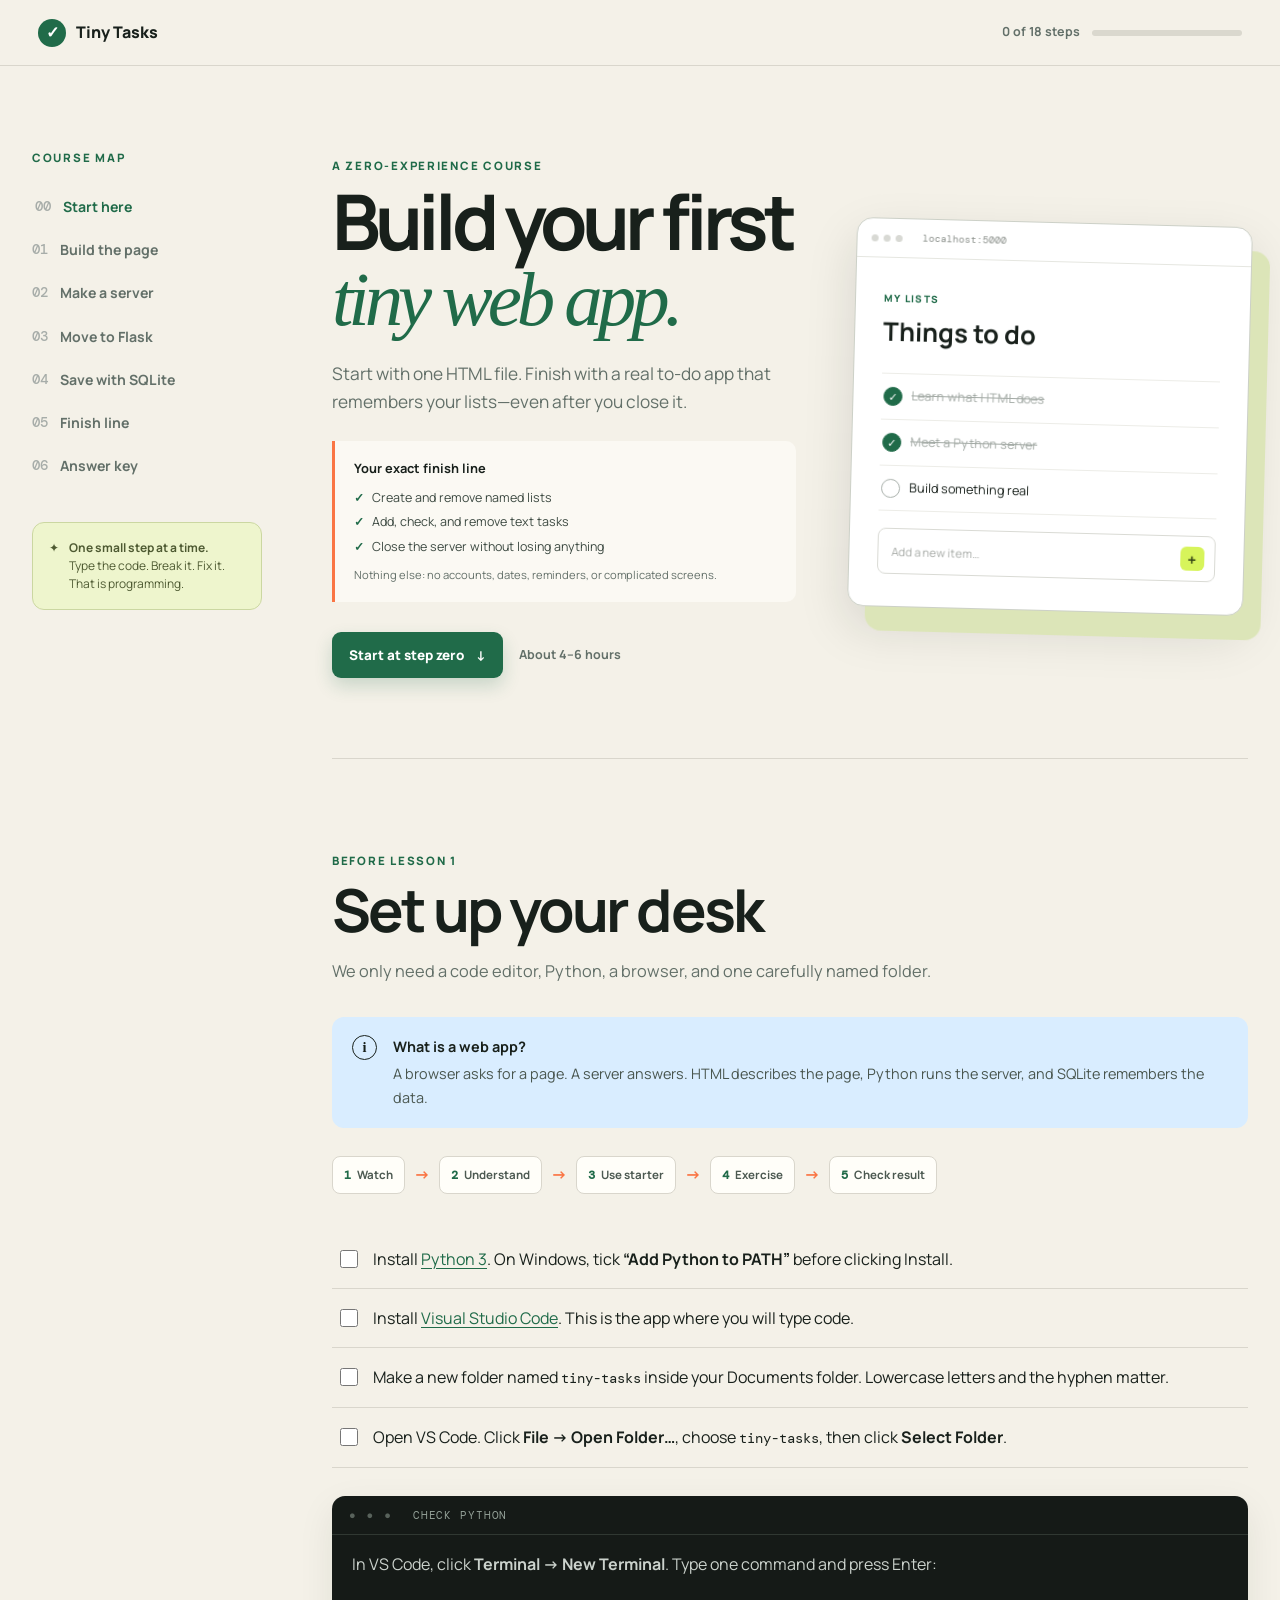
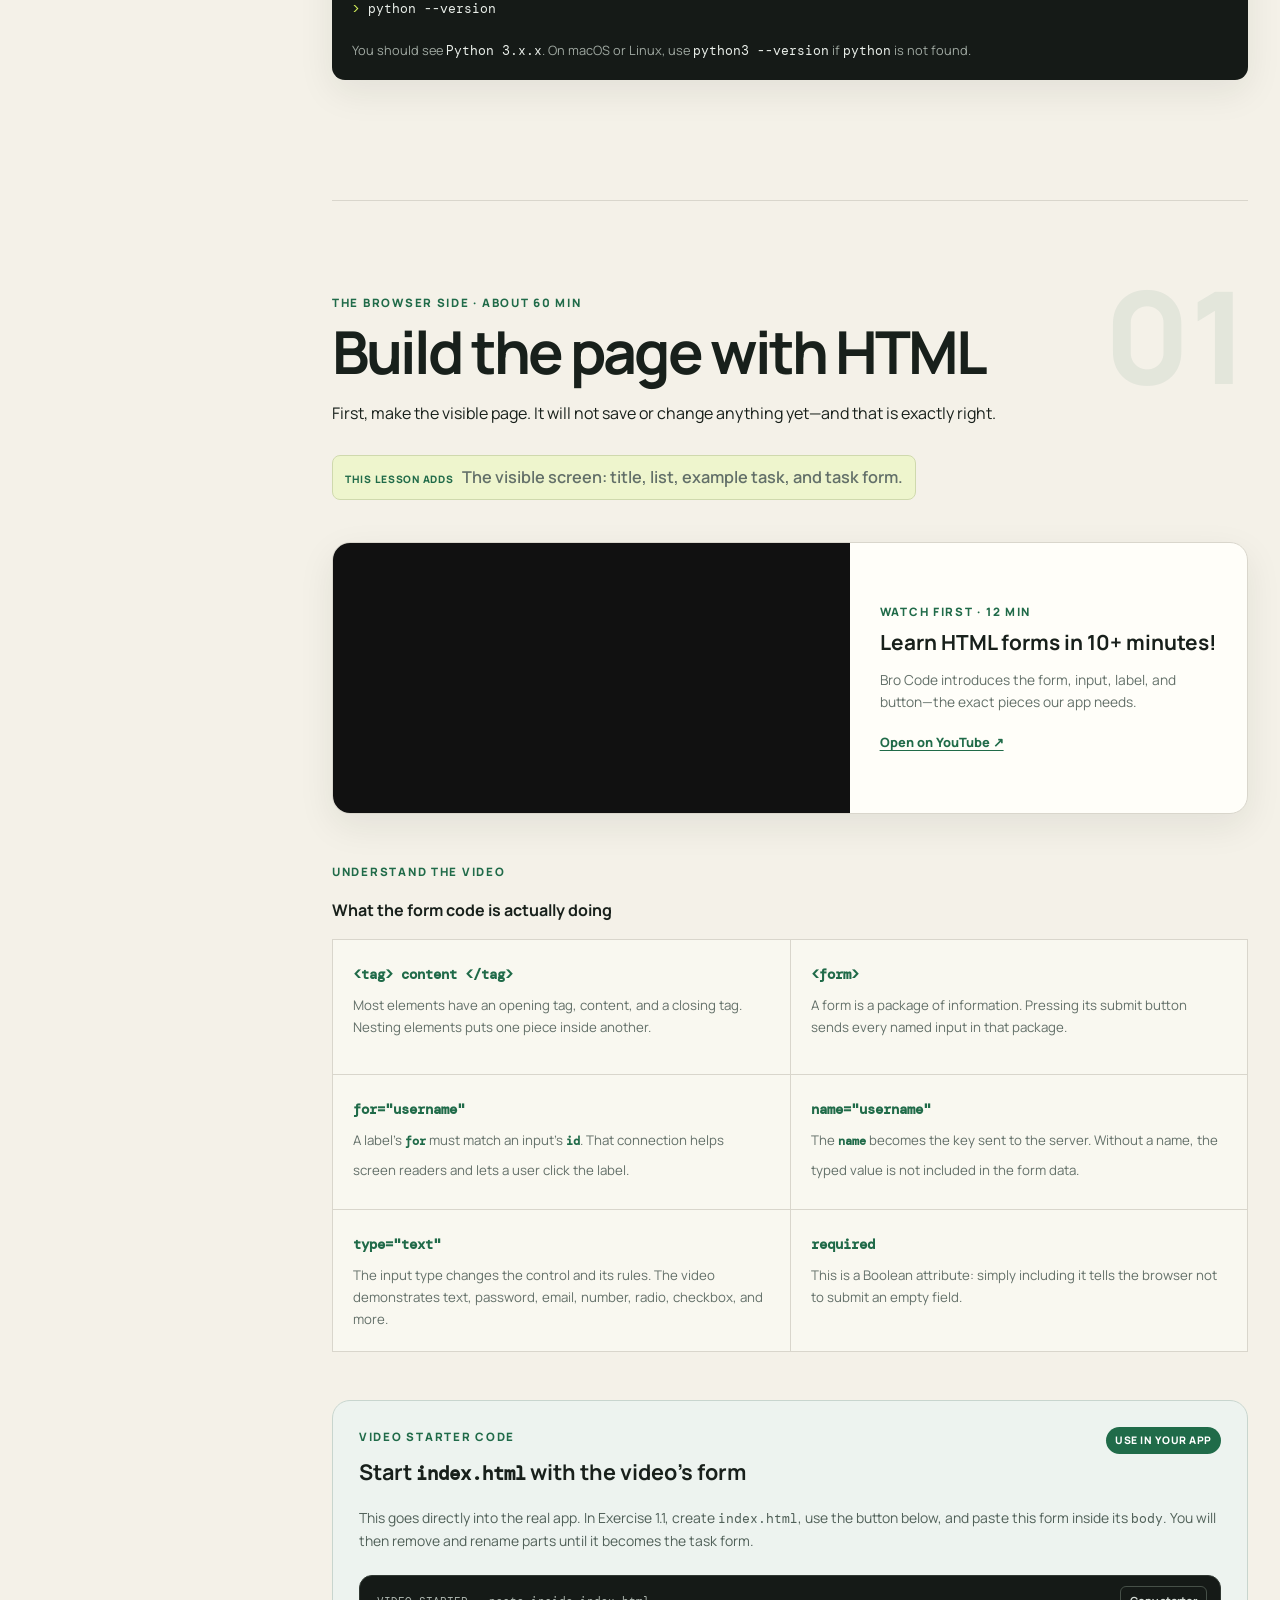
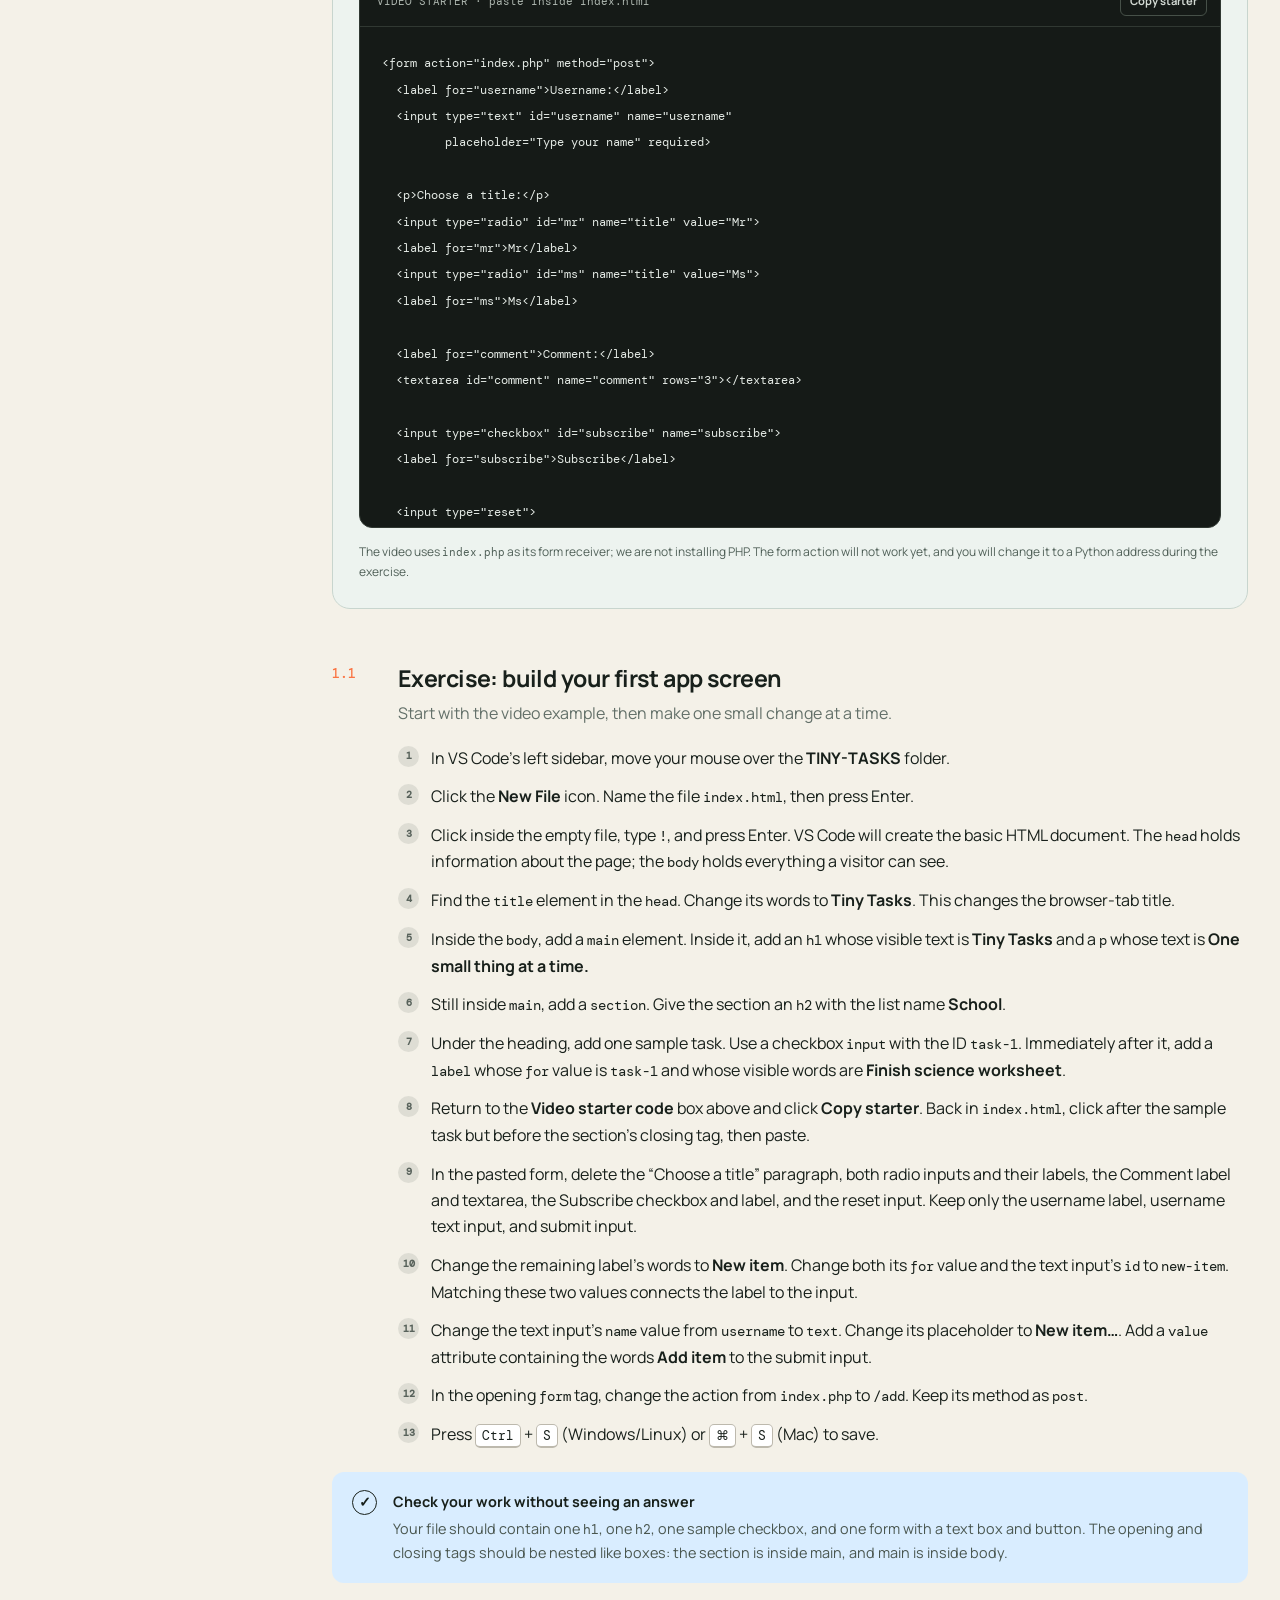
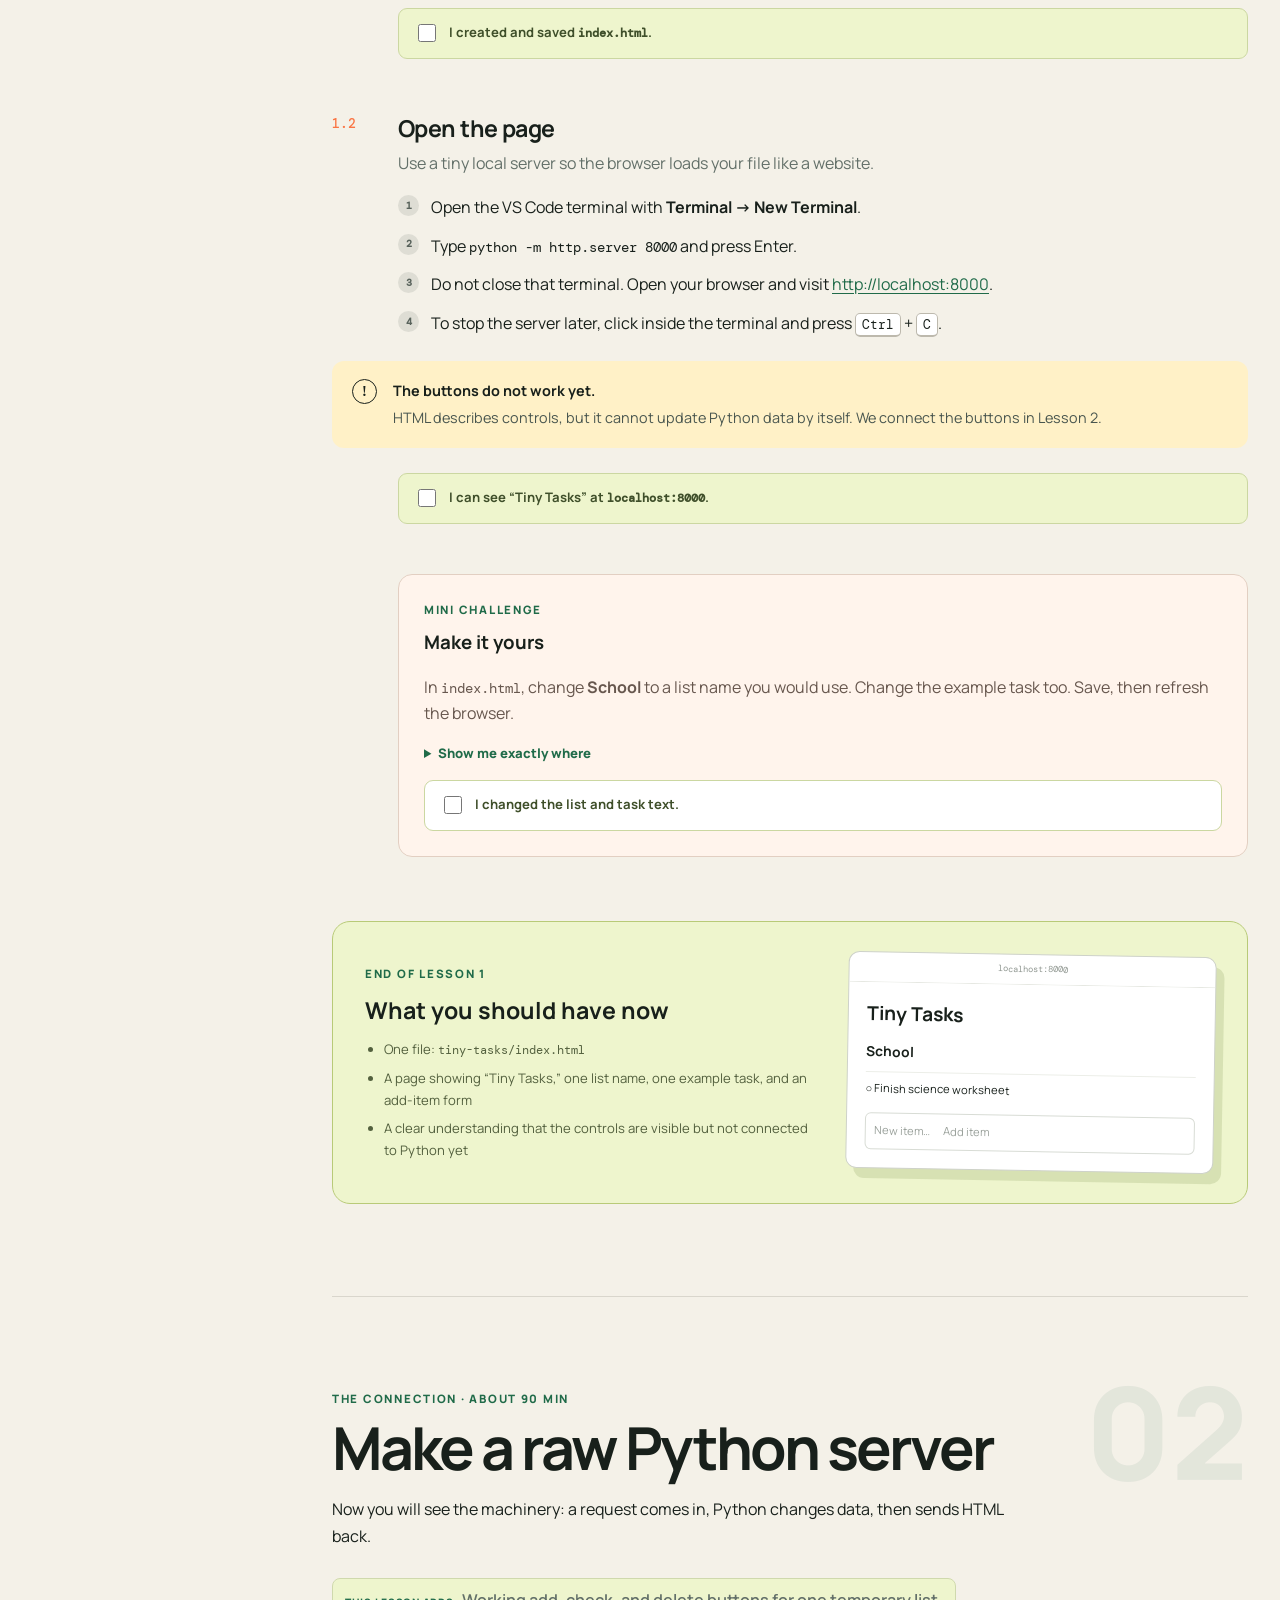
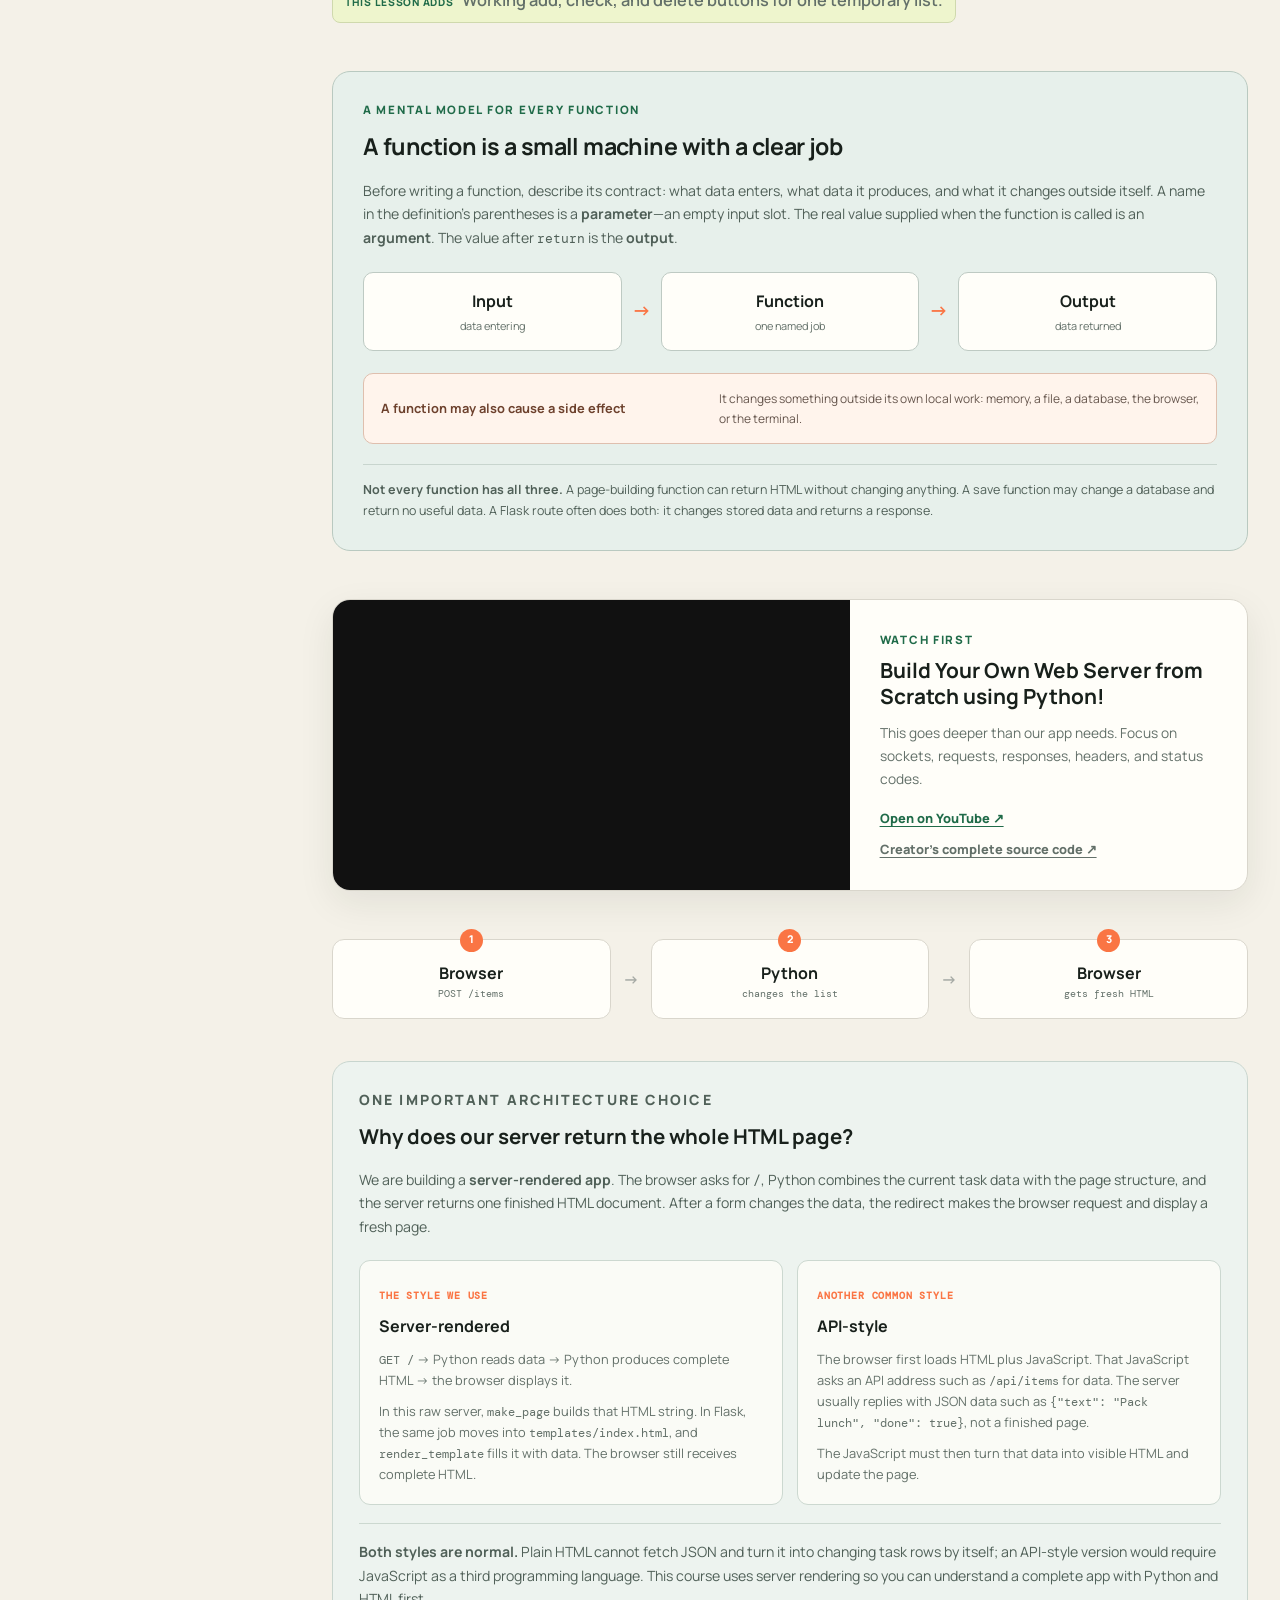
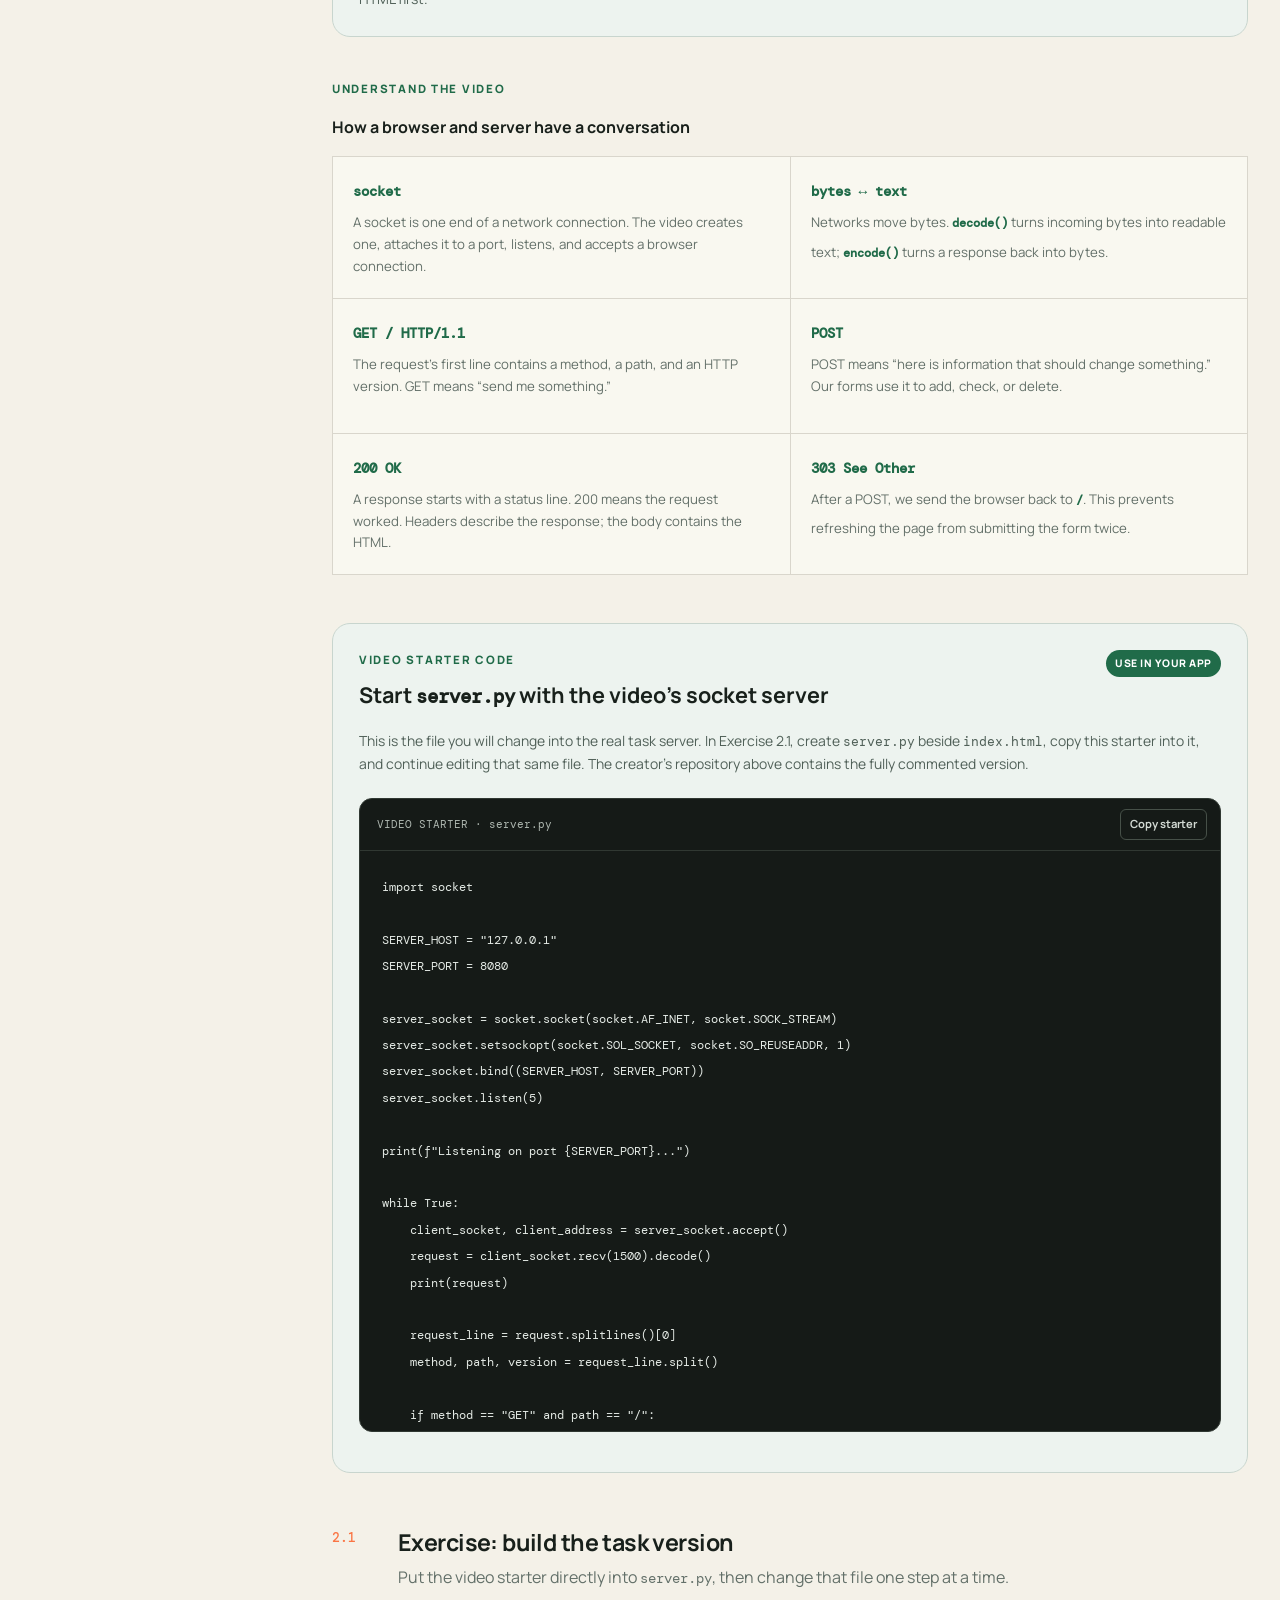
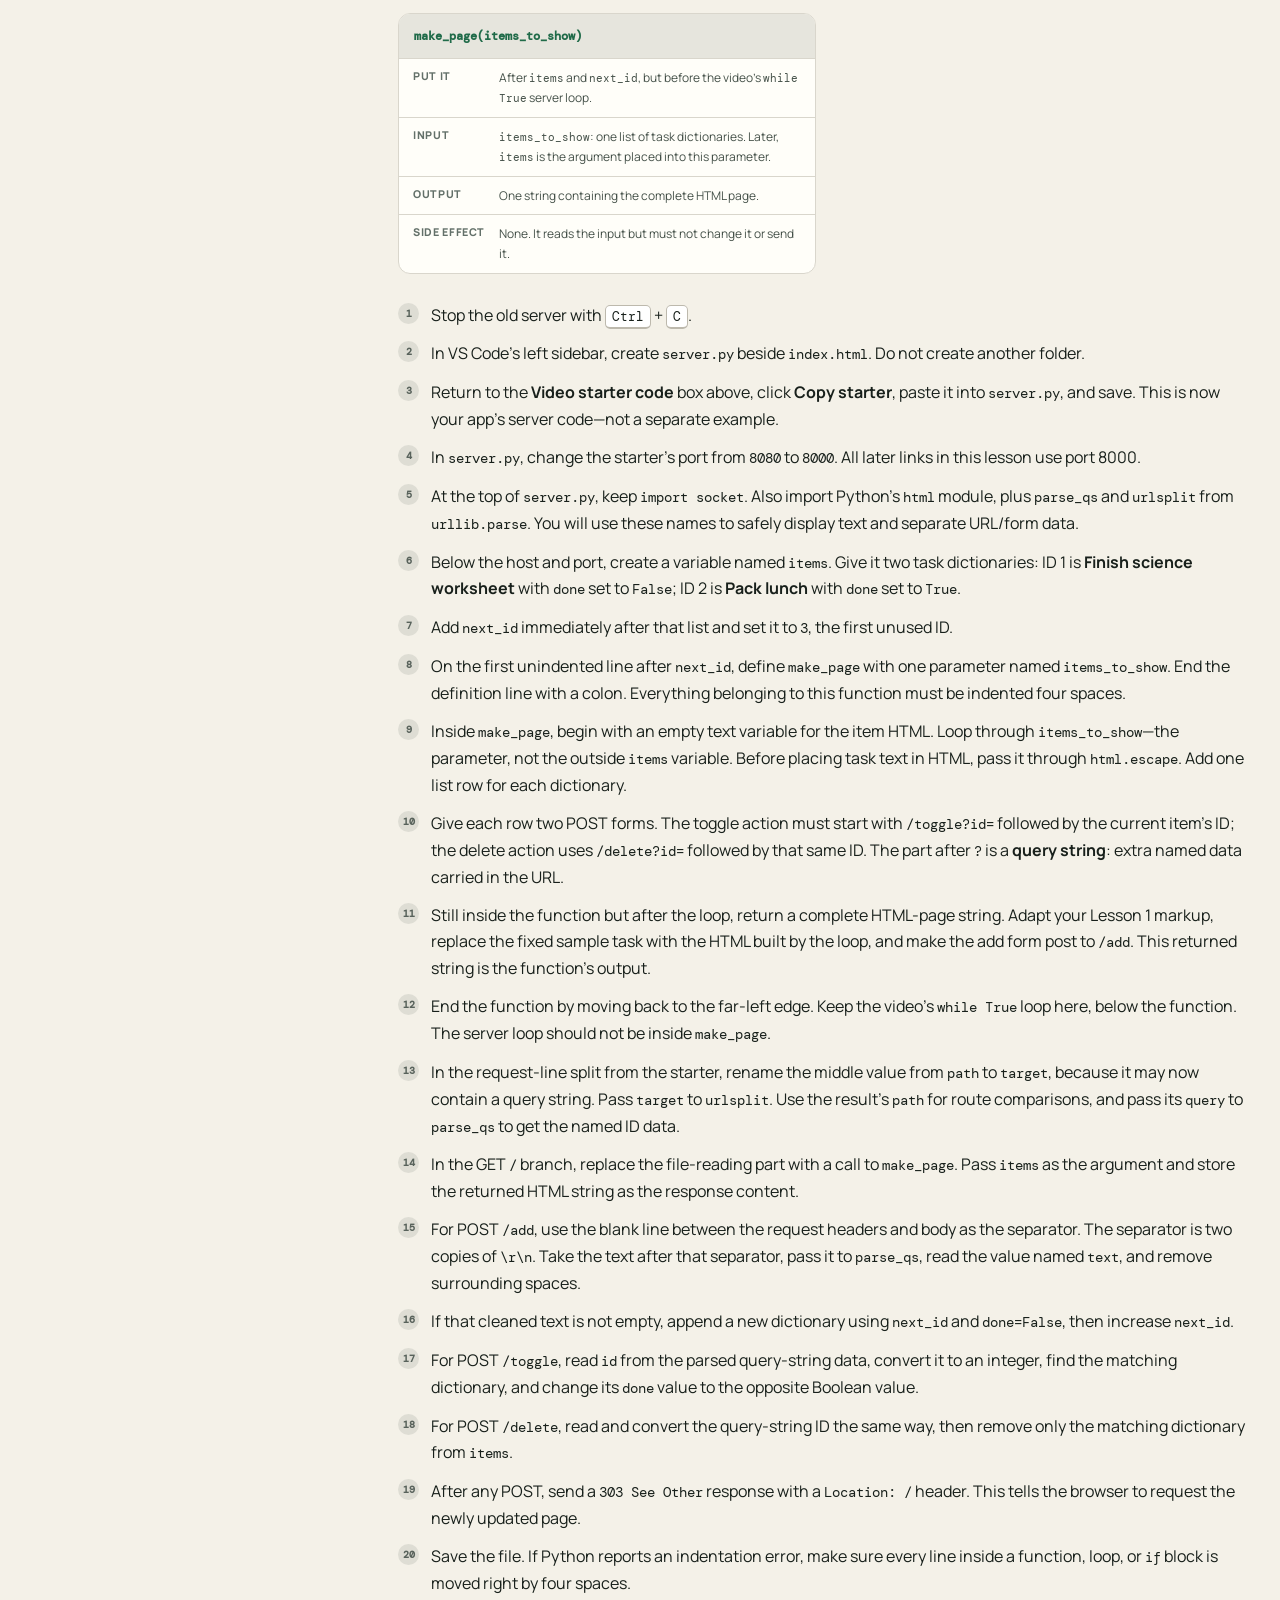
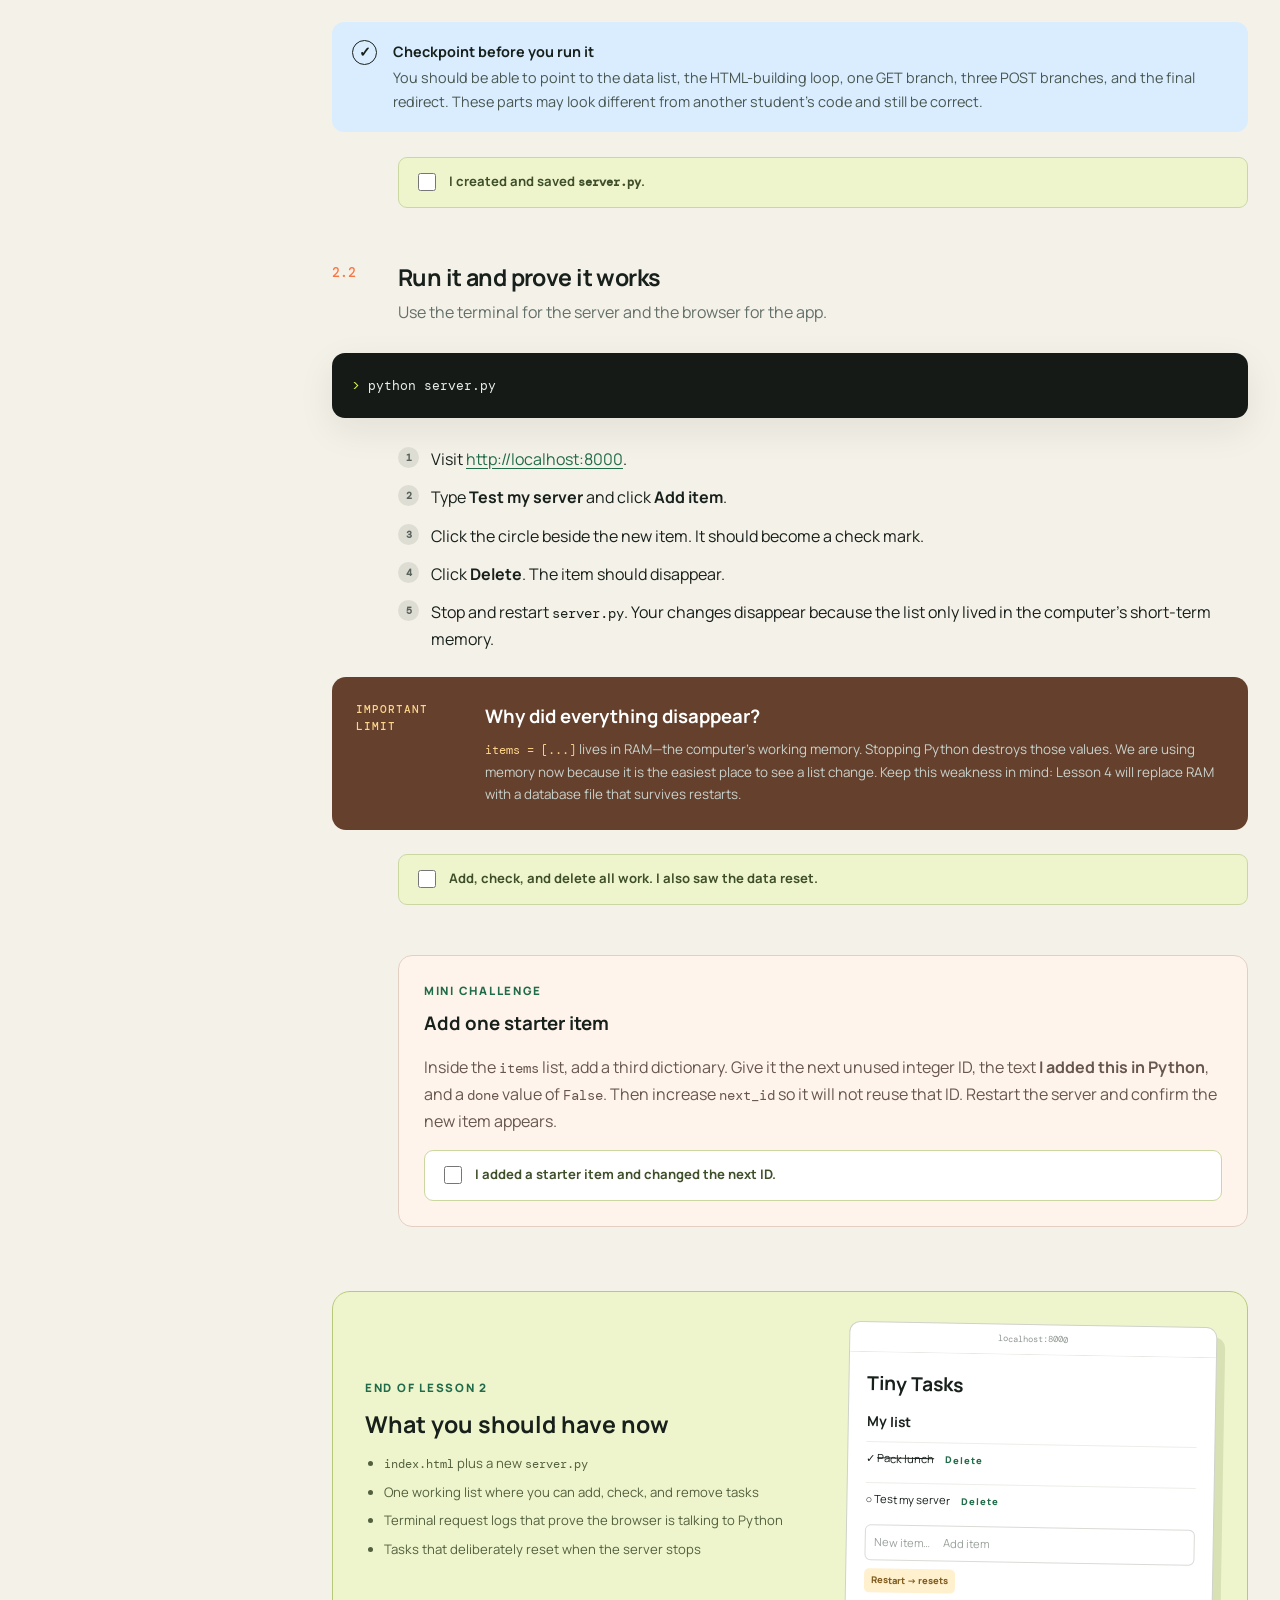
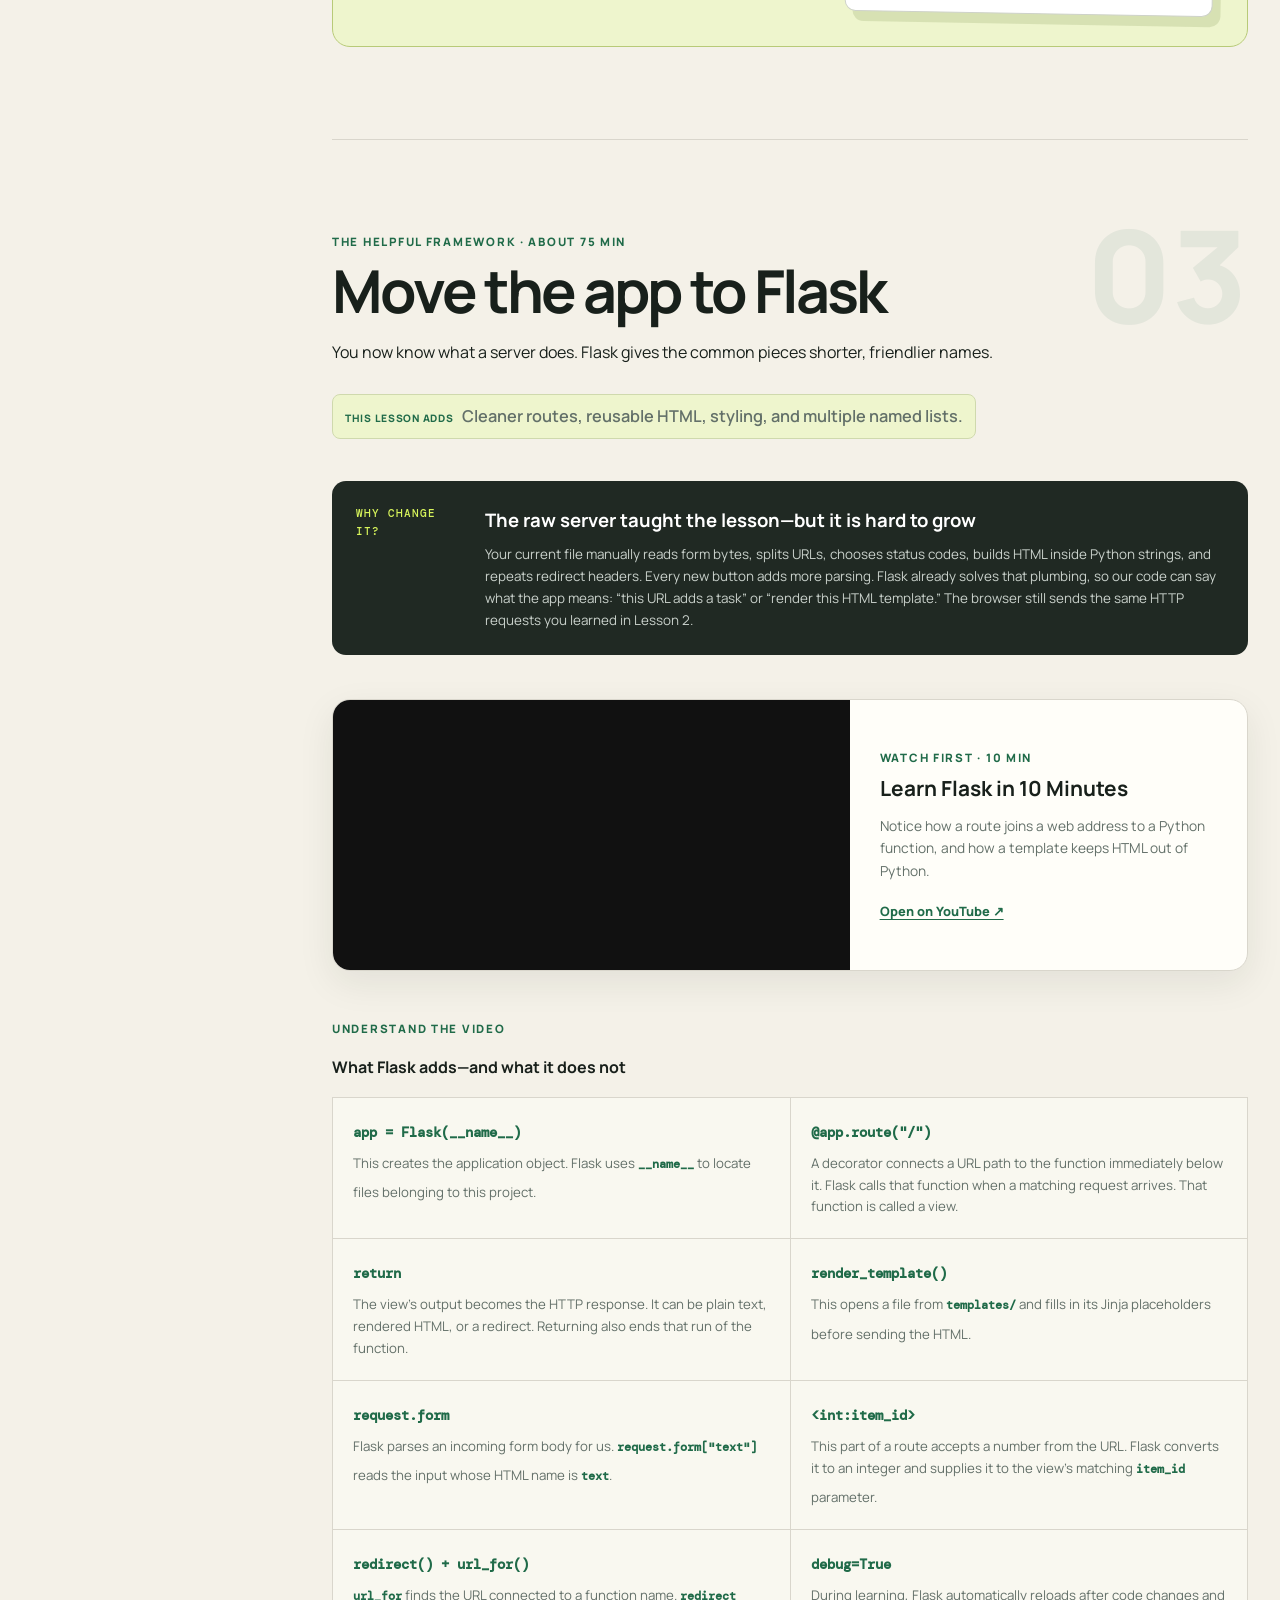
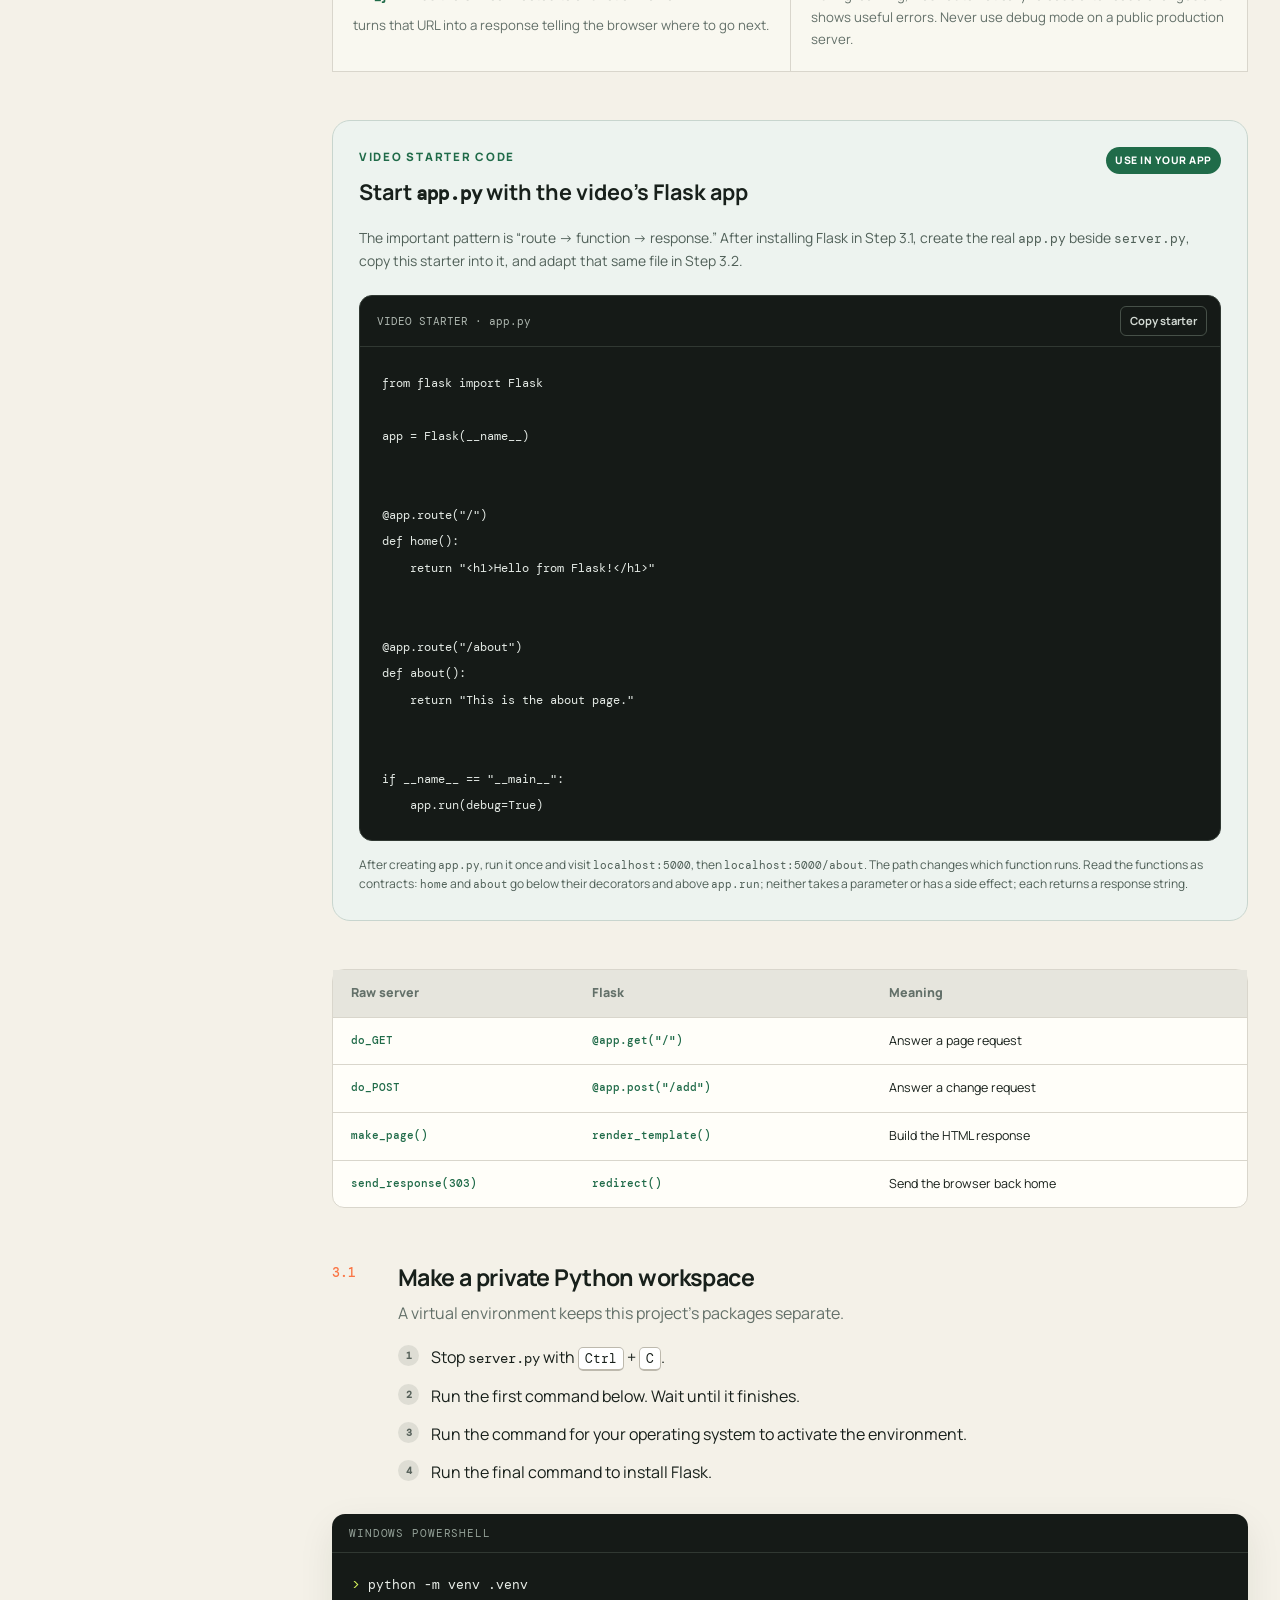
==== index.html @ f98948da "Publish Tiny Tasks course and answer key" ====
<!DOCTYPE html>
<html lang="en">
  <head>
    <meta charset="UTF-8" />
    <meta name="viewport" content="width=device-width, initial-scale=1.0" />
    <meta
      name="description"
      content="A beginner-friendly, step-by-step guide to building a tiny to-do app with HTML, Python, Flask, and SQLite."
    />
    <title>Tiny Tasks — Your first web app</title>
    <link rel="icon" href="favicon.svg" type="image/svg+xml" />
    <link rel="preconnect" href="https://fonts.googleapis.com" />
    <link rel="preconnect" href="https://fonts.gstatic.com" crossorigin />
    <link
      href="https://fonts.googleapis.com/css2?family=DM+Mono:wght@400;500&family=Manrope:wght@400;500;600;700;800&display=swap"
      rel="stylesheet"
    />
    <link rel="stylesheet" href="styles.css" />
    <script src="script.js" defer></script>
  </head>
  <body>
    <a class="skip-link" href="#main-content">Skip to the lessons</a>

    <header class="topbar">
      <a class="brand" href="#top" aria-label="Tiny Tasks home">
        <span class="brand-mark" aria-hidden="true">✓</span>
        <span>Tiny Tasks</span>
      </a>
      <div class="top-progress" role="progressbar" aria-label="Course progress" aria-valuemin="0" aria-valuemax="19" aria-valuenow="0">
        <span id="progress-label">0 of 19 steps</span>
        <div class="progress-track" aria-hidden="true">
          <span id="progress-bar"></span>
        </div>
      </div>
    </header>

    <div class="page-shell" id="top">
      <aside class="sidebar" aria-label="Course navigation">
        <p class="eyebrow">COURSE MAP</p>
        <nav>
          <a href="#welcome"><span>00</span> Start here</a>
          <a href="#lesson-1"><span>01</span> Build the page</a>
          <a href="#lesson-2"><span>02</span> Make a server</a>
          <a href="#lesson-3"><span>03</span> Move to Flask</a>
          <a href="#lesson-4"><span>04</span> Save with SQLite</a>
          <a href="#finish"><span>05</span> Finish line</a>
          <a href="answers/"><span>06</span> Answer key</a>
        </nav>
        <div class="sidebar-note">
          <span aria-hidden="true">✦</span>
          <p><strong>One small step at a time.</strong><br />Type the code. Break it. Fix it. That is programming.</p>
        </div>
      </aside>

      <main id="main-content">
        <section class="hero" id="welcome">
          <div class="hero-copy">
            <p class="eyebrow">A ZERO-EXPERIENCE COURSE</p>
            <h1>Build your first<br /><em>tiny web app.</em></h1>
            <p class="hero-lede">
              Start with one HTML file. Finish with a real to-do app that remembers your lists—even after you close it.
            </p>
            <div class="build-spec" aria-label="The app you are building">
              <p><strong>Your exact finish line</strong></p>
              <ul>
                <li>Create and remove named lists</li>
                <li>Add, check, and remove text tasks</li>
                <li>Close the server without losing anything</li>
              </ul>
              <p class="build-rule">Nothing else: no accounts, dates, reminders, or complicated screens.</p>
            </div>
            <div class="hero-actions">
              <a class="button button-primary" href="#setup">Start at step zero <span>↓</span></a>
              <span class="time-pill">About 4–6 hours</span>
            </div>
          </div>

          <div class="app-preview" role="img" aria-label="Preview of the finished to-do app">
            <div class="preview-bar">
              <span class="preview-dots" aria-hidden="true"><i></i><i></i><i></i></span>
              <span>localhost:5000</span>
            </div>
            <div class="preview-body">
              <p class="preview-kicker">MY LISTS</p>
              <h2>Things to do</h2>
              <div class="preview-list">
                <div><span class="fake-check checked">✓</span><s>Learn what HTML does</s></div>
                <div><span class="fake-check checked">✓</span><s>Meet a Python server</s></div>
                <div><span class="fake-check"></span><span>Build something real</span></div>
              </div>
              <div class="preview-input"><span>Add a new item…</span><b>+</b></div>
            </div>
          </div>
        </section>

        <section class="section setup" id="setup">
          <div class="section-heading">
            <p class="eyebrow">BEFORE LESSON 1</p>
            <h2>Set up your desk</h2>
            <p>We only need a code editor, Python, a browser, and one carefully named folder.</p>
          </div>

          <div class="callout callout-blue">
            <span class="callout-icon" aria-hidden="true">i</span>
            <div>
              <strong>What is a web app?</strong>
              <p>A browser asks for a page. A server answers. HTML describes the page, Python runs the server, and SQLite remembers the data.</p>
            </div>
          </div>

          <div class="lesson-flow" role="img" aria-label="Every lesson follows the same sequence: watch, understand, use starter, exercise, checkpoint">
            <span><b>1</b> Watch</span><i>→</i><span><b>2</b> Understand</span><i>→</i><span><b>3</b> Use starter</span><i>→</i><span><b>4</b> Exercise</span><i>→</i><span><b>5</b> Check result</span>
          </div>

          <ol class="task-list">
            <li>
              <label><input class="course-check" type="checkbox" data-step="install-python" /> <span>Install <a href="https://www.python.org/downloads/" target="_blank" rel="noreferrer">Python 3</a>. On Windows, tick <strong>“Add Python to PATH”</strong> before clicking Install.</span></label>
            </li>
            <li>
              <label><input class="course-check" type="checkbox" data-step="install-vscode" /> <span>Install <a href="https://code.visualstudio.com/" target="_blank" rel="noreferrer">Visual Studio Code</a>. This is the app where you will type code.</span></label>
            </li>
            <li>
              <label><input class="course-check" type="checkbox" data-step="make-folder" /> <span>Make a new folder named <code>tiny-tasks</code> inside your Documents folder. Lowercase letters and the hyphen matter.</span></label>
            </li>
            <li>
              <label><input class="course-check" type="checkbox" data-step="open-folder" /> <span>Open VS Code. Click <strong>File → Open Folder…</strong>, choose <code>tiny-tasks</code>, then click <strong>Select Folder</strong>.</span></label>
            </li>
          </ol>

          <div class="terminal-card">
            <div class="terminal-title"><span aria-hidden="true">● ● ●</span> CHECK PYTHON</div>
            <p>In VS Code, click <strong>Terminal → New Terminal</strong>. Type one command and press Enter:</p>
            <pre><code><span class="prompt">&gt;</span> python --version</code></pre>
            <p class="small">You should see <code>Python 3.x.x</code>. On macOS or Linux, use <code>python3 --version</code> if <code>python</code> is not found.</p>
          </div>
        </section>

        <section class="lesson" id="lesson-1">
          <div class="lesson-number" aria-hidden="true">01</div>
          <div class="lesson-title">
            <p class="eyebrow">THE BROWSER SIDE · ABOUT 60 MIN</p>
            <h2>Build the page with HTML</h2>
            <p>First, make the visible page. It will not save or change anything yet—and that is exactly right.</p>
            <p class="stage-output"><span>This lesson adds</span> The visible screen: title, list, example task, and task form.</p>
          </div>

          <article class="video-card">
            <div class="video-wrap">
              <iframe
                src="https://www.youtube-nocookie.com/embed/zIN54lhJtQU"
                title="Learn HTML forms in 10+ minutes by Bro Code"
                loading="lazy"
                allow="accelerometer; autoplay; clipboard-write; encrypted-media; gyroscope; picture-in-picture; web-share"
                allowfullscreen
              ></iframe>
            </div>
            <div class="video-copy">
              <p class="eyebrow">WATCH FIRST · 12 MIN</p>
              <h3>Learn HTML forms in 10+ minutes!</h3>
              <p>Bro Code introduces the form, input, label, and button—the exact pieces our app needs.</p>
              <a href="https://www.youtube.com/watch?v=zIN54lhJtQU" target="_blank" rel="noreferrer">Open on YouTube ↗</a>
            </div>
          </article>

          <div class="key-ideas">
            <p class="eyebrow">UNDERSTAND THE VIDEO</p>
            <h3>What the form code is actually doing</h3>
            <div class="idea-grid">
              <div><code>&lt;tag&gt; content &lt;/tag&gt;</code><p>Most elements have an opening tag, content, and a closing tag. Nesting elements puts one piece inside another.</p></div>
              <div><code>&lt;form&gt;</code><p>A form is a package of information. Pressing its submit button sends every named input in that package.</p></div>
              <div><code>for="username"</code><p>A label’s <code>for</code> must match an input’s <code>id</code>. That connection helps screen readers and lets a user click the label.</p></div>
              <div><code>name="username"</code><p>The <code>name</code> becomes the key sent to the server. Without a name, the typed value is not included in the form data.</p></div>
              <div><code>type="text"</code><p>The input type changes the control and its rules. The video demonstrates text, password, email, number, radio, checkbox, and more.</p></div>
              <div><code>required</code><p>This is a Boolean attribute: simply including it tells the browser not to submit an empty field.</p></div>
            </div>
          </div>

          <article class="video-notebook">
            <div class="notebook-head">
              <div><p class="eyebrow">VIDEO STARTER CODE</p><h3>Start <code>index.html</code> with the video’s form</h3></div>
              <span>Use in your app</span>
            </div>
            <p>This goes directly into the real app. In Exercise 1.1, create <code>index.html</code>, use the button below, and paste this form inside its <code>body</code>. You will then remove and rename parts until it becomes the task form.</p>
            <div class="code-card">
              <div class="code-top"><span>VIDEO STARTER · paste inside index.html</span><button class="copy-button" type="button">Copy starter</button></div>
              <pre><code>&lt;form action="index.php" method="post"&gt;
  &lt;label for="username"&gt;Username:&lt;/label&gt;
  &lt;input type="text" id="username" name="username"
         placeholder="Type your name" required&gt;

  &lt;p&gt;Choose a title:&lt;/p&gt;
  &lt;input type="radio" id="mr" name="title" value="Mr"&gt;
  &lt;label for="mr"&gt;Mr&lt;/label&gt;
  &lt;input type="radio" id="ms" name="title" value="Ms"&gt;
  &lt;label for="ms"&gt;Ms&lt;/label&gt;

  &lt;label for="comment"&gt;Comment:&lt;/label&gt;
  &lt;textarea id="comment" name="comment" rows="3"&gt;&lt;/textarea&gt;

  &lt;input type="checkbox" id="subscribe" name="subscribe"&gt;
  &lt;label for="subscribe"&gt;Subscribe&lt;/label&gt;

  &lt;input type="reset"&gt;
  &lt;input type="submit"&gt;
&lt;/form&gt;</code></pre>
            </div>
            <p class="source-note">The video uses <code>index.php</code> as its form receiver; we are not installing PHP. The form action will not work yet, and you will change it to a Python address during the exercise.</p>
          </article>

          <article class="build-step">
            <div class="step-head"><span>1.1</span><div><h3>Exercise: build your first app screen</h3><p>Start with the video example, then make one small change at a time.</p></div></div>
            <ol class="micro-steps">
              <li>In VS Code’s left sidebar, move your mouse over the <strong>TINY-TASKS</strong> folder.</li>
              <li>Click the <strong>New File</strong> icon. Name the file <code>index.html</code>, then press Enter.</li>
              <li>Click inside the empty file, type <code>!</code>, and press Enter. VS Code will create the basic HTML document. The <code>head</code> holds information about the page; the <code>body</code> holds everything a visitor can see.</li>
              <li>Find the <code>title</code> element in the <code>head</code>. Change its words to <strong>Tiny Tasks</strong>. This changes the browser-tab title.</li>
              <li>Inside the <code>body</code>, add a <code>main</code> element. Inside it, add an <code>h1</code> whose visible text is <strong>Tiny Tasks</strong> and a <code>p</code> whose text is <strong>One small thing at a time.</strong></li>
              <li>Still inside <code>main</code>, add a <code>section</code>. Give the section an <code>h2</code> with the list name <strong>School</strong>.</li>
              <li>Under the heading, add one sample task. Use a checkbox <code>input</code> with the ID <code>task-1</code>. Immediately after it, add a <code>label</code> whose <code>for</code> value is <code>task-1</code> and whose visible words are <strong>Finish science worksheet</strong>.</li>
              <li>Return to the <strong>Video starter code</strong> box above and click <strong>Copy starter</strong>. Back in <code>index.html</code>, click after the sample task but before the section’s closing tag, then paste.</li>
              <li>In the pasted form, delete the “Choose a title” paragraph, both radio inputs and their labels, the Comment label and textarea, the Subscribe checkbox and label, and the reset input. Keep only the username label, username text input, and submit input.</li>
              <li>Change the remaining label’s words to <strong>New item</strong>. Change both its <code>for</code> value and the text input’s <code>id</code> to <code>new-item</code>. Matching these two values connects the label to the input.</li>
              <li>Change the text input’s <code>name</code> value from <code>username</code> to <code>text</code>. Change its placeholder to <strong>New item…</strong>. Add a <code>value</code> attribute containing the words <strong>Add item</strong> to the submit input.</li>
              <li>In the opening <code>form</code> tag, change the action from <code>index.php</code> to <code>/add</code>. Keep its method as <code>post</code>.</li>
              <li>Press <kbd>Ctrl</kbd> + <kbd>S</kbd> (Windows/Linux) or <kbd>⌘</kbd> + <kbd>S</kbd> (Mac) to save.</li>
            </ol>
            <div class="callout callout-blue">
              <span class="callout-icon" aria-hidden="true">✓</span>
              <div><strong>Check your work without seeing an answer</strong><p>Your file should contain one <code>h1</code>, one <code>h2</code>, one sample checkbox, and one form with a text box and button. The opening and closing tags should be nested like boxes: the section is inside main, and main is inside body.</p></div>
            </div>
            <label class="done-row"><input class="course-check" type="checkbox" data-step="html-file" /> <span>I created and saved <code>index.html</code>.</span></label>
          </article>

          <article class="build-step">
            <div class="step-head"><span>1.2</span><div><h3>Open the page</h3><p>Use a tiny local server so the browser loads your file like a website.</p></div></div>
            <ol class="micro-steps">
              <li>Open the VS Code terminal with <strong>Terminal → New Terminal</strong>.</li>
              <li>Type <code>python -m http.server 8000</code> and press Enter.</li>
              <li>Do not close that terminal. Open your browser and visit <a href="http://localhost:8000" target="_blank">http://localhost:8000</a>.</li>
              <li>To stop the server later, click inside the terminal and press <kbd>Ctrl</kbd> + <kbd>C</kbd>.</li>
            </ol>
            <div class="callout callout-amber">
              <span class="callout-icon" aria-hidden="true">!</span>
              <div><strong>The buttons do not work yet.</strong><p>HTML describes controls, but it cannot update Python data by itself. We connect the buttons in Lesson 2.</p></div>
            </div>
            <label class="done-row"><input class="course-check" type="checkbox" data-step="open-page" /> <span>I can see “Tiny Tasks” at <code>localhost:8000</code>.</span></label>
          </article>

          <article class="exercise-card">
            <p class="eyebrow">MINI CHALLENGE</p>
            <h3>Make it yours</h3>
            <p>In <code>index.html</code>, change <strong>School</strong> to a list name you would use. Change the example task too. Save, then refresh the browser.</p>
            <details><summary>Show me exactly where</summary><p>Change the words between <code>&lt;h2&gt;</code> and <code>&lt;/h2&gt;</code>. Then change the visible words between the sample task’s opening and closing <code>label</code> tags. Any list name and task text you choose are correct; the picture below keeps the original examples.</p></details>
            <label class="done-row"><input class="course-check" type="checkbox" data-step="html-exercise" /> <span>I changed the list and task text.</span></label>
          </article>

          <article class="stage-checkpoint">
            <div class="checkpoint-copy">
              <p class="eyebrow">END OF LESSON 1</p>
              <h3>What you should have now</h3>
              <ul>
                <li>One file: <code>tiny-tasks/index.html</code></li>
                <li>A page showing “Tiny Tasks,” one list name, one example task, and an add-item form</li>
                <li>A clear understanding that the controls are visible but not connected to Python yet</li>
              </ul>
            </div>
            <div class="checkpoint-screen" role="img" aria-label="Expected Lesson 1 browser result">
              <div class="mini-address">localhost:8000</div>
              <strong>Tiny Tasks</strong><b>School</b>
              <span>○ Finish science worksheet</span>
              <i>New item…　 Add item</i>
            </div>
          </article>

        </section>

        <section class="lesson" id="lesson-2">
          <div class="lesson-number" aria-hidden="true">02</div>
          <div class="lesson-title">
            <p class="eyebrow">THE CONNECTION · ABOUT 90 MIN</p>
            <h2>Make a raw Python server</h2>
            <p>Now you will see the machinery: a request comes in, Python changes data, then sends HTML back.</p>
            <p class="stage-output"><span>This lesson adds</span> Working add, check, and delete buttons for one temporary list.</p>
          </div>

          <article class="function-model">
            <p class="eyebrow">A MENTAL MODEL FOR EVERY FUNCTION</p>
            <h3>A function is a small machine with a clear job</h3>
            <p>Before writing a function, describe its contract: what data enters, what data it produces, and what it changes outside itself. A name in the definition’s parentheses is a <strong>parameter</strong>—an empty input slot. The real value supplied when the function is called is an <strong>argument</strong>. The value after <code>return</code> is the <strong>output</strong>.</p>
            <div class="function-flow" role="img" aria-label="Input data enters a function, which produces output data and may also cause a side effect">
              <span><strong>Input</strong><small>data entering</small></span>
              <b>→</b>
              <span><strong>Function</strong><small>one named job</small></span>
              <b>→</b>
              <span><strong>Output</strong><small>data returned</small></span>
            </div>
            <div class="function-side-effect">
              <strong>A function may also cause a side effect</strong>
              <span>It changes something outside its own local work: memory, a file, a database, the browser, or the terminal.</span>
            </div>
            <p class="function-note"><strong>Not every function has all three.</strong> A page-building function can return HTML without changing anything. A save function may change a database and return no useful data. A Flask route often does both: it changes stored data and returns a response.</p>
          </article>

          <article class="video-card">
            <div class="video-wrap"><iframe src="https://www.youtube-nocookie.com/embed/Hncp0mPfUvk" title="Build Your Own Web Server from Scratch using Python by Rivaan Ranawat" loading="lazy" allow="accelerometer; autoplay; clipboard-write; encrypted-media; gyroscope; picture-in-picture; web-share" allowfullscreen></iframe></div>
            <div class="video-copy"><p class="eyebrow">WATCH FIRST</p><h3>Build Your Own Web Server from Scratch using Python!</h3><p>This goes deeper than our app needs. Focus on sockets, requests, responses, headers, and status codes.</p><a href="https://www.youtube.com/watch?v=Hncp0mPfUvk" target="_blank" rel="noreferrer">Open on YouTube ↗</a><a class="source-link" href="https://github.com/RivaanRanawat/web-server-python" target="_blank" rel="noreferrer">Creator’s complete source code ↗</a></div>
          </article>

          <div class="request-diagram" role="img" aria-label="Request and response flow">
            <div><span>1</span><strong>Browser</strong><small>POST /items</small></div><b>→</b><div><span>2</span><strong>Python</strong><small>changes the list</small></div><b>→</b><div><span>3</span><strong>Browser</strong><small>gets fresh HTML</small></div>
          </div>

          <article class="rendering-model">
            <p class="eyebrow">ONE IMPORTANT ARCHITECTURE CHOICE</p>
            <h3>Why does our server return the whole HTML page?</h3>
            <p>We are building a <strong>server-rendered app</strong>. The browser asks for <code>/</code>, Python combines the current task data with the page structure, and the server returns one finished HTML document. After a form changes the data, the redirect makes the browser request and display a fresh page.</p>
            <div class="architecture-grid">
              <div>
                <span class="architecture-label">THE STYLE WE USE</span>
                <h4>Server-rendered</h4>
                <p><code>GET /</code> → Python reads data → Python produces complete HTML → the browser displays it.</p>
                <p>In this raw server, <code>make_page</code> builds that HTML string. In Flask, the same job moves into <code>templates/index.html</code>, and <code>render_template</code> fills it with data. The browser still receives complete HTML.</p>
              </div>
              <div>
                <span class="architecture-label">ANOTHER COMMON STYLE</span>
                <h4>API-style</h4>
                <p>The browser first loads HTML plus JavaScript. That JavaScript asks an API address such as <code>/api/items</code> for data. The server usually replies with JSON data such as <code>{"text": "Pack lunch", "done": true}</code>, not a finished page.</p>
                <p>The JavaScript must then turn that data into visible HTML and update the page.</p>
              </div>
            </div>
            <p class="architecture-note"><strong>Both styles are normal.</strong> Plain HTML cannot fetch JSON and turn it into changing task rows by itself; an API-style version would require JavaScript as a third programming language. This course uses server rendering so you can understand a complete app with Python and HTML first.</p>
          </article>

          <div class="key-ideas">
            <p class="eyebrow">UNDERSTAND THE VIDEO</p>
            <h3>How a browser and server have a conversation</h3>
            <div class="idea-grid">
              <div><code>socket</code><p>A socket is one end of a network connection. The video creates one, attaches it to a port, listens, and accepts a browser connection.</p></div>
              <div><code>bytes ↔ text</code><p>Networks move bytes. <code>decode()</code> turns incoming bytes into readable text; <code>encode()</code> turns a response back into bytes.</p></div>
              <div><code>GET / HTTP/1.1</code><p>The request’s first line contains a method, a path, and an HTTP version. GET means “send me something.”</p></div>
              <div><code>POST</code><p>POST means “here is information that should change something.” Our forms use it to add, check, or delete.</p></div>
              <div><code>200 OK</code><p>A response starts with a status line. 200 means the request worked. Headers describe the response; the body contains the HTML.</p></div>
              <div><code>303 See Other</code><p>After a POST, we send the browser back to <code>/</code>. This prevents refreshing the page from submitting the form twice.</p></div>
            </div>
          </div>

          <article class="video-notebook">
            <div class="notebook-head"><div><p class="eyebrow">VIDEO STARTER CODE</p><h3>Start <code>server.py</code> with the video’s socket server</h3></div><span>Use in your app</span></div>
            <p>This is the file you will change into the real task server. In Exercise 2.1, create <code>server.py</code> beside <code>index.html</code>, copy this starter into it, and continue editing that same file. The creator’s repository above contains the fully commented version.</p>
            <div class="code-card tall-code">
              <div class="code-top"><span>VIDEO STARTER · server.py</span><button class="copy-button" type="button">Copy starter</button></div>
              <pre><code>import socket

SERVER_HOST = "127.0.0.1"
SERVER_PORT = 8080

server_socket = socket.socket(socket.AF_INET, socket.SOCK_STREAM)
server_socket.setsockopt(socket.SOL_SOCKET, socket.SO_REUSEADDR, 1)
server_socket.bind((SERVER_HOST, SERVER_PORT))
server_socket.listen(5)

print(f"Listening on port {SERVER_PORT}...")

while True:
    client_socket, client_address = server_socket.accept()
    request = client_socket.recv(1500).decode()
    print(request)

    request_line = request.splitlines()[0]
    method, path, version = request_line.split()

    if method == "GET" and path == "/":
        with open("index.html", encoding="utf-8") as file:
            content = file.read()
        response = "HTTP/1.1 200 OK\r\nContent-Type: text/html\r\n\r\n" + content
    else:
        response = "HTTP/1.1 404 Not Found\r\n\r\nPage not found"

    client_socket.sendall(response.encode())
    client_socket.close()</code></pre>
            </div>
          </article>

          <article class="build-step">
            <div class="step-head"><span>2.1</span><div><h3>Exercise: build the task version</h3><p>Put the video starter directly into <code>server.py</code>, then change that file one step at a time.</p></div></div>
            <div class="function-contracts" aria-label="Contract for the make_page function">
              <article class="function-contract">
                <h4>make_page(items_to_show)</h4>
                <dl>
                  <div><dt>Put it</dt><dd>After <code>items</code> and <code>next_id</code>, but before the video’s <code>while True</code> server loop.</dd></div>
                  <div><dt>Input</dt><dd><code>items_to_show</code>: one list of task dictionaries. Later, <code>items</code> is the argument placed into this parameter.</dd></div>
                  <div><dt>Output</dt><dd>One string containing the complete HTML page.</dd></div>
                  <div><dt>Side effect</dt><dd>None. It reads the input but must not change it or send it.</dd></div>
                </dl>
              </article>
            </div>
            <ol class="micro-steps">
              <li>Stop the old server with <kbd>Ctrl</kbd> + <kbd>C</kbd>.</li>
              <li>In VS Code’s left sidebar, create <code>server.py</code> beside <code>index.html</code>. Do not create another folder.</li>
              <li>Return to the <strong>Video starter code</strong> box above, click <strong>Copy starter</strong>, paste it into <code>server.py</code>, and save. This is now your app’s server code—not a separate example.</li>
              <li>In <code>server.py</code>, change the starter’s port from <code>8080</code> to <code>8000</code>. All later links in this lesson use port 8000.</li>
              <li>At the top of <code>server.py</code>, keep <code>import socket</code>. Also import Python’s <code>html</code> module, plus <code>parse_qs</code> and <code>urlsplit</code> from <code>urllib.parse</code>. You will use these names to safely display text and separate URL/form data.</li>
              <li>Below the host and port, create a variable named <code>items</code>. Give it two task dictionaries: ID 1 is <strong>Finish science worksheet</strong> with <code>done</code> set to <code>False</code>; ID 2 is <strong>Pack lunch</strong> with <code>done</code> set to <code>True</code>.</li>
              <li>Add <code>next_id</code> immediately after that list and set it to <code>3</code>, the first unused ID.</li>
              <li>On the first unindented line after <code>next_id</code>, define <code>make_page</code> with one parameter named <code>items_to_show</code>. End the definition line with a colon. Everything belonging to this function must be indented four spaces.</li>
              <li>Inside <code>make_page</code>, begin with an empty text variable for the item HTML. Loop through <code>items_to_show</code>—the parameter, not the outside <code>items</code> variable. Before placing task text in HTML, pass it through <code>html.escape</code>. Add one list row for each dictionary.</li>
              <li>Give each row two POST forms. The toggle action must start with <code>/toggle?id=</code> followed by the current item’s ID; the delete action uses <code>/delete?id=</code> followed by that same ID. The part after <code>?</code> is a <strong>query string</strong>: extra named data carried in the URL.</li>
              <li>Still inside the function but after the loop, return a complete HTML-page string. Adapt your Lesson 1 markup, replace the fixed sample task with the HTML built by the loop, and make the add form post to <code>/add</code>. This returned string is the function’s output.</li>
              <li>End the function by moving back to the far-left edge. Keep the video’s <code>while True</code> loop here, below the function. The server loop should not be inside <code>make_page</code>.</li>
              <li>In the request-line split from the starter, rename the middle value from <code>path</code> to <code>target</code>, because it may now contain a query string. Pass <code>target</code> to <code>urlsplit</code>. Use the result’s <code>path</code> for route comparisons, and pass its <code>query</code> to <code>parse_qs</code> to get the named ID data.</li>
              <li>In the GET <code>/</code> branch, replace the file-reading part with a call to <code>make_page</code>. Pass <code>items</code> as the argument and store the returned HTML string as the response content.</li>
              <li>For POST <code>/add</code>, use the blank line between the request headers and body as the separator. The separator is two copies of <code>\r\n</code>. Take the text after that separator, pass it to <code>parse_qs</code>, read the value named <code>text</code>, and remove surrounding spaces.</li>
              <li>If that cleaned text is not empty, append a new dictionary using <code>next_id</code> and <code>done=False</code>, then increase <code>next_id</code>.</li>
              <li>For POST <code>/toggle</code>, read <code>id</code> from the parsed query-string data, convert it to an integer, find the matching dictionary, and change its <code>done</code> value to the opposite Boolean value.</li>
              <li>For POST <code>/delete</code>, read and convert the query-string ID the same way, then remove only the matching dictionary from <code>items</code>.</li>
              <li>After any POST, send a <code>303 See Other</code> response with a <code>Location: /</code> header. This tells the browser to request the newly updated page.</li>
              <li>Save the file. If Python reports an indentation error, make sure every line inside a function, loop, or <code>if</code> block is moved right by four spaces.</li>
            </ol>
            <div class="callout callout-blue">
              <span class="callout-icon" aria-hidden="true">✓</span>
              <div><strong>Checkpoint before you run it</strong><p>You should be able to point to the data list, the HTML-building loop, one GET branch, three POST branches, and the final redirect. These parts may look different from another student’s code and still be correct.</p></div>
            </div>
            <label class="done-row"><input class="course-check" type="checkbox" data-step="raw-server-file" /> <span>I created and saved <code>server.py</code>.</span></label>
          </article>

          <article class="build-step">
            <div class="step-head"><span>2.2</span><div><h3>Run it and prove it works</h3><p>Use the terminal for the server and the browser for the app.</p></div></div>
            <div class="terminal-card compact"><pre><code><span class="prompt">&gt;</span> python server.py</code></pre></div>
            <ol class="micro-steps">
              <li>Visit <a href="http://localhost:8000" target="_blank">http://localhost:8000</a>.</li>
              <li>Type <strong>Test my server</strong> and click <strong>Add item</strong>.</li>
              <li>Click the circle beside the new item. It should become a check mark.</li>
              <li>Click <strong>Delete</strong>. The item should disappear.</li>
              <li>Stop and restart <code>server.py</code>. Your changes disappear because the list only lived in the computer’s short-term memory.</li>
            </ol>
            <div class="why-card memory-card">
              <span class="why-label">IMPORTANT LIMIT</span>
              <div><h3>Why did everything disappear?</h3><p><code>items = [...]</code> lives in RAM—the computer’s working memory. Stopping Python destroys those values. We are using memory now because it is the easiest place to see a list change. Keep this weakness in mind: Lesson 4 will replace RAM with a database file that survives restarts.</p></div>
            </div>
            <label class="done-row"><input class="course-check" type="checkbox" data-step="raw-server-run" /> <span>Add, check, and delete all work. I also saw the data reset.</span></label>
          </article>

          <article class="exercise-card">
            <p class="eyebrow">MINI CHALLENGE</p><h3>Add one starter item</h3>
            <p>Inside the <code>items</code> list, add a third dictionary. Give it the next unused integer ID, the text <strong>I added this in Python</strong>, and a <code>done</code> value of <code>False</code>. Then increase <code>next_id</code> so it will not reuse that ID. Restart the server and confirm the new item appears.</p>
            <label class="done-row"><input class="course-check" type="checkbox" data-step="server-exercise" /> <span>I added a starter item and changed the next ID.</span></label>
          </article>

          <article class="stage-checkpoint">
            <div class="checkpoint-copy">
              <p class="eyebrow">END OF LESSON 2</p><h3>What you should have now</h3>
              <ul>
                <li><code>index.html</code> plus a new <code>server.py</code></li>
                <li>One working list where you can add, check, and remove tasks</li>
                <li>Terminal request logs that prove the browser is talking to Python</li>
                <li>Tasks that deliberately reset when the server stops</li>
              </ul>
            </div>
            <div class="checkpoint-screen server-screen" role="img" aria-label="Expected Lesson 2 result">
              <div class="mini-address">localhost:8000</div><strong>Tiny Tasks</strong><b>My list</b>
              <span>✓ <s>Pack lunch</s>　<small>Delete</small></span>
              <span>○ Test my server　<small>Delete</small></span>
              <i>New item…　 Add item</i>
              <em>Restart → resets</em>
            </div>
          </article>
        </section>

        <section class="lesson" id="lesson-3">
          <div class="lesson-number" aria-hidden="true">03</div>
          <div class="lesson-title"><p class="eyebrow">THE HELPFUL FRAMEWORK · ABOUT 75 MIN</p><h2>Move the app to Flask</h2><p>You now know what a server does. Flask gives the common pieces shorter, friendlier names.</p><p class="stage-output"><span>This lesson adds</span> Cleaner routes, reusable HTML, styling, and multiple named lists.</p></div>

          <div class="why-card">
            <span class="why-label">WHY CHANGE IT?</span>
            <div><h3>The raw server taught the lesson—but it is hard to grow</h3><p>Your current file manually reads form bytes, splits URLs, chooses status codes, builds HTML inside Python strings, and repeats redirect headers. Every new button adds more parsing. Flask already solves that plumbing, so our code can say what the app means: “this URL adds a task” or “render this HTML template.” The browser still sends the same HTTP requests you learned in Lesson 2.</p></div>
          </div>

          <article class="video-card">
            <div class="video-wrap"><iframe src="https://www.youtube-nocookie.com/embed/6mvG_N-xPPU" title="Learn Flask in 10 Minutes by blondiebytes" loading="lazy" allow="accelerometer; autoplay; clipboard-write; encrypted-media; gyroscope; picture-in-picture; web-share" allowfullscreen></iframe></div>
            <div class="video-copy"><p class="eyebrow">WATCH FIRST · 10 MIN</p><h3>Learn Flask in 10 Minutes</h3><p>Notice how a route joins a web address to a Python function, and how a template keeps HTML out of Python.</p><a href="https://www.youtube.com/watch?v=6mvG_N-xPPU" target="_blank" rel="noreferrer">Open on YouTube ↗</a></div>
          </article>

          <div class="key-ideas">
            <p class="eyebrow">UNDERSTAND THE VIDEO</p><h3>What Flask adds—and what it does not</h3>
            <div class="idea-grid">
              <div><code>app = Flask(__name__)</code><p>This creates the application object. Flask uses <code>__name__</code> to locate files belonging to this project.</p></div>
              <div><code>@app.route("/")</code><p>A decorator connects a URL path to the function immediately below it. Flask calls that function when a matching request arrives. That function is called a view.</p></div>
              <div><code>return</code><p>The view’s output becomes the HTTP response. It can be plain text, rendered HTML, or a redirect. Returning also ends that run of the function.</p></div>
              <div><code>render_template()</code><p>This opens a file from <code>templates/</code> and fills in its Jinja placeholders before sending the HTML.</p></div>
              <div><code>request.form</code><p>Flask parses an incoming form body for us. <code>request.form["text"]</code> reads the input whose HTML name is <code>text</code>.</p></div>
              <div><code>&lt;int:item_id&gt;</code><p>This part of a route accepts a number from the URL. Flask converts it to an integer and supplies it to the view’s matching <code>item_id</code> parameter.</p></div>
              <div><code>redirect() + url_for()</code><p><code>url_for</code> finds the URL connected to a function name. <code>redirect</code> turns that URL into a response telling the browser where to go next.</p></div>
              <div><code>debug=True</code><p>During learning, Flask automatically reloads after code changes and shows useful errors. Never use debug mode on a public production server.</p></div>
            </div>
          </div>

          <article class="video-notebook">
            <div class="notebook-head"><div><p class="eyebrow">VIDEO STARTER CODE</p><h3>Start <code>app.py</code> with the video’s Flask app</h3></div><span>Use in your app</span></div>
            <p>The important pattern is “route → function → response.” After installing Flask in Step 3.1, create the real <code>app.py</code> beside <code>server.py</code>, copy this starter into it, and adapt that same file in Step 3.2.</p>
            <div class="code-card">
              <div class="code-top"><span>VIDEO STARTER · app.py</span><button class="copy-button" type="button">Copy starter</button></div>
              <pre><code>from flask import Flask

app = Flask(__name__)


@app.route("/")
def home():
    return "&lt;h1&gt;Hello from Flask!&lt;/h1&gt;"


@app.route("/about")
def about():
    return "This is the about page."


if __name__ == "__main__":
    app.run(debug=True)</code></pre>
            </div>
            <p class="source-note">After creating <code>app.py</code>, run it once and visit <code>localhost:5000</code>, then <code>localhost:5000/about</code>. The path changes which function runs. Read the functions as contracts: <code>home</code> and <code>about</code> go below their decorators and above <code>app.run</code>; neither takes a parameter or has a side effect; each returns a response string.</p>
          </article>

          <div class="translation-table">
            <div class="table-head"><span>Raw server</span><span>Flask</span><span>Meaning</span></div>
            <div><code>do_GET</code><code>@app.get("/")</code><span>Answer a page request</span></div>
            <div><code>do_POST</code><code>@app.post("/add")</code><span>Answer a change request</span></div>
            <div><code>make_page()</code><code>render_template()</code><span>Build the HTML response</span></div>
            <div><code>send_response(303)</code><code>redirect()</code><span>Send the browser back home</span></div>
          </div>

          <article class="build-step">
            <div class="step-head"><span>3.1</span><div><h3>Make a private Python workspace</h3><p>A virtual environment keeps this project’s packages separate.</p></div></div>
            <ol class="micro-steps">
              <li>Stop <code>server.py</code> with <kbd>Ctrl</kbd> + <kbd>C</kbd>.</li>
              <li>Run the first command below. Wait until it finishes.</li>
              <li>Run the command for your operating system to activate the environment.</li>
              <li>Run the final command to install Flask.</li>
            </ol>
            <div class="terminal-card">
              <div class="terminal-title">WINDOWS POWERSHELL</div>
              <pre><code><span class="prompt">&gt;</span> python -m venv .venv
<span class="prompt">&gt;</span> .\.venv\Scripts\Activate.ps1
<span class="prompt">(.venv) &gt;</span> python -m pip install Flask</code></pre>
              <div class="terminal-title terminal-divider">MACOS / LINUX</div>
              <pre><code><span class="prompt">$</span> python3 -m venv .venv
<span class="prompt">$</span> source .venv/bin/activate
<span class="prompt">(.venv) $</span> python -m pip install Flask</code></pre>
            </div>
            <div class="callout callout-amber"><span class="callout-icon" aria-hidden="true">!</span><div><strong>PowerShell says scripts are disabled?</strong><p>Run <code>Set-ExecutionPolicy -Scope Process -ExecutionPolicy Bypass</code>, press <kbd>Y</kbd>, then run the activate command again. This changes only the current terminal window.</p></div></div>
            <label class="done-row"><input class="course-check" type="checkbox" data-step="install-flask" /> <span>I see <code>(.venv)</code> at the start of my terminal line and Flask is installed.</span></label>
          </article>

          <article class="build-step">
            <div class="step-head"><span>3.2</span><div><h3>Exercise: replace the raw server with Flask routes</h3><p>Use the video’s small Flask app as your starting point.</p></div></div>
            <div class="callout callout-blue"><span class="callout-icon" aria-hidden="true">i</span><div><strong>Where all six functions go</strong><p>Put the data variables and ID counters first. Put the six route functions next, in the order shown below. Keep the video’s final <code>if __name__ == "__main__"</code> section last. Every decorator must sit directly above the function it connects to a URL.</p></div></div>
            <div class="function-contracts" aria-label="Contracts for the Flask route functions">
              <article class="function-contract">
                <h4>index()</h4>
                <dl>
                  <div><dt>Put it</dt><dd>First route, below the ID counters. Connect it to GET <code>/</code>.</dd></div>
                  <div><dt>Input</dt><dd>No parameters. It reads the outside <code>lists</code> variable.</dd></div>
                  <div><dt>Output</dt><dd>The rendered <code>index.html</code> response.</dd></div>
                  <div><dt>Side effect</dt><dd>None; it reads the lists but does not change them.</dd></div>
                </dl>
              </article>
              <article class="function-contract">
                <h4>add_list()</h4>
                <dl>
                  <div><dt>Put it</dt><dd>Second route. Connect it to POST <code>/lists</code>.</dd></div>
                  <div><dt>Input</dt><dd>No parameter; it reads <code>name</code> from the submitted form.</dd></div>
                  <div><dt>Output</dt><dd>A redirect response to <code>index</code>.</dd></div>
                  <div><dt>Side effect</dt><dd>Adds one list and increases <code>next_list_id</code>.</dd></div>
                </dl>
              </article>
              <article class="function-contract">
                <h4>delete_list(list_id)</h4>
                <dl>
                  <div><dt>Put it</dt><dd>Third route. Connect it to POST <code>/lists/&lt;int:list_id&gt;/delete</code>.</dd></div>
                  <div><dt>Input</dt><dd><code>list_id</code>: an integer Flask takes from the URL.</dd></div>
                  <div><dt>Output</dt><dd>A redirect response to <code>index</code>.</dd></div>
                  <div><dt>Side effect</dt><dd>Removes the matching list from memory.</dd></div>
                </dl>
              </article>
              <article class="function-contract">
                <h4>add_item(list_id)</h4>
                <dl>
                  <div><dt>Put it</dt><dd>Fourth route. Connect it to POST <code>/lists/&lt;int:list_id&gt;/items</code>.</dd></div>
                  <div><dt>Input</dt><dd><code>list_id</code> from the URL and <code>text</code> from the form.</dd></div>
                  <div><dt>Output</dt><dd>A redirect response to <code>index</code>.</dd></div>
                  <div><dt>Side effect</dt><dd>Adds an item and increases <code>next_item_id</code>.</dd></div>
                </dl>
              </article>
              <article class="function-contract">
                <h4>toggle_item(item_id)</h4>
                <dl>
                  <div><dt>Put it</dt><dd>Fifth route. Connect it to POST <code>/items/&lt;int:item_id&gt;/toggle</code>.</dd></div>
                  <div><dt>Input</dt><dd><code>item_id</code>: an integer Flask takes from the URL.</dd></div>
                  <div><dt>Output</dt><dd>A redirect response to <code>index</code>.</dd></div>
                  <div><dt>Side effect</dt><dd>Reverses the matching item’s <code>done</code> value.</dd></div>
                </dl>
              </article>
              <article class="function-contract">
                <h4>delete_item(item_id)</h4>
                <dl>
                  <div><dt>Put it</dt><dd>Sixth route. Connect it to POST <code>/items/&lt;int:item_id&gt;/delete</code>.</dd></div>
                  <div><dt>Input</dt><dd><code>item_id</code>: an integer Flask takes from the URL.</dd></div>
                  <div><dt>Output</dt><dd>A redirect response to <code>index</code>.</dd></div>
                  <div><dt>Side effect</dt><dd>Removes the matching item from memory.</dd></div>
                </dl>
              </article>
            </div>
            <ol class="micro-steps">
              <li>In VS Code’s left sidebar, create <code>app.py</code> beside <code>server.py</code>. Return to the <strong>Video starter code</strong> box above, click <strong>Copy starter</strong>, paste it into <code>app.py</code>, and save.</li>
              <li>Run <code>python app.py</code>. Visit <code>localhost:5000</code> and <code>localhost:5000/about</code>. Once both starter pages work, stop Flask with <kbd>Ctrl</kbd> + <kbd>C</kbd> and continue editing this same file.</li>
              <li>Keep the video’s <code>Flask</code> import and app creation. Also import <code>render_template</code>, <code>request</code>, <code>redirect</code>, and <code>url_for</code> from Flask. You will use each name in the next steps.</li>
              <li>After testing the starter, delete its <code>home</code> and <code>about</code> route functions. Keep the Flask import, <code>app</code> creation, and final <code>app.run</code> section; your six app routes will go between them.</li>
              <li>Directly below the Flask app creation, add a <code>lists</code> variable. Start with one list: ID 1, name <strong>School</strong>, and two items. Item 1 is <strong>Finish science worksheet</strong> and unfinished; item 2 is <strong>Pack lunch</strong> and finished. Each list dictionary needs <code>id</code>, <code>name</code>, and <code>items</code>; each item needs <code>id</code>, <code>text</code>, and <code>done</code>.</li>
              <li>Immediately below the data, add <code>next_list_id</code> set to <code>2</code> and <code>next_item_id</code> set to <code>3</code>. These are the first unused IDs.</li>
              <li>Make <code>index</code> using its contract above. Pass <code>lists</code> into <code>render_template</code>, then return the result. Returning that result produces the page response.</li>
              <li>Make <code>add_list</code>. Read the form field named <code>name</code>, add a dictionary with an empty items list, increase <code>next_list_id</code>, then return a redirect to <code>index</code>.</li>
              <li>Make <code>delete_list</code> with the <code>list_id</code> parameter shown in its contract. Remove the dictionary whose ID matches that input, then return the redirect.</li>
              <li>Make <code>add_item</code> with a <code>list_id</code> parameter. Read <code>text</code> from the form, find the list matching the parameter, append a new item, increase <code>next_item_id</code>, then return the redirect.</li>
              <li>Make <code>toggle_item</code> with an <code>item_id</code> parameter. Search the nested lists for that ID, reverse its Boolean <code>done</code> value, then return the redirect.</li>
              <li>Make <code>delete_item</code> with an <code>item_id</code> parameter. Search each list and remove only the item with that ID, then return the redirect.</li>
              <li>Check every function against its four contract rows. Keep the video’s final <code>app.run</code> section below all six functions so the server starts only after Python has learned every route.</li>
            </ol>
            <div class="callout callout-blue"><span class="callout-icon" aria-hidden="true">✓</span><div><strong>Route checkpoint</strong><p>Your file should now have six route decorators: one GET route and five POST routes. No HTML needs to be inside <code>app.py</code>; the next exercise moves that job into a template.</p></div></div>
            <label class="done-row"><input class="course-check" type="checkbox" data-step="flask-app" /> <span>I created and saved <code>app.py</code>.</span></label>
          </article>

          <article class="build-step">
            <div class="step-head"><span>3.3</span><div><h3>Make the template folders</h3><p>Flask looks for HTML in <code>templates</code> and CSS in <code>static</code>.</p></div></div>
            <div class="folder-tree" role="img" aria-label="Required folder structure">
              <code>tiny-tasks/</code>
              <code>├── .venv/</code>
              <code>├── static/</code>
              <code>│   └── style.css</code>
              <code>├── templates/</code>
              <code>│   └── index.html</code>
              <code>├── app.py</code>
              <code>└── server.py</code>
            </div>
            <ol class="micro-steps">
              <li>Create a folder named <code>templates</code>. Drag your first <code>index.html</code> into it.</li>
              <li>Create a folder named <code>static</code>. Inside it, create <code>style.css</code>.</li>
              <li>Complete the HTML and CSS exercises below. Keep the folder names exactly as shown; Flask uses those names to find the files.</li>
            </ol>
            <div class="exercise-brief">
              <p class="eyebrow">HTML TEMPLATE EXERCISE</p>
              <h3>Make one card for every list</h3>
              <ol>
                <li>Keep the basic document, title, <code>main</code>, and heading from Lesson 1. In the <code>head</code>, add a stylesheet link whose address uses Flask’s <code>url_for</code> helper to find <code>static/style.css</code>.</li>
                <li>Immediately before the <code>h1</code>, add a small paragraph with the class <code>kicker</code> and the words <strong>MY LISTS</strong>. You will give this your accent colour in the CSS exercise.</li>
                <li>Near the top of <code>main</code>, make an add-list form with the class <code>add-form</code>. Its field must be named <code>name</code>, its method must be POST, and its action must use <code>url_for</code> to point to your add-list function.</li>
                <li>Use the Jinja loop pattern from the video to loop over <code>lists</code>. Put a <code>section</code> inside the loop so Flask produces one section for every list.</li>
                <li>Inside that section, make a wrapper with the class <code>list-heading</code>. Inside the wrapper, show the current list’s <code>name</code> and add a delete-list form whose action points to your delete-list function and passes the current list’s ID. Give its button the class <code>delete-button</code>.</li>
                <li>Inside each list section, add a second Jinja loop over that list’s <code>items</code>. Wrap each item in an element with the class <code>item-row</code>. Show the text and add separate POST forms for the toggle and delete-item functions. Pass the current item’s ID to both actions; give their buttons the classes <code>toggle-button</code> and <code>delete-button</code>.</li>
                <li>Use a Jinja <code>if</code> expression to add the class <code>done</code> only when an item’s done value is true. Put the class on the element containing the item text.</li>
                <li>After the item loop, add an add-item form with the class <code>add-form</code>. Name its text field <code>text</code> and pass the current list’s ID to the add-item function.</li>
                <li>Use Jinja’s <code>else</code> section on each loop to display a friendly message when there are no lists or no items. The exact friendly wording is your choice.</li>
              </ol>
            </div>
            <div class="exercise-brief">
              <p class="eyebrow">CSS EXERCISE</p>
              <h3>Make the structure easy to read</h3>
              <ol>
                <li>Open <code>static/style.css</code>. Add a rule for <code>body</code> that removes the default margin, chooses a readable sans-serif font, and sets a light background colour.</li>
                <li>Add a rule for <code>main</code>. Give it a maximum width, a width smaller than the screen, and automatic left and right margins so it sits in the centre.</li>
                <li>Style each <code>section</code> like a card using a white background, border, rounded corners, padding, and space above and below.</li>
                <li>Use the <code>add-form</code>, <code>item-row</code>, and <code>list-heading</code> classes to make those elements use Flexbox. Align their contents in the centre and add a small gap so inputs and buttons do not touch.</li>
                <li>Give text inputs padding and a border. Give normal buttons an accent background, readable text colour, padding, and rounded corners.</li>
                <li>For the <code>done</code> class, add a line through the text and make its colour quieter. Use <code>delete-button</code> and <code>toggle-button</code> to style those buttons less strongly than add buttons.</li>
                <li>Narrow your browser window. If a form becomes cramped, add a media query that changes that form’s flex direction to a column on small screens.</li>
              </ol>
            </div>
            <div class="callout callout-blue"><span class="callout-icon" aria-hidden="true">✓</span><div><strong>Template checkpoint</strong><p>Temporarily add a second list dictionary to <code>app.py</code>. Refresh the page. You should see two separate cards without duplicating the card HTML. Remove the temporary list after this test if you want.</p></div></div>
            <label class="done-row"><input class="course-check" type="checkbox" data-step="flask-template" /> <span>My folders and files match the diagram.</span></label>
          </article>

          <article class="build-step">
            <div class="step-head"><span>3.4</span><div><h3>Run the Flask version</h3><p>The address changes from port 8000 to Flask’s port 5000.</p></div></div>
            <div class="terminal-card compact"><pre><code><span class="prompt">(.venv) &gt;</span> python app.py</code></pre></div>
            <p>Open <a href="http://localhost:5000" target="_blank">http://localhost:5000</a>. Add a list, add two items, check one, and delete the other.</p>
            <div class="callout callout-amber"><span class="callout-icon" aria-hidden="true">!</span><div><strong>Flask improves the code, not the storage.</strong><p>Your <code>lists = [...]</code> variable still lives only in RAM. Restart Flask and the data will reset exactly as it did in Lesson 2. That remaining problem is the reason for Lesson 4.</p></div></div>
            <label class="done-row"><input class="course-check" type="checkbox" data-step="flask-run" /> <span>Every button works in the Flask version.</span></label>
          </article>

          <article class="exercise-card"><p class="eyebrow">MINI CHALLENGE</p><h3>Choose your accent colour</h3><p>Pick any colour you like—there is no single correct choice. Use its name or hexadecimal value as the background colour for add buttons and as the text colour for the <code>kicker</code> above “Tiny Tasks.” Save and refresh. If button text becomes hard to read, change its text colour too.</p><label class="done-row"><input class="course-check" type="checkbox" data-step="flask-exercise" /> <span>I chose an accent colour and kept the text readable.</span></label></article>

          <article class="stage-checkpoint">
            <div class="checkpoint-copy">
              <p class="eyebrow">END OF LESSON 3</p><h3>What you should have now</h3>
              <ul>
                <li>A clear project structure: <code>app.py</code>, <code>templates/</code>, and <code>static/</code></li>
                <li>A styled page with multiple named lists</li>
                <li>Working add-list, delete-list, add-item, check-item, and delete-item routes</li>
                <li>Cleaner code—but data that still resets when Flask stops</li>
              </ul>
            </div>
            <div class="checkpoint-screen flask-screen" role="img" aria-label="Expected Lesson 3 result">
              <div class="mini-address">localhost:5000</div><small>MY LISTS</small><strong>Tiny Tasks</strong>
              <b>School　<em>Delete list</em></b><span>✓ <s>Pack lunch</s></span><span>○ Read chapter 4</span>
              <i>What needs doing?　 Add item</i><mark>+ Add another list</mark>
            </div>
          </article>
        </section>

        <section class="lesson" id="lesson-4">
          <div class="lesson-number" aria-hidden="true">04</div>
          <div class="lesson-title"><p class="eyebrow">LONG-TERM MEMORY · ABOUT 90 MIN</p><h2>Save everything with SQLite</h2><p>The last missing piece is memory that survives a restart. SQLite stores it in one file.</p><p class="stage-output"><span>This lesson adds</span> Permanent lists and tasks that survive server restarts.</p></div>

          <div class="why-card">
            <span class="why-label">WHY CHANGE IT?</span>
            <div><h3>A useful app must remember tomorrow</h3><p>Right now, the lists exist only while Python is running. A database writes structured rows to long-term storage. SQLite is a good first database because Python already includes it, it needs no account or separate database server, and the whole database is one local file. Flask will keep handling the web requests; SQLite will take over the job of remembering.</p></div>
          </div>

          <article class="video-card">
            <div class="video-wrap"><iframe src="https://www.youtube-nocookie.com/embed/pd-0G0MigUA" title="Python SQLite Tutorial by Corey Schafer" loading="lazy" allow="accelerometer; autoplay; clipboard-write; encrypted-media; gyroscope; picture-in-picture; web-share" allowfullscreen></iframe></div>
            <div class="video-copy"><p class="eyebrow">WATCH FIRST · 25 MIN</p><h3>Python SQLite Tutorial</h3><p>Corey Schafer covers connecting, tables, inserting, querying, updating, and deleting. Our app uses the same operations with two connected tables.</p><a href="https://www.youtube.com/watch?v=pd-0G0MigUA" target="_blank" rel="noreferrer">Open on YouTube ↗</a><a class="source-link" href="https://github.com/CoreyMSchafer/code_snippets/tree/master/Python-SQLite" target="_blank" rel="noreferrer">Creator’s complete source code ↗</a></div>
          </article>

          <div class="database-picture" role="img" aria-label="Database tables and their relationship">
            <div class="db-table"><strong>lists</strong><span><b>id</b> · 1</span><span><b>name</b> · School</span></div>
            <div class="db-link"><span>one list</span><b>→</b><span>many items</span></div>
            <div class="db-table"><strong>items</strong><span><b>id</b> · 7</span><span><b>list_id</b> · 1</span><span><b>text</b> · Pack lunch</span><span><b>done</b> · 1</span></div>
          </div>

          <div class="key-ideas"><p class="eyebrow">UNDERSTAND THE VIDEO</p><h3>Translate database words into ordinary actions</h3><div class="idea-grid"><div><code>connection</code><p><code>sqlite3.connect("todo.db")</code> opens the file—or creates it the first time. The connection is our path into the database.</p></div><div><code>table / row / column</code><p>A table is like a spreadsheet. Every row is one thing; columns describe it. One item row has an ID, list ID, text, and done value.</p></div><div><code>CREATE TABLE</code><p>Define the columns and rules. <code>IF NOT EXISTS</code> makes it safe to run setup every time the app starts.</p></div><div><code>INSERT / SELECT</code><p>INSERT writes a row. SELECT reads matching rows back. <code>fetchall()</code> turns the result into something Python can loop over.</p></div><div><code>UPDATE / DELETE</code><p>UPDATE changes existing rows; DELETE removes them. A <code>WHERE</code> clause chooses exactly which rows are affected.</p></div><div><code>commit()</code><p>A change is not permanent until it is committed. Think of this as pressing Save after INSERT, UPDATE, or DELETE.</p></div><div><code>?</code><p>Question marks are safe value placeholders. Keep user text separate from SQL instead of building one SQL string.</p></div><div><code>foreign key</code><p><code>items.list_id</code> points to <code>lists.id</code>. This is how each task remembers which list owns it.</p></div></div></div>

          <article class="video-notebook">
            <div class="notebook-head"><div><p class="eyebrow">VIDEO STARTER CODE</p><h3>Use the video’s SQLite operations inside <code>app.py</code></h3></div><span>Use in your app</span></div>
            <p>Do not create another Python file and do not replace your Flask code. Keep <code>app.py</code> open. Each database exercise below names an operation—connect, CREATE, INSERT, SELECT, commit, or close. Find that operation in this video example, copy only its pattern into the requested place in <code>app.py</code>, and adapt the employee names to lists and items.</p>
            <div class="code-card tall-code"><div class="code-top"><span>VIDEO STARTER · use individual patterns in app.py</span></div><pre><code>import sqlite3

connection = sqlite3.connect("employee.db")
cursor = connection.cursor()

cursor.execute("""
    CREATE TABLE IF NOT EXISTS employees (
        first TEXT,
        last TEXT,
        pay INTEGER
    )
""")

cursor.execute(
    "INSERT INTO employees VALUES (?, ?, ?)",
    ("Ada", "Lovelace", 50000),
)
connection.commit()

cursor.execute(
    "SELECT * FROM employees WHERE last = ?",
    ("Lovelace",),
)
print(cursor.fetchall())

connection.close()</code></pre></div>
            <p class="source-note">This remains the employee example from the video, so it is reference material rather than a second program to run. Your existing <code>app.py</code> is the only Python file you edit in this lesson.</p>
          </article>

          <article class="build-step">
            <div class="step-head"><span>4.1</span><div><h3>Exercise: replace temporary memory</h3><p>Keep your routes and template, but change where each route reads and writes data.</p></div></div>
            <div class="callout callout-blue"><span class="callout-icon" aria-hidden="true">i</span><div><strong>Where the new functions go</strong><p>Keep the Flask app creation at the top. Put the database filename below it, then <code>get_db</code>, then <code>init_db</code>, then the six route functions. Keep the video’s <code>if __name__ == "__main__"</code> section at the very bottom.</p></div></div>
            <div class="function-contracts" aria-label="Contracts for the database helper functions">
              <article class="function-contract">
                <h4>get_db(database_path)</h4>
                <dl>
                  <div><dt>Put it</dt><dd>Below the database filename and above <code>init_db</code>.</dd></div>
                  <div><dt>Input</dt><dd><code>database_path</code>: the filename string for the database.</dd></div>
                  <div><dt>Output</dt><dd>An open SQLite connection object.</dd></div>
                  <div><dt>Side effect</dt><dd>Opens the file, or creates it if it does not exist.</dd></div>
                </dl>
              </article>
              <article class="function-contract">
                <h4>init_db(connection)</h4>
                <dl>
                  <div><dt>Put it</dt><dd>Directly below <code>get_db</code> and above the first route.</dd></div>
                  <div><dt>Input</dt><dd><code>connection</code>: the open connection returned by <code>get_db</code>.</dd></div>
                  <div><dt>Output</dt><dd>Nothing useful; reaching the end returns <code>None</code>.</dd></div>
                  <div><dt>Side effect</dt><dd>Creates missing tables and commits those changes to the file.</dd></div>
                </dl>
              </article>
            </div>
            <div class="callout callout-amber"><span class="callout-icon" aria-hidden="true">↻</span><div><strong>The six route contracts mostly stay the same</strong><p>Their placement, inputs, and redirect or page outputs stay as described in Lesson 3. Their side effects move from changing a Python list in RAM to changing rows in SQLite. The home route now reads rows from SQLite instead of reading the old <code>lists</code> variable.</p></div></div>
            <ol class="micro-steps">
              <li>Open the same <code>app.py</code> you finished in Lesson 3. Do not create a new file. Add the video example’s <code>sqlite3</code> import at the top with the other imports.</li>
              <li>On the first line below the Flask app creation, create a variable that stores the database filename <code>todo.db</code>.</li>
              <li>Below that variable, define <code>get_db</code> with one parameter named <code>database_path</code>. Inside it, pass that parameter to <code>sqlite3.connect</code> and return the resulting connection. Do not close it inside this function; its caller still needs to use the output.</li>
              <li>Below <code>get_db</code>, define <code>init_db</code> with one parameter named <code>connection</code>. Inside it, adapt the video’s <code>CREATE TABLE</code> operation to make a <code>lists</code> table with an automatic integer ID and required name.</li>
              <li>Still inside <code>init_db</code>, create an <code>items</code> table. Give it an automatic integer ID, a required <code>list_id</code>, required text, and a done number that defaults to zero. Make <code>list_id</code> a foreign key pointing to the lists table. Commit before the function ends.</li>
              <li>At the bottom of the file, find the existing <code>if __name__ == "__main__"</code> section. Before its <code>app.run</code> line, call <code>get_db</code> with the database filename, pass the returned connection into <code>init_db</code>, and then close that connection. Run the app once and confirm that <code>todo.db</code> appears beside <code>app.py</code>. Stop the app before continuing.</li>
              <li>Delete the old starter <code>lists</code> variable and both next-ID counters. SQLite will create IDs and remember rows now.</li>
              <li>At the start of <code>index</code>, pass the database filename into <code>get_db</code> and store its returned connection. SELECT all list rows ordered by ID. For each list row, SELECT only the items whose <code>list_id</code> matches, also ordered by ID. Build the nested data your template expects, close the connection, and return the rendered page. Its output is still HTML; its external interaction is now reading the database.</li>
              <li>At the start of <code>add_list</code>, pass the database filename into <code>get_db</code> and store its returned connection. Replace the Python-list append with an INSERT into the lists table, using a question-mark placeholder for the submitted name. Commit, close, and return the same redirect as before.</li>
              <li>In <code>delete_list</code>, get and store a connection the same way. First DELETE every item whose <code>list_id</code> matches the input. Then DELETE the matching list row. Doing both explicitly avoids relying on automatic cascade settings. Commit, close, and return the redirect.</li>
              <li>In <code>add_item</code>, get and store a connection. INSERT the <code>list_id</code> input, submitted text, and unfinished done value. Commit, close, and return the redirect.</li>
              <li>In <code>toggle_item</code>, get and store a connection. SELECT the current done value for the <code>item_id</code> input. UPDATE that row to zero if it was one, or one if it was zero. Commit, close, and return the redirect.</li>
              <li>In <code>delete_item</code>, get and store a connection. DELETE the row matching the <code>item_id</code> input. Commit, close, and return the redirect.</li>
            </ol>
            <div class="callout callout-blue"><span class="callout-icon" aria-hidden="true">✓</span><div><strong>Database checkpoint</strong><p>Search <code>app.py</code> for every place that used to append, remove, or change a Python list. Each of those actions should now use INSERT, DELETE, or UPDATE. The home route should use SELECT.</p></div></div>
            <div class="callout callout-blue"><span class="callout-icon" aria-hidden="true">?</span><div><strong>Why are there question marks in the SQL?</strong><p>They are safe placeholders. Python puts the values into them without treating a task’s text as SQL code. Always use placeholders for user input.</p></div></div>
            <label class="done-row"><input class="course-check" type="checkbox" data-step="sqlite-code" /> <span>I replaced and saved <code>app.py</code>.</span></label>
          </article>

          <article class="build-step">
            <div class="step-head"><span>4.2</span><div><h3>Test long-term memory</h3><p>Make data, restart Python, and make sure the data stays.</p></div></div>
            <ol class="micro-steps">
              <li>Run <code>python app.py</code> again and open <code>http://localhost:5000</code>.</li>
              <li>Create a list named <strong>Test persistence</strong>.</li>
              <li>Add an item named <strong>This should stay</strong> and check it.</li>
              <li>Stop the server with <kbd>Ctrl</kbd> + <kbd>C</kbd>. Start it again with <code>python app.py</code>.</li>
              <li>Refresh the browser. Your list and checked item should still be there.</li>
            </ol>
            <p class="small">A new file named <code>todo.db</code> appears automatically. Do not open or edit it like a text file.</p>
            <label class="done-row"><input class="course-check" type="checkbox" data-step="sqlite-run" /> <span>My task survives a server restart.</span></label>
          </article>

          <article class="exercise-card"><p class="eyebrow">FINAL CHALLENGE</p><h3>Test every path</h3><p>Create two lists. Put two items in each. Check one item. Delete a different item. Delete one entire list. Restart the server and confirm the remaining list is unchanged. The test names are entirely your choice; only the behavior matters.</p><details><summary>If something goes wrong</summary><ul><li>Read the <strong>last line</strong> of the terminal error first.</li><li>Check that indentation uses four spaces inside each function.</li><li>Check that every quote, bracket, and parenthesis has a matching partner.</li><li>If you changed the database table code, stop the server, delete only <code>todo.db</code>, and restart. This erases your test data and rebuilds the tables.</li></ul></details><label class="done-row"><input class="course-check" type="checkbox" data-step="sqlite-exercise" /> <span>Every path works after a restart.</span></label></article>

          <article class="stage-checkpoint final-checkpoint">
            <div class="checkpoint-copy">
              <p class="eyebrow">END OF LESSON 4</p><h3>What you should have now</h3>
              <ul>
                <li>The same small, styled, multi-list to-do app from Lesson 3</li>
                <li>A new <code>todo.db</code> file beside <code>app.py</code></li>
                <li>Lists and tasks that remain after stopping Python, closing the browser, and starting again</li>
                <li>The complete path: HTML → HTTP → Flask → SQLite</li>
              </ul>
            </div>
            <div class="checkpoint-screen flask-screen" role="img" aria-label="Expected finished app result">
              <div class="mini-address">localhost:5000</div><small>MY LISTS</small><strong>Tiny Tasks</strong>
              <b>Test persistence</b><span>✓ <s>This should stay</s></span>
              <i>What needs doing?　 Add item</i><mark>Restart → still here ✓</mark>
            </div>
          </article>
        </section>

        <section class="section finish" id="finish">
          <div class="finish-mark" aria-hidden="true">✓</div>
          <p class="eyebrow">YOU BUILT THE WHOLE LOOP</p>
          <h2>That is a real web app.</h2>
          <p>Your browser sends requests. Flask chooses Python functions. SQLite saves the data. A template turns that data into HTML. The browser displays it.</p>
          <div class="finish-flow"><span>HTML</span><b>→</b><span>HTTP</span><b>→</b><span>Flask</span><b>→</b><span>SQLite</span></div>
          <div class="next-card">
            <div><p class="eyebrow">CHECK YOUR WORK</p><h3>Open the complete answer key</h3><p>The answer key contains one possible finished project for every lesson. Try the exercises yourself first, then <a href="answers/">compare your files with the four completed versions</a>.</p></div>
            <button id="reset-progress" class="button button-secondary" type="button">Reset my progress</button>
          </div>
        </section>
      </main>
    </div>

    <footer><p>Made for curious beginners. No magic steps.</p><a href="#top">Back to top ↑</a></footer>
  </body>
</html>
---- styles.css ----
:root {
  --ink: #18201b;
  --muted: #637069;
  --paper: #f4f1e8;
  --white: #fffef9;
  --green: #206b49;
  --green-dark: #144b34;
  --lime: #d7f45b;
  --orange: #fa7544;
  --blue: #d9edff;
  --amber: #fff1c7;
  --line: #d9d6cc;
  --code: #151a17;
  --shadow: 0 12px 36px rgba(25, 33, 28, 0.08);
  --radius: 18px;
}

* { box-sizing: border-box; }
html { scroll-behavior: smooth; scroll-padding-top: 90px; }
body { overflow-x: hidden; margin: 0; color: var(--ink); background: var(--paper); font-family: "Manrope", sans-serif; line-height: 1.65; }
a { color: var(--green); text-underline-offset: 3px; }
button, input { font: inherit; }
code, pre, kbd { font-family: "DM Mono", monospace; }
code { font-size: 0.9em; }
kbd { padding: 2px 6px; border: 1px solid #bdb9ad; border-bottom-width: 2px; border-radius: 5px; background: #fff; font-size: 0.8em; }
.skip-link { position: fixed; z-index: 99; top: 8px; left: 8px; transform: translateY(-150%); background: var(--ink); color: white; padding: 10px 14px; }
.skip-link:focus { transform: none; }

.topbar { position: sticky; z-index: 20; top: 0; height: 66px; display: flex; align-items: center; justify-content: space-between; gap: 30px; padding: 0 38px; border-bottom: 1px solid var(--line); background: rgba(244, 241, 232, 0.94); backdrop-filter: blur(12px); }
.brand { display: flex; align-items: center; gap: 10px; color: var(--ink); font-weight: 800; text-decoration: none; }
.brand-mark { display: grid; width: 28px; height: 28px; place-items: center; border-radius: 50%; background: var(--green); color: white; }
.top-progress { display: grid; grid-template-columns: auto 150px; align-items: center; gap: 12px; color: var(--muted); font-size: 0.78rem; font-weight: 700; }
.progress-track { height: 6px; overflow: hidden; border-radius: 10px; background: #dad8ce; }
.progress-track span { display: block; width: 0; height: 100%; border-radius: inherit; background: var(--green); transition: width 250ms ease; }

.page-shell { display: grid; grid-template-columns: 230px minmax(0, 920px); gap: 70px; width: min(1260px, calc(100% - 64px)); margin: 0 auto; }
.sidebar { position: sticky; top: 98px; align-self: start; padding-top: 50px; }
.eyebrow { margin: 0 0 8px; color: var(--green); font-size: 0.72rem; font-weight: 800; letter-spacing: 0.15em; }
.sidebar nav { display: grid; margin-top: 18px; }
.sidebar nav a { display: flex; gap: 12px; padding: 10px 0; color: var(--muted); font-size: 0.88rem; font-weight: 700; text-decoration: none; transition: color 150ms ease, transform 150ms ease; }
.sidebar nav a:hover, .sidebar nav a.active { color: var(--green); transform: translateX(3px); }
.sidebar nav span { color: #a7ada9; font-family: "DM Mono", monospace; font-weight: 500; }
.sidebar-note { display: flex; gap: 10px; margin-top: 34px; padding: 16px; border: 1px solid #cbd7a1; border-radius: 12px; background: #eef5cd; color: #4e5a32; font-size: 0.75rem; line-height: 1.5; }
.sidebar-note p { margin: 0; }

main { min-width: 0; }
.hero { min-height: 650px; display: grid; grid-template-columns: 1.08fr 0.92fr; align-items: center; gap: 56px; padding: 90px 0 80px; }
.hero h1 { margin: 8px 0 22px; font-size: clamp(3.2rem, 6vw, 5.6rem); line-height: 0.98; letter-spacing: -0.065em; }
.hero h1 em { color: var(--green); font-family: Georgia, serif; font-weight: 400; }
.hero-lede { max-width: 600px; margin: 0; color: var(--muted); font-size: 1.08rem; }
.build-spec { margin-top: 24px; padding: 17px 19px; border-left: 3px solid var(--orange); border-radius: 0 10px 10px 0; background: rgba(255, 254, 249, 0.65); }
.build-spec p { margin: 0; font-size: 0.8rem; }
.build-spec ul { display: grid; gap: 4px; margin: 9px 0; padding: 0; list-style: none; color: #3d4a42; font-size: 0.78rem; }
.build-spec li::before { content: "✓"; margin-right: 8px; color: var(--green); font-weight: 800; }
.build-spec .build-rule { color: var(--muted); font-size: 0.7rem; }
.hero-actions { display: flex; align-items: center; gap: 16px; margin-top: 30px; }
.button { display: inline-flex; align-items: center; justify-content: center; gap: 12px; border: 0; border-radius: 9px; padding: 12px 17px; font-size: 0.84rem; font-weight: 800; text-decoration: none; cursor: pointer; }
.button-primary { background: var(--green); color: white; box-shadow: 0 8px 18px rgba(32, 107, 73, 0.2); }
.button-primary:hover { background: var(--green-dark); }
.button-secondary { border: 1px solid var(--line); background: var(--white); color: var(--ink); }
.time-pill { color: var(--muted); font-size: 0.78rem; font-weight: 700; }

.app-preview { transform: rotate(1.5deg); overflow: hidden; border: 1px solid #ccd0c7; border-radius: 16px; background: white; box-shadow: 18px 24px 0 #dce5b8, 0 20px 50px rgba(24, 32, 27, 0.13); }
.preview-bar { display: flex; align-items: center; gap: 20px; padding: 11px 14px; border-bottom: 1px solid #e5e6e0; color: #8c918c; font-family: "DM Mono", monospace; font-size: 0.62rem; }
.preview-dots { display: flex; gap: 5px; }
.preview-dots i { width: 7px; height: 7px; border-radius: 50%; background: #d8d9d4; }
.preview-body { padding: 32px 28px; }
.preview-kicker { margin: 0; color: var(--green); font-size: 0.62rem; font-weight: 800; letter-spacing: 0.13em; }
.preview-body h2 { margin: 4px 0 20px; font-size: 1.6rem; }
.preview-list { display: grid; gap: 0; border-top: 1px solid #ecece7; }
.preview-list div { display: flex; align-items: center; gap: 9px; padding: 12px 2px; border-bottom: 1px solid #ecece7; font-size: 0.79rem; }
.preview-list s { color: #a3aaa5; }
.fake-check { display: grid; width: 19px; height: 19px; place-items: center; border: 1px solid #aab1ac; border-radius: 50%; color: white; font-size: 0.7rem; }
.fake-check.checked { border-color: var(--green); background: var(--green); }
.preview-input { display: flex; align-items: center; justify-content: space-between; margin-top: 17px; padding: 10px 10px 10px 13px; border: 1px solid #d9dad4; border-radius: 8px; color: #a6aaa6; font-size: 0.72rem; }
.preview-input b { display: grid; width: 24px; height: 24px; place-items: center; border-radius: 6px; background: var(--lime); color: #314014; font-size: 1rem; }

.section, .lesson { border-top: 1px solid var(--line); padding: 92px 0; }
.section-heading { max-width: 670px; margin-bottom: 32px; }
.section-heading h2, .lesson-title h2, .finish h2 { margin: 4px 0 12px; font-size: clamp(2.15rem, 5vw, 3.7rem); line-height: 1.08; letter-spacing: -0.05em; }
.section-heading > p:last-child, .lesson-title > p:last-child { color: var(--muted); font-size: 1.02rem; }
.lesson { position: relative; }
.lesson-number { position: absolute; top: 70px; right: 0; color: rgba(32, 107, 73, 0.08); font-size: 8rem; font-weight: 800; line-height: 1; }
.lesson-title { position: relative; max-width: 710px; margin-bottom: 42px; }
.lesson-title .stage-output { display: inline-block; margin: 13px 0 0; padding: 8px 12px; border: 1px solid #cfd9ad; border-radius: 8px; background: #eef5cd; color: #53603e; font-size: 0.76rem; font-weight: 600; }
.stage-output span { margin-right: 6px; color: var(--green); font-size: 0.64rem; font-weight: 800; letter-spacing: 0.07em; text-transform: uppercase; }

.callout { display: flex; gap: 16px; margin: 25px 0; padding: 18px 20px; border-radius: 12px; font-size: 0.9rem; }
.callout-blue { background: var(--blue); }
.callout-amber { background: var(--amber); }
.callout-icon { display: grid; flex: 0 0 25px; width: 25px; height: 25px; place-items: center; border: 1px solid currentColor; border-radius: 50%; font-family: Georgia, serif; font-weight: 700; }
.callout p { margin: 3px 0 0; color: #49564f; }
.lesson-flow { display: flex; flex-wrap: wrap; align-items: center; gap: 9px; margin: 28px 0 36px; }
.lesson-flow span { padding: 8px 11px; border: 1px solid var(--line); border-radius: 8px; background: var(--white); color: #4c5951; font-size: 0.72rem; font-weight: 700; }
.lesson-flow span b { margin-right: 4px; color: var(--green); font-family: "DM Mono", monospace; }
.lesson-flow i { color: var(--orange); font-style: normal; font-weight: 800; }
.task-list, .micro-steps { padding-left: 0; list-style: none; counter-reset: steps; }
.task-list > li { border-bottom: 1px solid var(--line); }
.task-list label { display: flex; gap: 12px; padding: 16px 4px; cursor: pointer; }
.course-check { flex: 0 0 auto; width: 18px; height: 18px; margin-top: 4px; accent-color: var(--green); }
.course-check:checked + span { color: #879089; text-decoration: line-through; }
.terminal-card { overflow: hidden; margin: 28px 0; border-radius: 13px; background: var(--code); color: #e9eee9; box-shadow: var(--shadow); }
.terminal-card > p { margin: 0; padding: 16px 20px 0; color: #cbd2cc; }
.terminal-card > .small { padding: 0 20px 18px; color: #9fa8a1; }
.terminal-title { padding: 10px 17px; border-bottom: 1px solid #303832; color: #93a097; font-family: "DM Mono", monospace; font-size: 0.69rem; letter-spacing: 0.08em; }
.terminal-title span { margin-right: 12px; color: #58625b; letter-spacing: 2px; }
.terminal-divider { border-top: 1px solid #303832; }
.terminal-card pre { margin: 0; padding: 18px 20px; white-space: pre-wrap; }
.terminal-card code { color: #e9eee9; font-size: 0.83rem; }
.prompt { color: var(--lime); }
.compact pre { padding: 19px 20px; }
.small { font-size: 0.8rem; }

.video-card { display: grid; grid-template-columns: 1.3fr 1fr; overflow: hidden; margin: 35px 0 48px; border: 1px solid var(--line); border-radius: var(--radius); background: var(--white); box-shadow: var(--shadow); }
.video-wrap { position: relative; min-height: 270px; background: #111; }
.video-wrap iframe { position: absolute; inset: 0; width: 100%; height: 100%; border: 0; }
.video-copy { align-self: center; padding: 30px; }
.video-copy h3 { margin: 5px 0 10px; font-size: 1.3rem; line-height: 1.25; }
.video-copy p:not(.eyebrow) { color: var(--muted); font-size: 0.86rem; }
.video-copy a { font-size: 0.8rem; font-weight: 800; }
.video-copy .source-link { display: block; margin-top: 8px; color: var(--muted); }

.key-ideas { margin: 42px 0; }
.key-ideas > h3 { margin-bottom: 16px; font-size: 1rem; }
.idea-grid { display: grid; grid-template-columns: repeat(2, 1fr); border-top: 1px solid var(--line); border-left: 1px solid var(--line); }
.idea-grid > div { min-height: 135px; padding: 20px; border-right: 1px solid var(--line); border-bottom: 1px solid var(--line); background: rgba(255, 254, 249, 0.48); }
.idea-grid code { display: inline-block; margin-bottom: 8px; color: var(--green); font-weight: 700; }
.idea-grid p { margin: 0; color: var(--muted); font-size: 0.83rem; }

.video-notebook { margin: 48px 0; padding: 26px; border: 1px solid #c8d5ce; border-radius: var(--radius); background: #edf3ef; }
.video-notebook > p { color: #506058; font-size: 0.87rem; }
.notebook-head { display: flex; align-items: start; justify-content: space-between; gap: 20px; }
.notebook-head h3 { margin: 3px 0; font-size: 1.35rem; }
.notebook-head > span { flex: 0 0 auto; padding: 5px 9px; border-radius: 99px; background: var(--green); color: white; font-size: 0.65rem; font-weight: 800; letter-spacing: 0.05em; text-transform: uppercase; }
.video-notebook .code-card { margin-bottom: 14px; box-shadow: none; }
.source-note { margin-bottom: 0; font-size: 0.75rem !important; }

.function-model { margin: 48px 0; padding: 28px 30px; border: 1px solid #b9c9c0; border-radius: var(--radius); background: #e7f0eb; }
.function-model h3 { margin: 3px 0 8px; font-size: 1.45rem; letter-spacing: -0.025em; }
.function-model > p:not(.eyebrow) { color: #506058; font-size: 0.88rem; }
.function-flow { display: grid; grid-template-columns: 1fr auto 1fr auto 1fr; align-items: center; gap: 10px; margin: 22px 0; }
.function-flow > span { padding: 15px 12px; border: 1px solid #becac3; border-radius: 10px; background: var(--white); text-align: center; }
.function-flow > span strong, .function-flow > span small { display: block; }
.function-flow > span small { margin-top: 3px; color: var(--muted); font-size: 0.68rem; }
.function-flow > b { color: var(--orange); font-size: 1.2rem; }
.function-side-effect { display: grid; grid-template-columns: 0.8fr 1.2fr; gap: 18px; align-items: center; margin: 14px 0 20px; padding: 15px 17px; border: 1px solid #dfbfae; border-radius: 10px; background: #fff4ec; }
.function-side-effect strong { color: #6d412d; font-size: 0.8rem; }
.function-side-effect span { color: #67574e; font-size: 0.75rem; }
.function-note { margin-bottom: 0 !important; padding-top: 15px; border-top: 1px solid #c8d5ce; font-size: 0.78rem !important; }
.function-contracts { display: grid; grid-template-columns: repeat(2, minmax(0, 1fr)); gap: 14px; margin: 22px 0 28px 66px; }
.function-contract { overflow: hidden; border: 1px solid var(--line); border-radius: 12px; background: var(--white); }
.function-contract h4 { margin: 0; padding: 12px 15px; background: #e6e5dd; color: var(--green); font-family: "DM Mono", monospace; font-size: 0.78rem; }
.function-contract dl { margin: 0; }
.function-contract dl > div { display: grid; grid-template-columns: 78px 1fr; gap: 8px; padding: 9px 14px; border-top: 1px solid var(--line); }
.function-contract dt { color: var(--muted); font-size: 0.67rem; font-weight: 800; letter-spacing: 0.06em; text-transform: uppercase; }
.function-contract dd { margin: 0; color: #455149; font-size: 0.75rem; }

.exercise-brief { margin: 48px 0; padding: 28px 30px; border: 2px solid var(--ink); border-radius: var(--radius); background: var(--white); box-shadow: 8px 8px 0 var(--lime); }
.exercise-brief h3 { margin: 3px 0 8px; font-size: 1.45rem; letter-spacing: -0.025em; }
.exercise-brief > p:not(.eyebrow) { color: var(--muted); }
.exercise-brief ol { display: grid; gap: 10px; padding-left: 22px; }
.exercise-brief li { padding-left: 5px; font-size: 0.88rem; }
.exercise-brief li::marker { color: var(--orange); font-family: "DM Mono", monospace; font-weight: 700; }
.mapping-row { display: grid; grid-template-columns: 1fr auto 1fr; align-items: center; gap: 14px; margin-top: 20px; padding: 13px 16px; border-radius: 10px; background: #e8e6dc; color: #526059; font-size: 0.76rem; text-align: center; }
.mapping-row b { color: var(--orange); font-size: 1.2rem; }

.why-card { display: grid; grid-template-columns: 105px 1fr; gap: 24px; margin: 28px 0 44px; padding: 24px; border-radius: 14px; background: #202923; color: white; }
.why-card .why-label { color: var(--lime); font-family: "DM Mono", monospace; font-size: 0.67rem; font-weight: 500; letter-spacing: 0.09em; }
.why-card h3 { margin: 0 0 7px; font-size: 1.16rem; }
.why-card p { margin: 0; color: #c9d1cb; font-size: 0.84rem; }
.why-card code { color: var(--lime); }
.memory-card { margin: 24px 0; background: #64402d; }
.memory-card .why-label, .memory-card code { color: #ffd48a; }

.stage-checkpoint { display: grid; grid-template-columns: 1.1fr 0.9fr; gap: 32px; align-items: center; margin-top: 64px; padding: 32px; border: 1px solid #b8ca78; border-radius: var(--radius); background: #eef5cd; }
.checkpoint-copy h3 { margin: 3px 0 10px; font-size: 1.45rem; }
.checkpoint-copy ul { display: grid; gap: 7px; margin: 0; padding-left: 19px; color: #53603e; font-size: 0.82rem; }
.checkpoint-screen { display: grid; gap: 8px; transform: rotate(1deg); padding: 18px; border: 1px solid #ced2c9; border-radius: 11px; background: white; box-shadow: 8px 10px 0 rgba(96, 116, 44, 0.16); font-size: 0.7rem; }
.checkpoint-screen .mini-address { margin: -18px -18px 8px; padding: 7px 11px; border-bottom: 1px solid #e6e8e2; border-radius: 11px 11px 0 0; color: #919892; font-family: "DM Mono", monospace; font-size: 0.55rem; text-align: center; }
.checkpoint-screen > strong { font-size: 1.2rem; }
.checkpoint-screen > b { margin-top: 3px; font-size: 0.86rem; }
.checkpoint-screen > span { padding: 7px 0; border-top: 1px solid #eceee8; }
.checkpoint-screen > i { padding: 8px; border: 1px solid #d8dcd5; border-radius: 6px; color: #9aa19b; font-style: normal; }
.checkpoint-screen > em, .checkpoint-screen > mark { justify-self: start; padding: 4px 7px; border-radius: 5px; background: #fff0ce; color: #825d20; font-size: 0.58rem; font-style: normal; font-weight: 800; }
.checkpoint-screen small { color: var(--green); font-weight: 800; letter-spacing: 0.1em; }
.checkpoint-screen b em { float: right; color: #8a918b; font-size: 0.55rem; font-style: normal; font-weight: 500; }
.checkpoint-screen > mark { margin-top: 3px; background: #e4f4b4; color: #41521a; }
.final-checkpoint { border-color: #88ac9a; background: #dceee5; }

.build-step { margin: 50px 0; }
.step-head { display: grid; grid-template-columns: 50px 1fr; gap: 16px; align-items: start; margin-bottom: 18px; }
.step-head > span { padding-top: 4px; color: var(--orange); font-family: "DM Mono", monospace; font-size: 0.83rem; font-weight: 500; }
.step-head h3 { margin: 0; font-size: 1.45rem; letter-spacing: -0.025em; }
.step-head p { margin: 3px 0 0; color: var(--muted); }
.micro-steps { margin: 18px 0 24px 66px; counter-reset: micro; }
.micro-steps li { position: relative; margin: 12px 0; padding-left: 33px; counter-increment: micro; }
.micro-steps li::before { content: counter(micro); position: absolute; top: 1px; left: 0; display: grid; width: 21px; height: 21px; place-items: center; border-radius: 50%; background: #deddd4; color: #58625b; font-family: "DM Mono", monospace; font-size: 0.65rem; font-weight: 700; }
.code-card { overflow: hidden; margin: 22px 0; border: 1px solid #303832; border-radius: 13px; background: var(--code); box-shadow: var(--shadow); }
.code-top { display: flex; align-items: center; justify-content: space-between; padding: 10px 13px 10px 17px; border-bottom: 1px solid #303832; color: #aeb7b0; font-family: "DM Mono", monospace; font-size: 0.7rem; }
.copy-button { border: 1px solid #465048; border-radius: 6px; padding: 5px 9px; background: transparent; color: #d2d9d3; font-family: "Manrope", sans-serif; font-size: 0.7rem; font-weight: 700; cursor: pointer; }
.copy-button:hover { border-color: var(--lime); color: var(--lime); }
.code-card pre { overflow-x: auto; max-height: 500px; margin: 0; padding: 22px; }
.code-card code { color: #e4eae5; font-size: 0.76rem; line-height: 1.7; tab-size: 2; }
.tall-code pre { max-height: 580px; }
.done-row { display: flex; gap: 10px; align-items: flex-start; margin: 16px 0 0 66px; padding: 13px 15px; border: 1px solid #cbd7a1; border-radius: 9px; background: #eef5cd; color: #3f4f2a; font-size: 0.82rem; font-weight: 700; cursor: pointer; }
.done-row .course-check { margin-top: 2px; }

.exercise-card { margin: 48px 0 12px 66px; padding: 25px; border: 1px solid #e2cfc2; border-radius: 14px; background: #fff4ec; }
.exercise-card h3 { margin: 3px 0 8px; }
.exercise-card > p:not(.eyebrow) { color: #67574e; }
.exercise-card .done-row { margin-left: 0; background: #fff; }
details { margin-top: 14px; }
summary { color: var(--green); font-size: 0.82rem; font-weight: 800; cursor: pointer; }
details p, details li { color: var(--muted); font-size: 0.84rem; }

.request-diagram { display: grid; grid-template-columns: 1fr auto 1fr auto 1fr; align-items: center; gap: 12px; margin: 38px 0; }
.request-diagram > div { min-width: 0; padding: 16px; border: 1px solid var(--line); border-radius: 12px; background: var(--white); text-align: center; }
.request-diagram div span { display: grid; width: 23px; height: 23px; margin: -27px auto 8px; place-items: center; border-radius: 50%; background: var(--orange); color: white; font-size: 0.67rem; font-weight: 800; }
.request-diagram strong, .request-diagram small { display: block; }
.request-diagram small { color: var(--muted); font-family: "DM Mono", monospace; font-size: 0.62rem; }
.request-diagram > b { color: #a6aaa5; }

.rendering-model { margin: 42px 0; padding: 26px; border: 1px solid #c8d5ce; border-radius: var(--radius); background: #edf3ef; }
.rendering-model > h3 { margin: 5px 0 8px; font-size: 1.28rem; }
.rendering-model > p { color: #506058; font-size: 0.88rem; }
.architecture-grid { display: grid; grid-template-columns: repeat(2, 1fr); gap: 14px; margin: 22px 0 18px; }
.architecture-grid > div { padding: 19px; border: 1px solid #ccd8d0; border-radius: 11px; background: rgba(255, 254, 249, 0.75); }
.architecture-label { color: var(--orange); font-family: "DM Mono", monospace; font-size: 0.64rem; font-weight: 700; letter-spacing: 0.08em; }
.architecture-grid h4 { margin: 7px 0 9px; font-size: 1rem; }
.architecture-grid p { margin: 0 0 10px; color: var(--muted); font-size: 0.8rem; }
.architecture-grid p:last-child { margin-bottom: 0; }
.architecture-note { margin-bottom: 0; padding-top: 16px; border-top: 1px solid #ccd8d0; }

.translation-table { margin: 35px 0 50px; border: 1px solid var(--line); border-radius: 12px; background: var(--white); }
.translation-table > div { display: grid; grid-template-columns: 1fr 1.25fr 1.5fr; gap: 14px; padding: 13px 18px; border-bottom: 1px solid var(--line); font-size: 0.78rem; }
.translation-table > div:last-child { border: 0; }
.translation-table .table-head { background: #e6e5dd; color: var(--muted); font-weight: 800; }
.translation-table code { color: var(--green); font-weight: 500; }
.folder-tree { display: grid; margin: 24px 0 28px 66px; padding: 22px 25px; border-radius: 12px; background: #e6eadf; color: #39453d; }
.folder-tree code { line-height: 1.8; }
.folder-tree .tree-note { color: #77817b; font-family: "Manrope", sans-serif; font-size: 0.78em; }

.database-picture { display: grid; grid-template-columns: 1fr auto 1.2fr; align-items: center; gap: 20px; margin: 36px 0 50px; }
.db-table { overflow: hidden; display: grid; border: 1px solid var(--line); border-radius: 12px; background: white; font-family: "DM Mono", monospace; font-size: 0.72rem; }
.db-table > strong { padding: 11px 14px; background: var(--green); color: white; }
.db-table > span { padding: 8px 14px; border-top: 1px solid var(--line); color: var(--muted); }
.db-table b { color: var(--ink); }
.db-link { text-align: center; }
.db-link span { display: block; color: var(--muted); font-size: 0.64rem; }
.db-link b { color: var(--orange); font-size: 1.5rem; }

.finish { text-align: center; }
.finish-mark { display: grid; width: 58px; height: 58px; margin: 0 auto 18px; place-items: center; border-radius: 50%; background: var(--green); color: white; font-size: 1.8rem; }
.finish > p:not(.eyebrow) { max-width: 680px; margin: 15px auto; color: var(--muted); }
.finish-flow { display: flex; flex-wrap: wrap; align-items: center; justify-content: center; gap: 13px; margin: 32px 0 50px; }
.finish-flow span { padding: 8px 13px; border: 1px solid var(--line); border-radius: 7px; background: var(--white); font-family: "DM Mono", monospace; font-size: 0.78rem; }
.finish-flow b { color: var(--orange); }
.next-card { display: flex; align-items: center; justify-content: space-between; gap: 24px; padding: 26px; border-radius: 15px; background: #e8e6dc; text-align: left; }
.next-card h3 { margin: 4px 0; }
.next-card p:not(.eyebrow) { max-width: 620px; margin: 0; color: var(--muted); font-size: 0.84rem; }
.next-card button { flex: 0 0 auto; }
footer { display: flex; justify-content: space-between; width: min(1260px, calc(100% - 64px)); margin: 0 auto; padding: 35px 0 50px 300px; border-top: 1px solid var(--line); color: var(--muted); font-size: 0.75rem; }

.answer-page { width: min(900px, calc(100% - 40px)); margin: 0 auto; padding: 90px 0; }
.answer-page > h1 { margin: 4px 0 14px; font-size: clamp(3rem, 8vw, 5.5rem); line-height: 1; letter-spacing: -0.06em; }
.answer-lede { max-width: 700px; margin: 0 0 36px; color: var(--muted); font-size: 1.02rem; }
.answer-grid { display: grid; grid-template-columns: repeat(2, 1fr); gap: 16px; margin-top: 38px; }
.answer-grid article { padding: 25px; border: 1px solid var(--line); border-radius: 14px; background: var(--white); box-shadow: var(--shadow); }
.answer-grid article > span { color: var(--orange); font-family: "DM Mono", monospace; font-size: 0.72rem; font-weight: 700; }
.answer-grid h2 { margin: 6px 0 7px; font-size: 1.3rem; }
.answer-grid p { margin: 0 0 14px; color: var(--muted); font-size: 0.84rem; }
.answer-grid a { display: block; margin-top: 7px; font-size: 0.82rem; font-weight: 800; }
.answer-run-note { margin-top: 28px; padding: 24px; border-radius: 14px; background: #202923; color: white; }
.answer-run-note h2 { margin: 0 0 8px; font-size: 1.12rem; }
.answer-run-note p { margin: 0; color: #c9d1cb; font-size: 0.84rem; }
.answer-run-note a { color: var(--lime); }

@media (max-width: 980px) {
  .page-shell { display: block; width: min(880px, calc(100% - 42px)); }
  .sidebar { display: none; }
  .hero { min-height: auto; padding: 80px 0; }
  footer { width: min(880px, calc(100% - 42px)); padding-left: 0; }
}

@media (max-width: 700px) {
  .topbar { gap: 10px; padding: 0 18px; }
  .top-progress { display: block; width: auto; white-space: nowrap; }
  .progress-track { display: none; }
  .page-shell { width: min(100% - 30px, 620px); }
  .hero { grid-template-columns: 1fr; gap: 45px; }
  .hero h1 { font-size: 3.5rem; }
  .app-preview { width: min(calc(100% - 18px), 390px); margin: 0 auto; transform: rotate(0.5deg); box-shadow: 10px 14px 0 #dce5b8, 0 20px 50px rgba(24, 32, 27, 0.13); }
  .video-card { grid-template-columns: 1fr; }
  .video-wrap { min-height: 0; aspect-ratio: 16 / 9; }
  .idea-grid { grid-template-columns: 1fr; }
  .architecture-grid { grid-template-columns: 1fr; }
  .answer-grid { grid-template-columns: 1fr; }
  .request-diagram { grid-template-columns: 1fr; }
  .request-diagram > b { transform: rotate(90deg); }
  .translation-table { overflow-x: auto; }
  .translation-table > div { min-width: 600px; }
  .database-picture { grid-template-columns: 1fr; }
  .db-link b { display: block; transform: rotate(90deg); }
  .stage-checkpoint { grid-template-columns: 1fr; }
  .why-card { grid-template-columns: 1fr; gap: 9px; }
  .micro-steps, .done-row, .exercise-card, .folder-tree, .function-contracts { margin-left: 0; }
  .function-contracts { grid-template-columns: 1fr; }
  .next-card { align-items: stretch; flex-direction: column; }
  footer { width: calc(100% - 30px); }
}

@media (max-width: 520px) {
  .hero h1 { font-size: 3rem; }
  .hero-actions { align-items: flex-start; flex-direction: column; }
  .video-notebook, .exercise-brief, .stage-checkpoint { padding: 20px; }
  .lesson-flow { display: grid; grid-template-columns: 1fr; }
  .lesson-flow i { transform: rotate(90deg); text-align: center; }
  .notebook-head { align-items: flex-start; flex-direction: column; gap: 8px; }
  .mapping-row { grid-template-columns: 1fr; }
  .mapping-row b { transform: rotate(90deg); }
  .function-model { padding: 20px; }
  .function-flow { grid-template-columns: 1fr; }
  .function-flow > b { transform: rotate(90deg); text-align: center; }
  .function-side-effect { grid-template-columns: 1fr; gap: 5px; }
  .section, .lesson { padding: 70px 0; }
  .lesson-number { font-size: 5.5rem; }
  .step-head { grid-template-columns: 40px 1fr; gap: 8px; }
  .code-card pre { padding: 17px; }
  .code-card code { font-size: 0.7rem; }
}

@media (prefers-reduced-motion: reduce) {
  html { scroll-behavior: auto; }
  *, *::before, *::after { transition: none !important; }
}
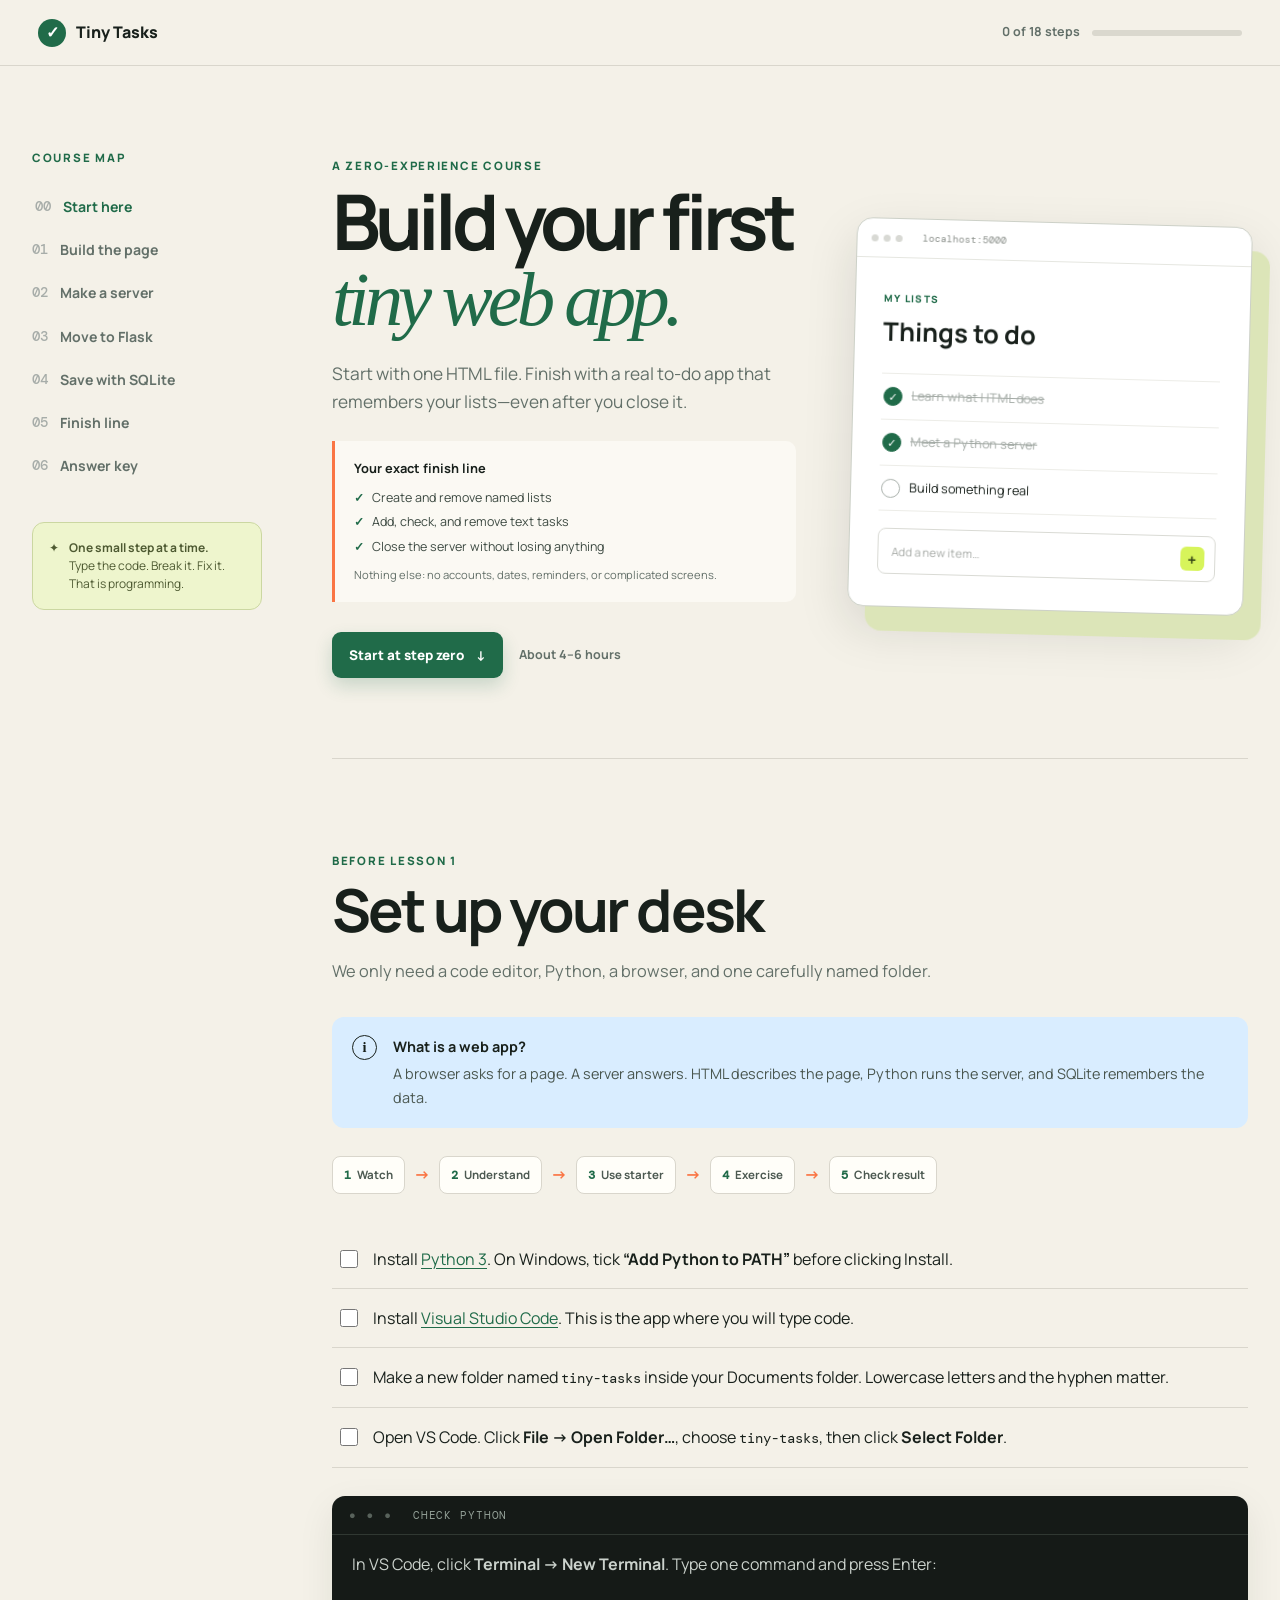
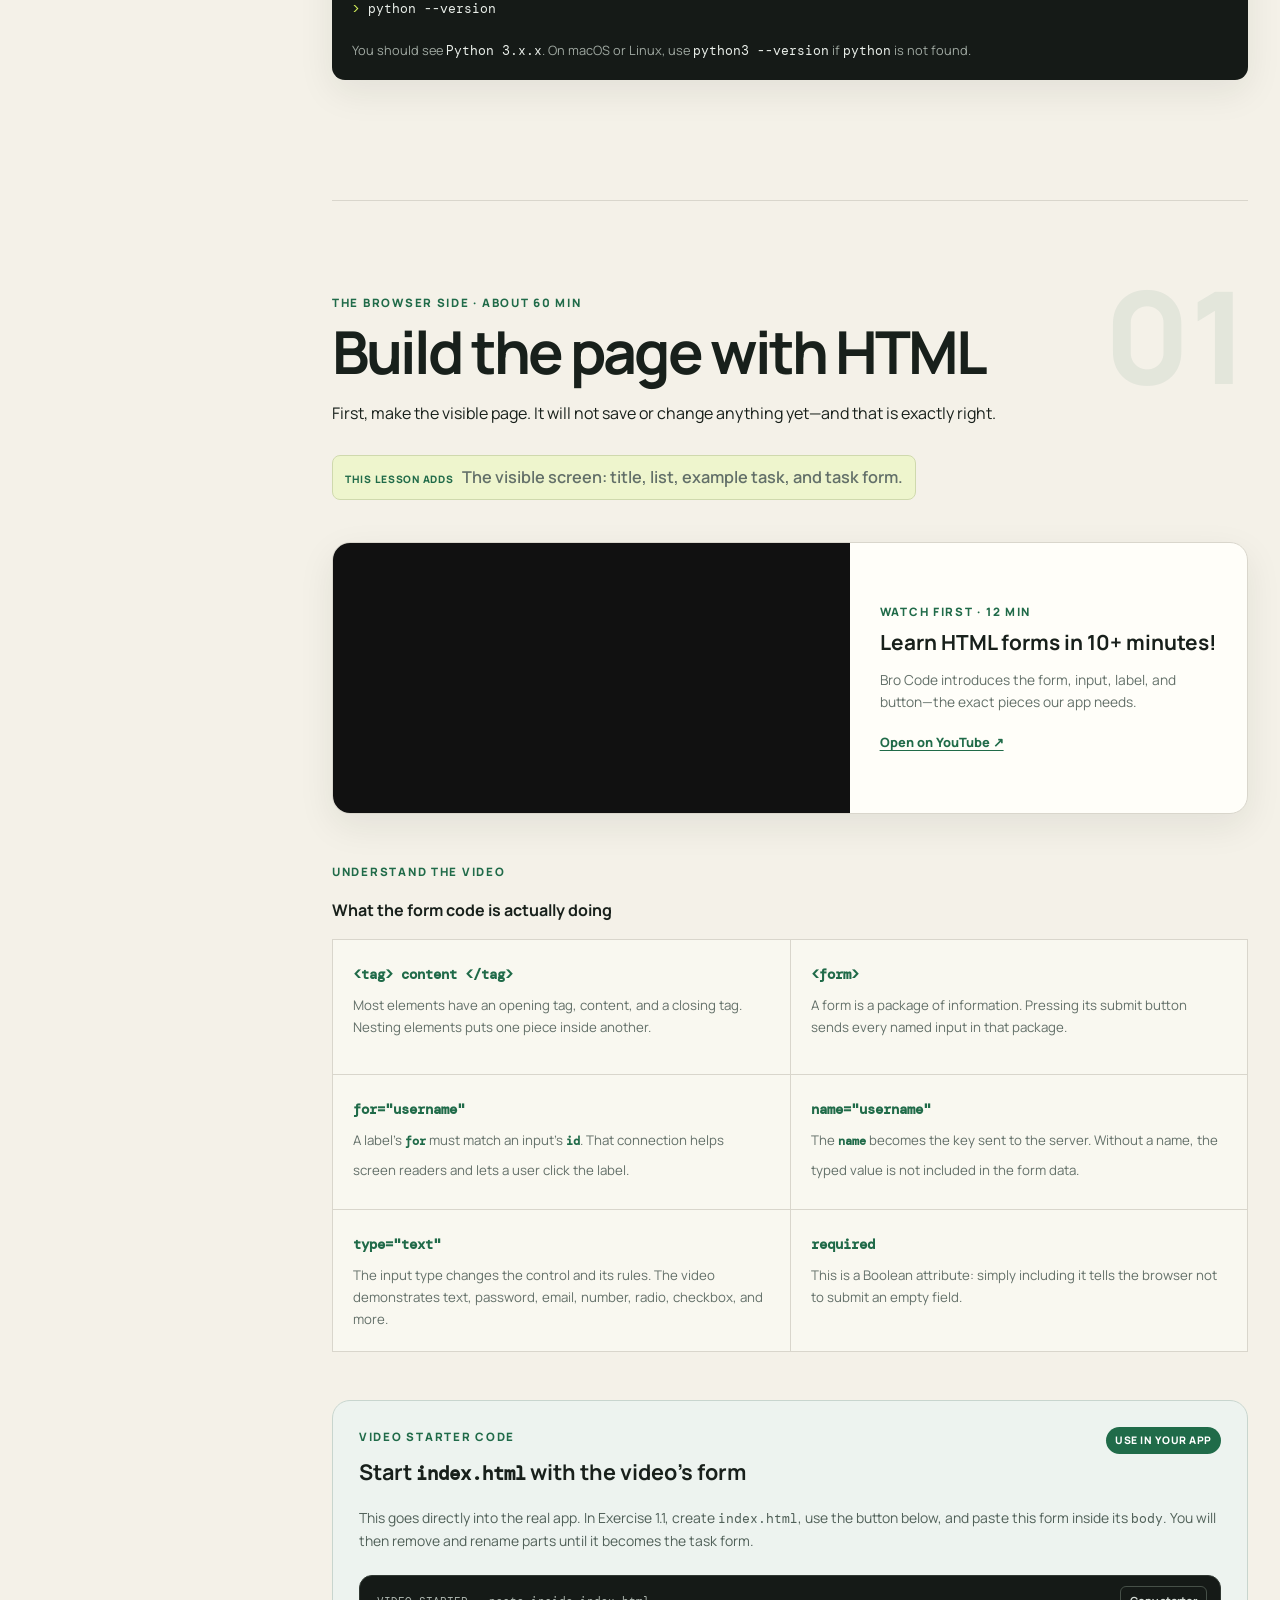
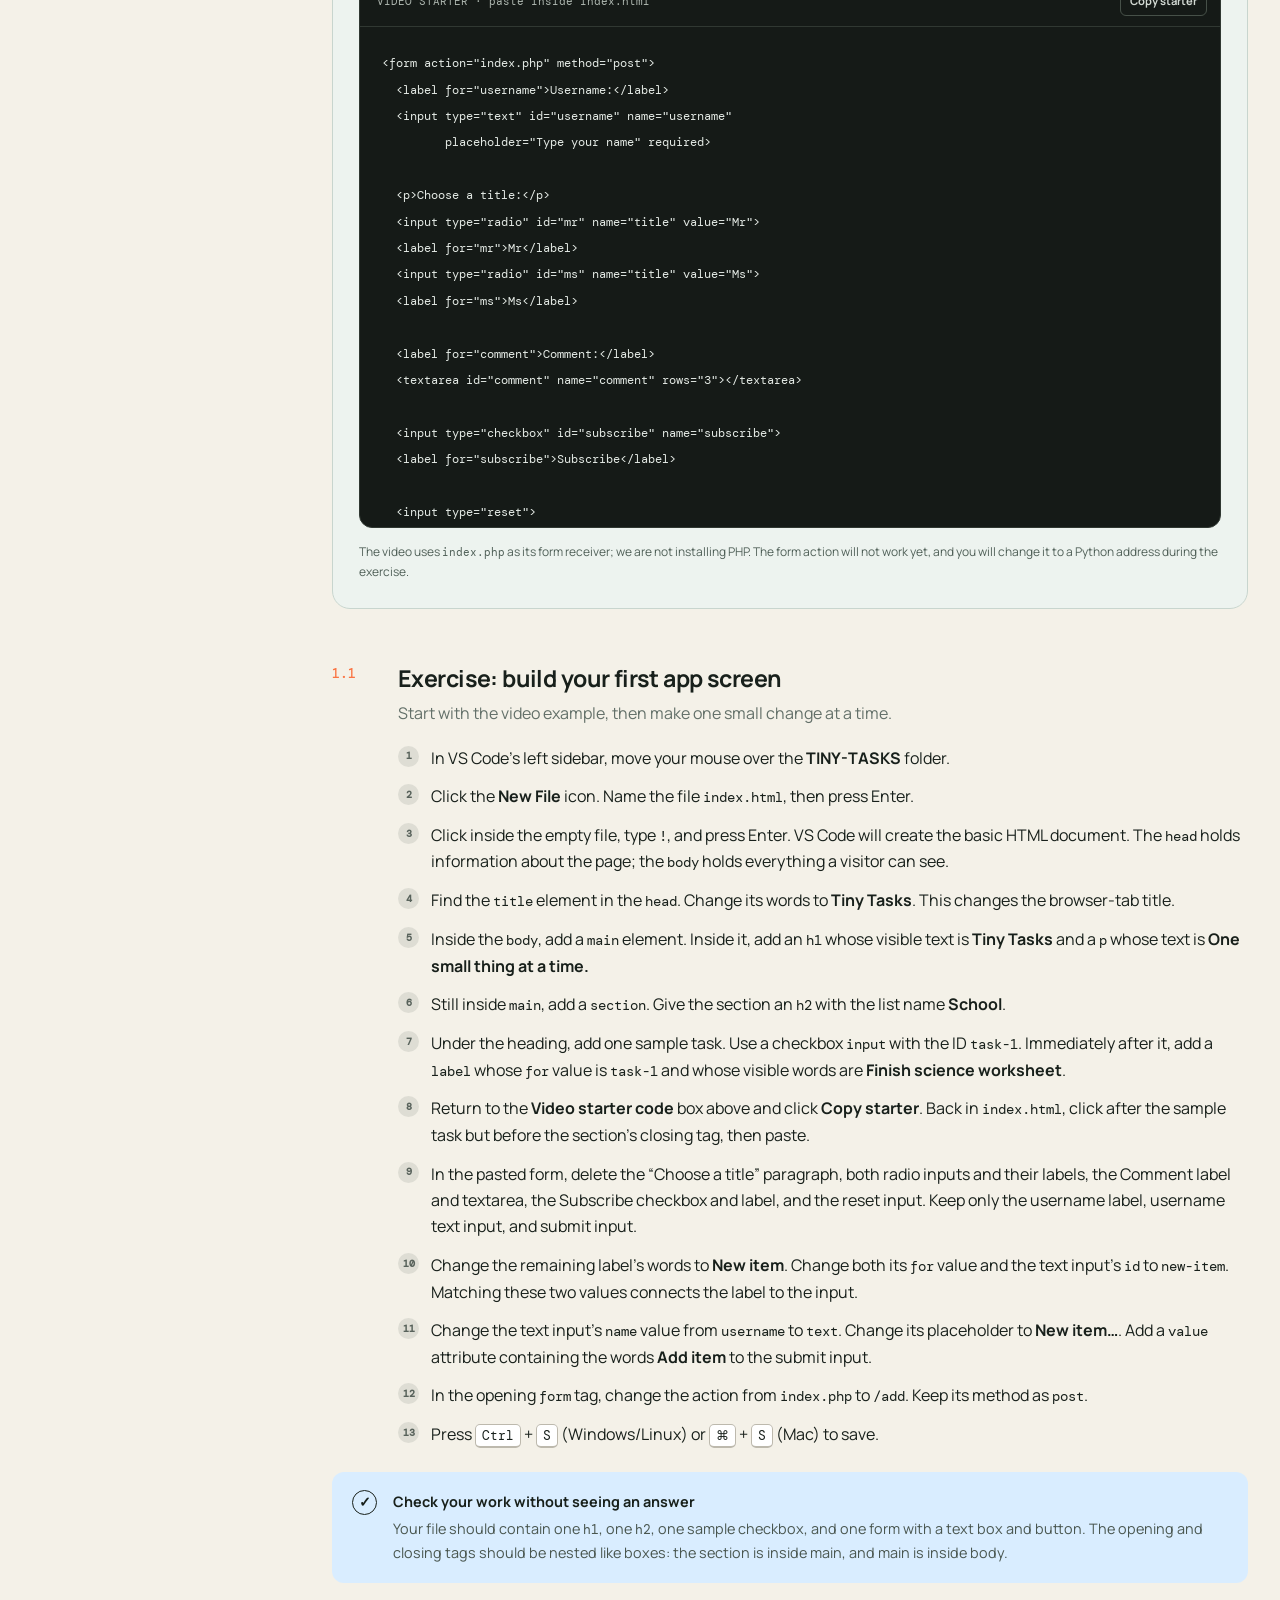
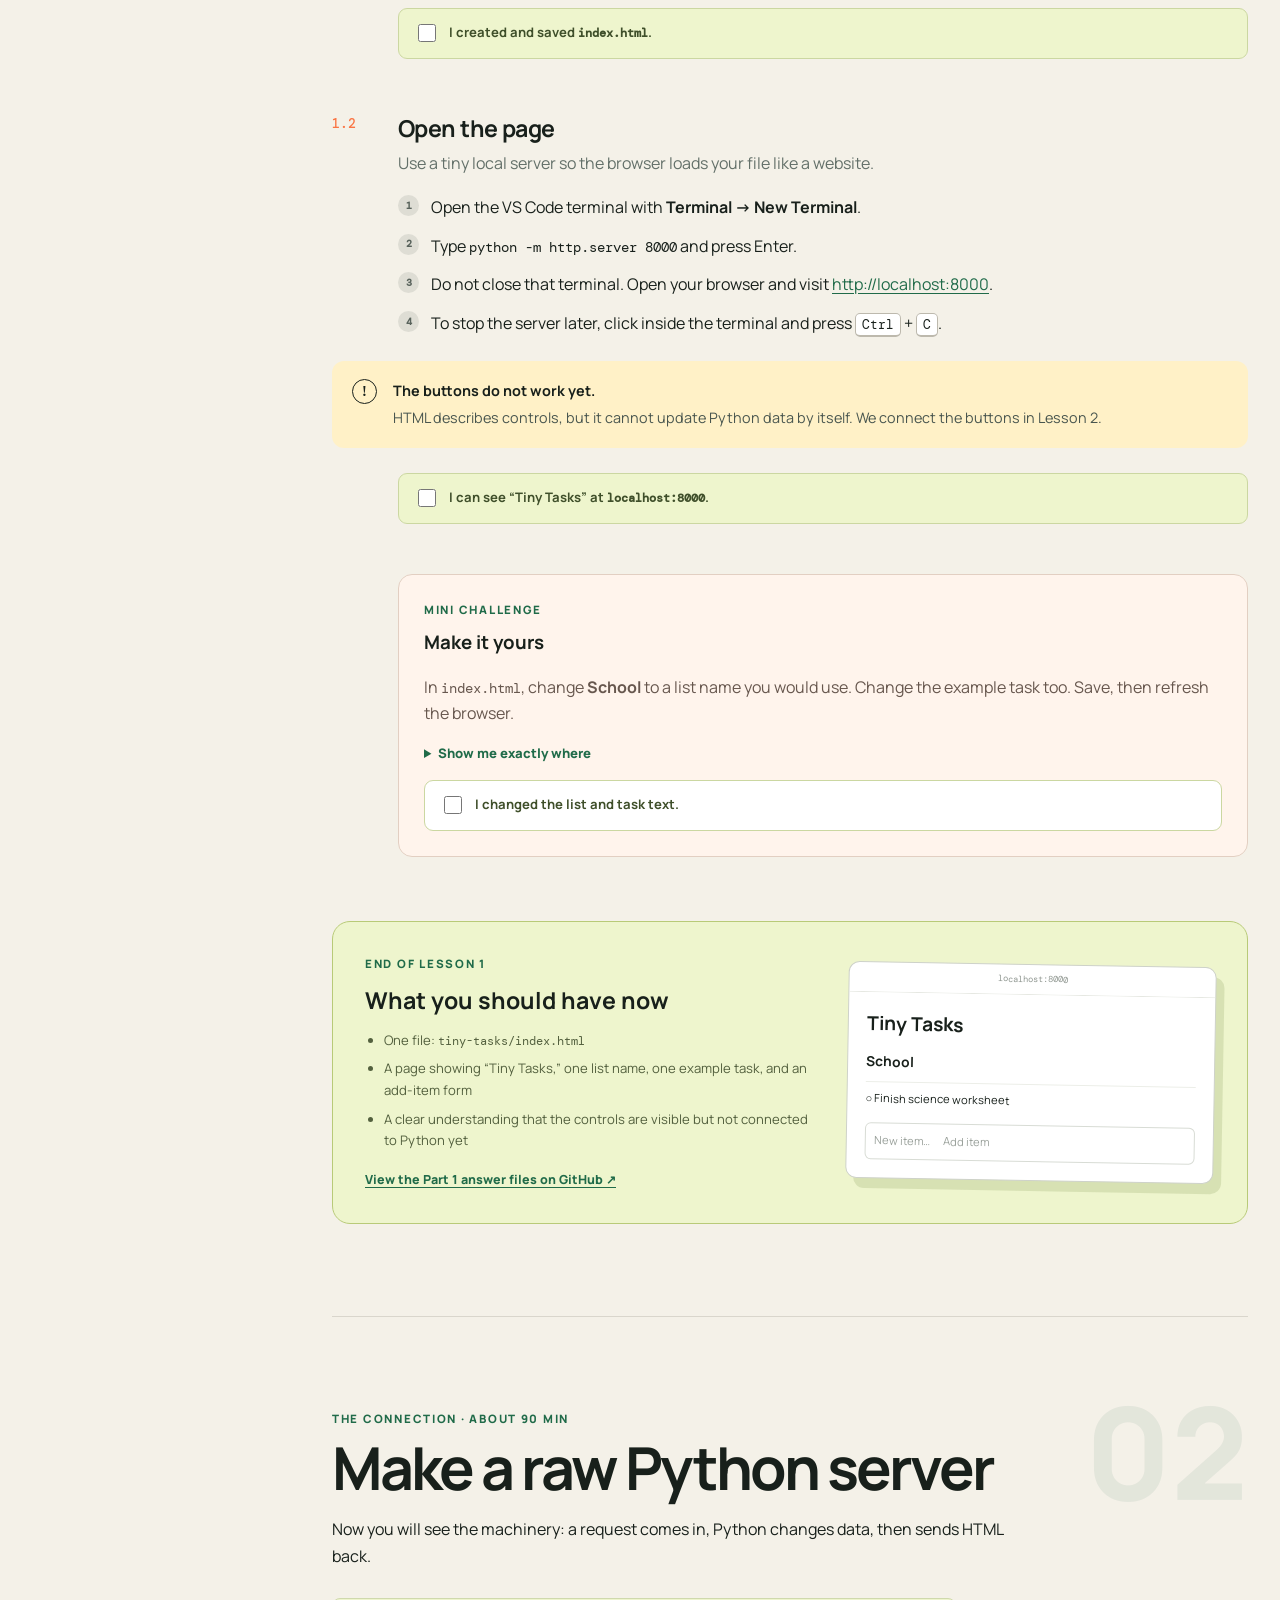
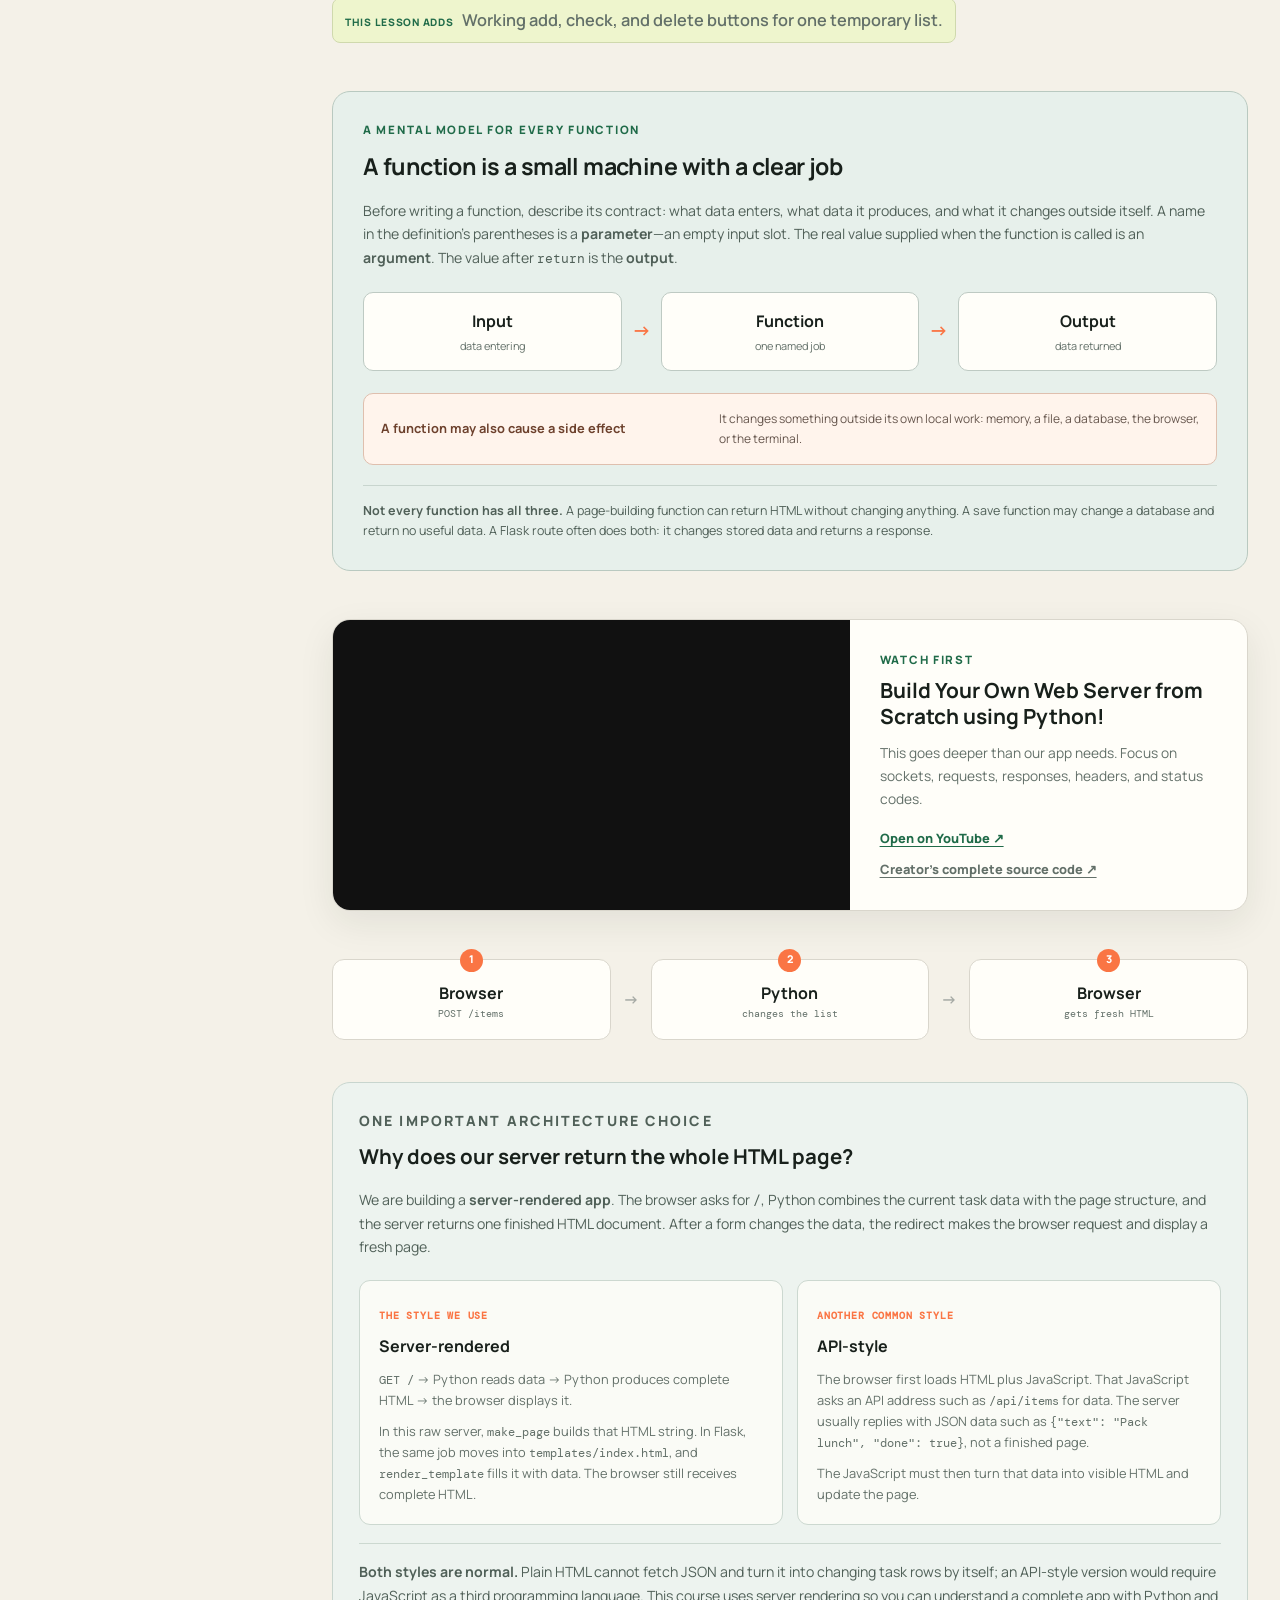
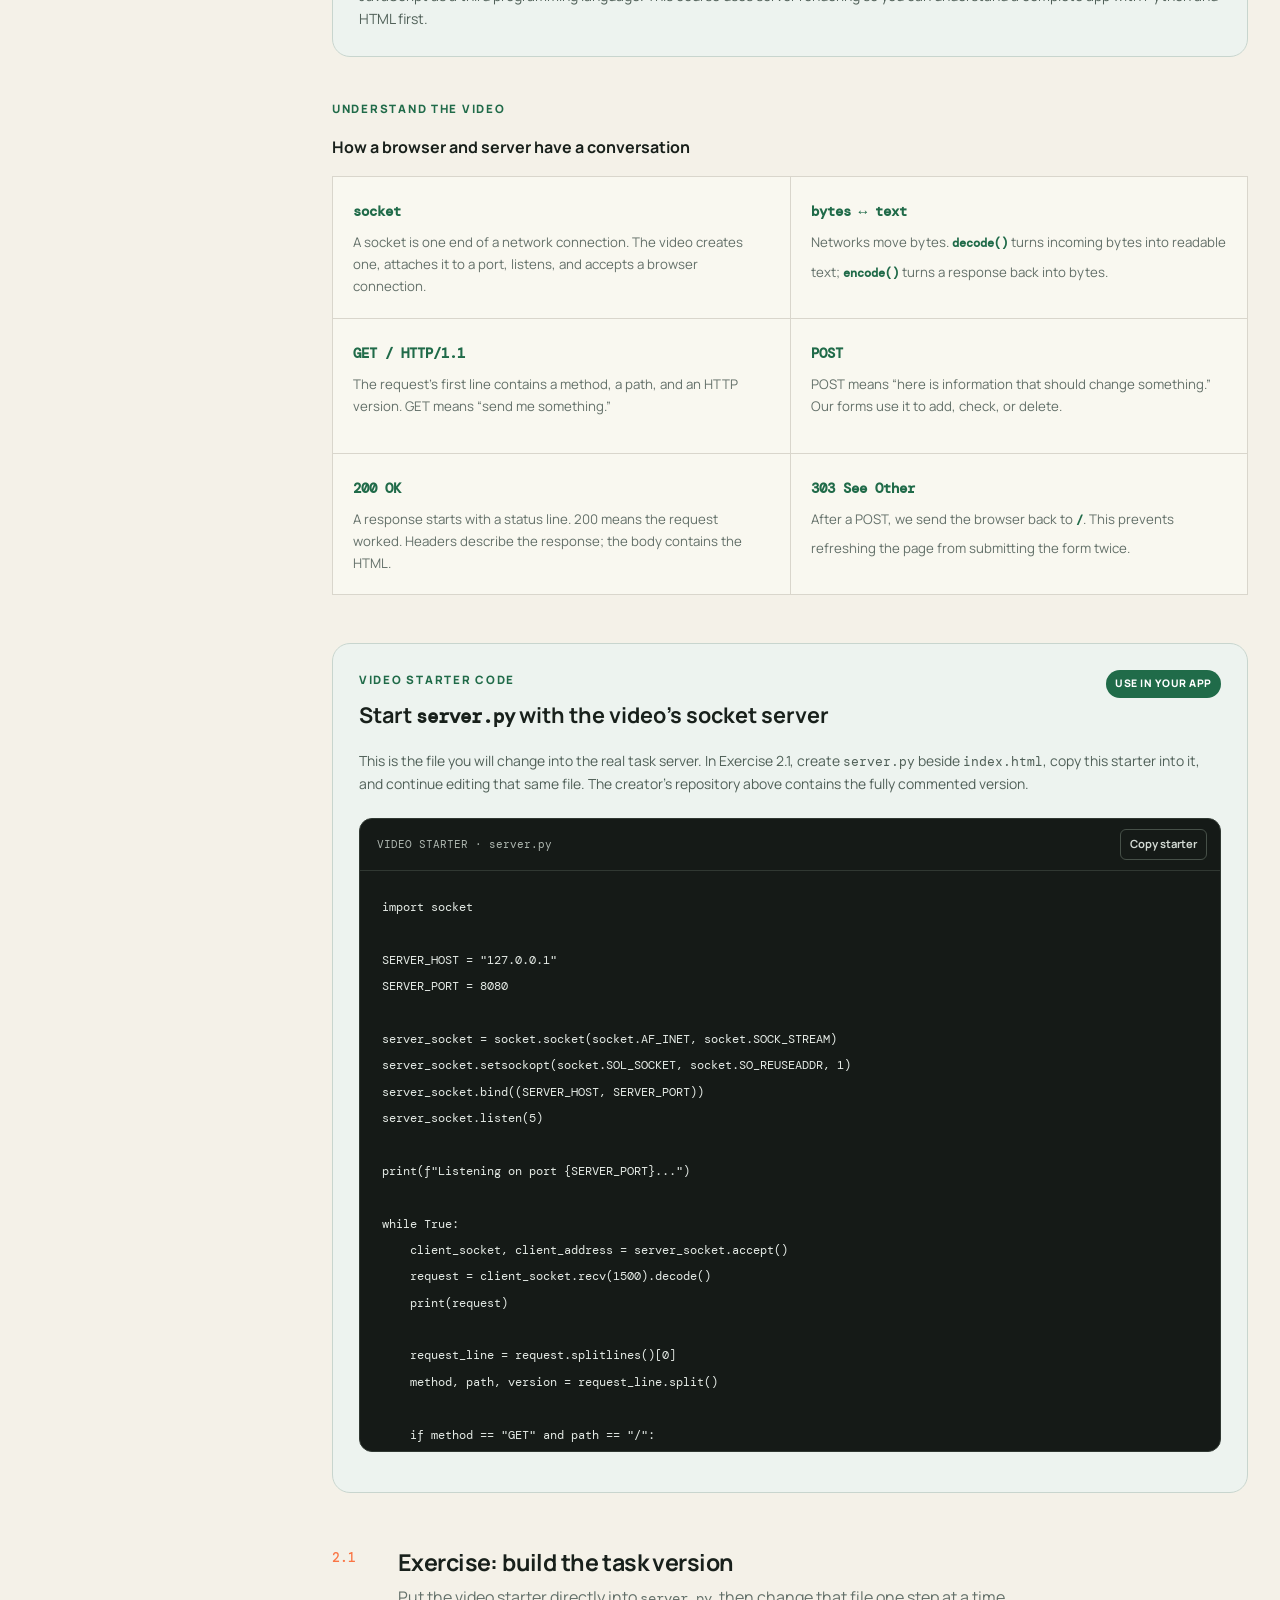
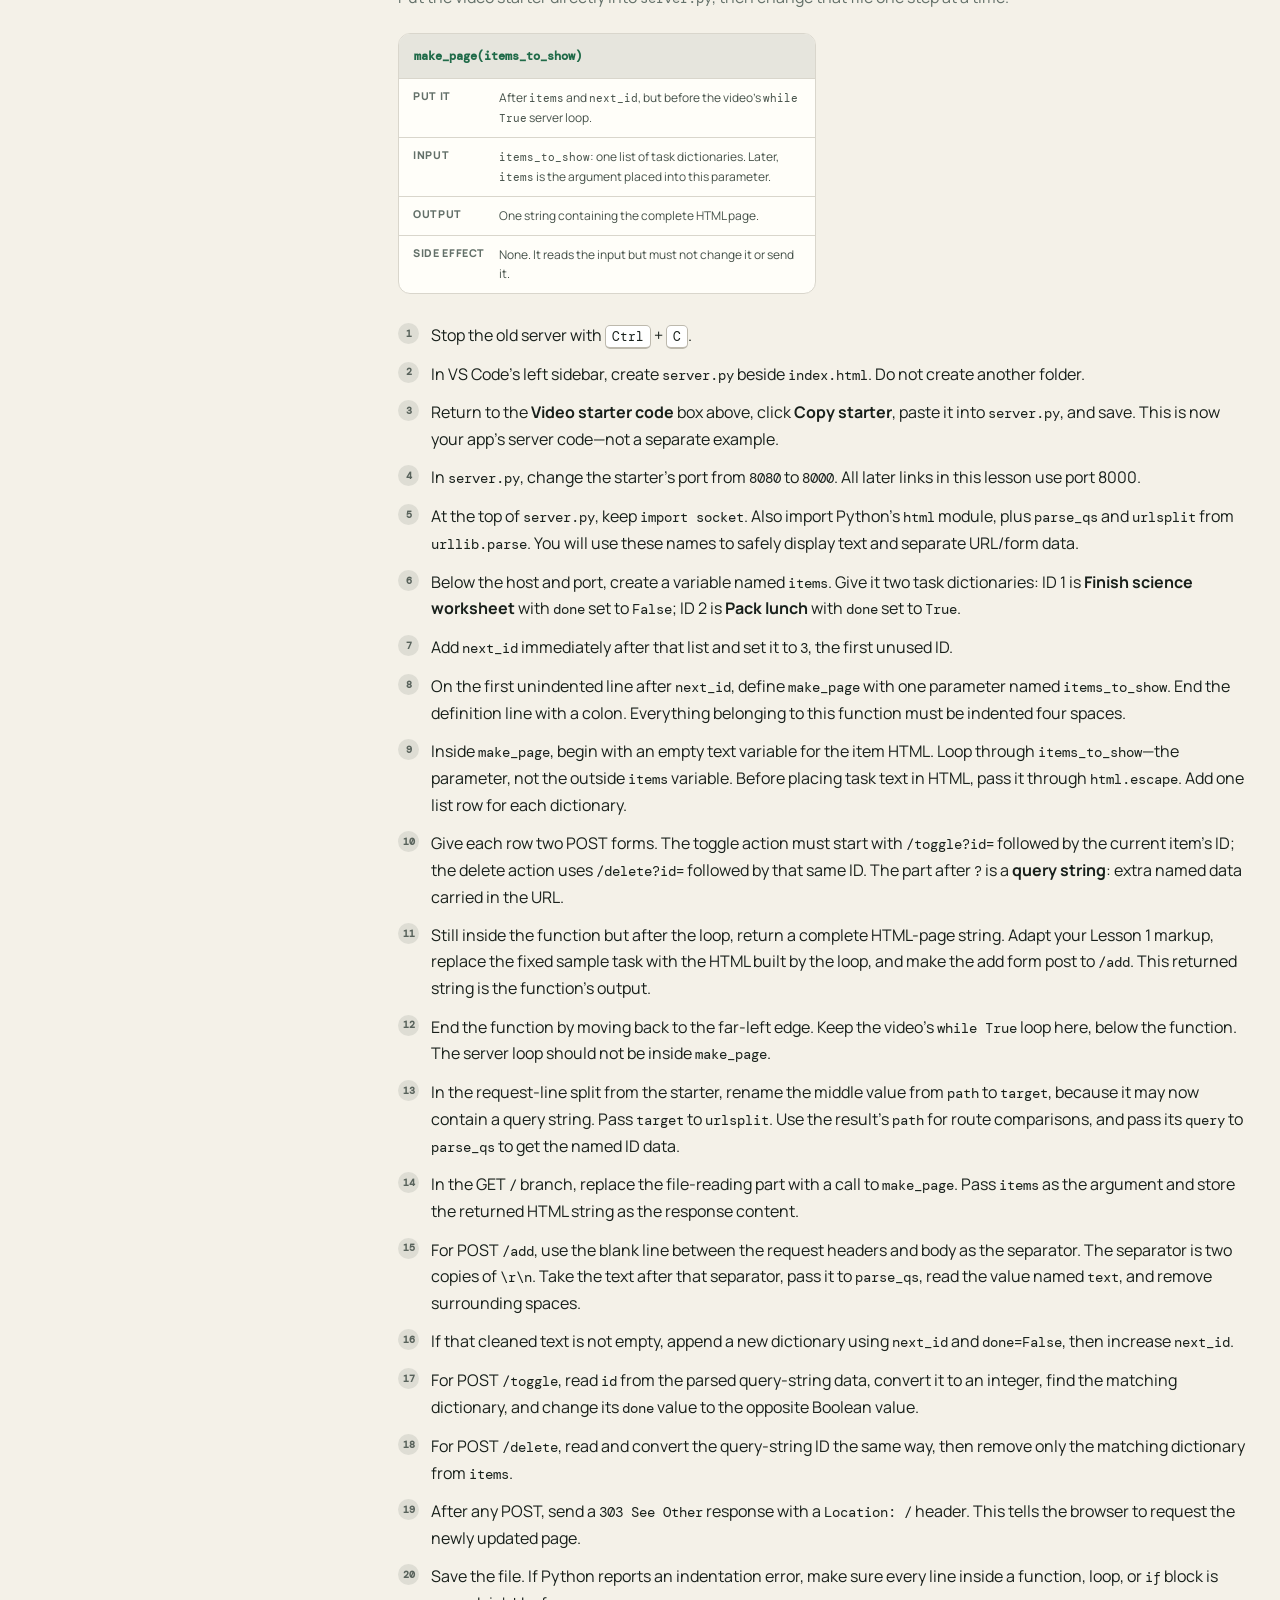
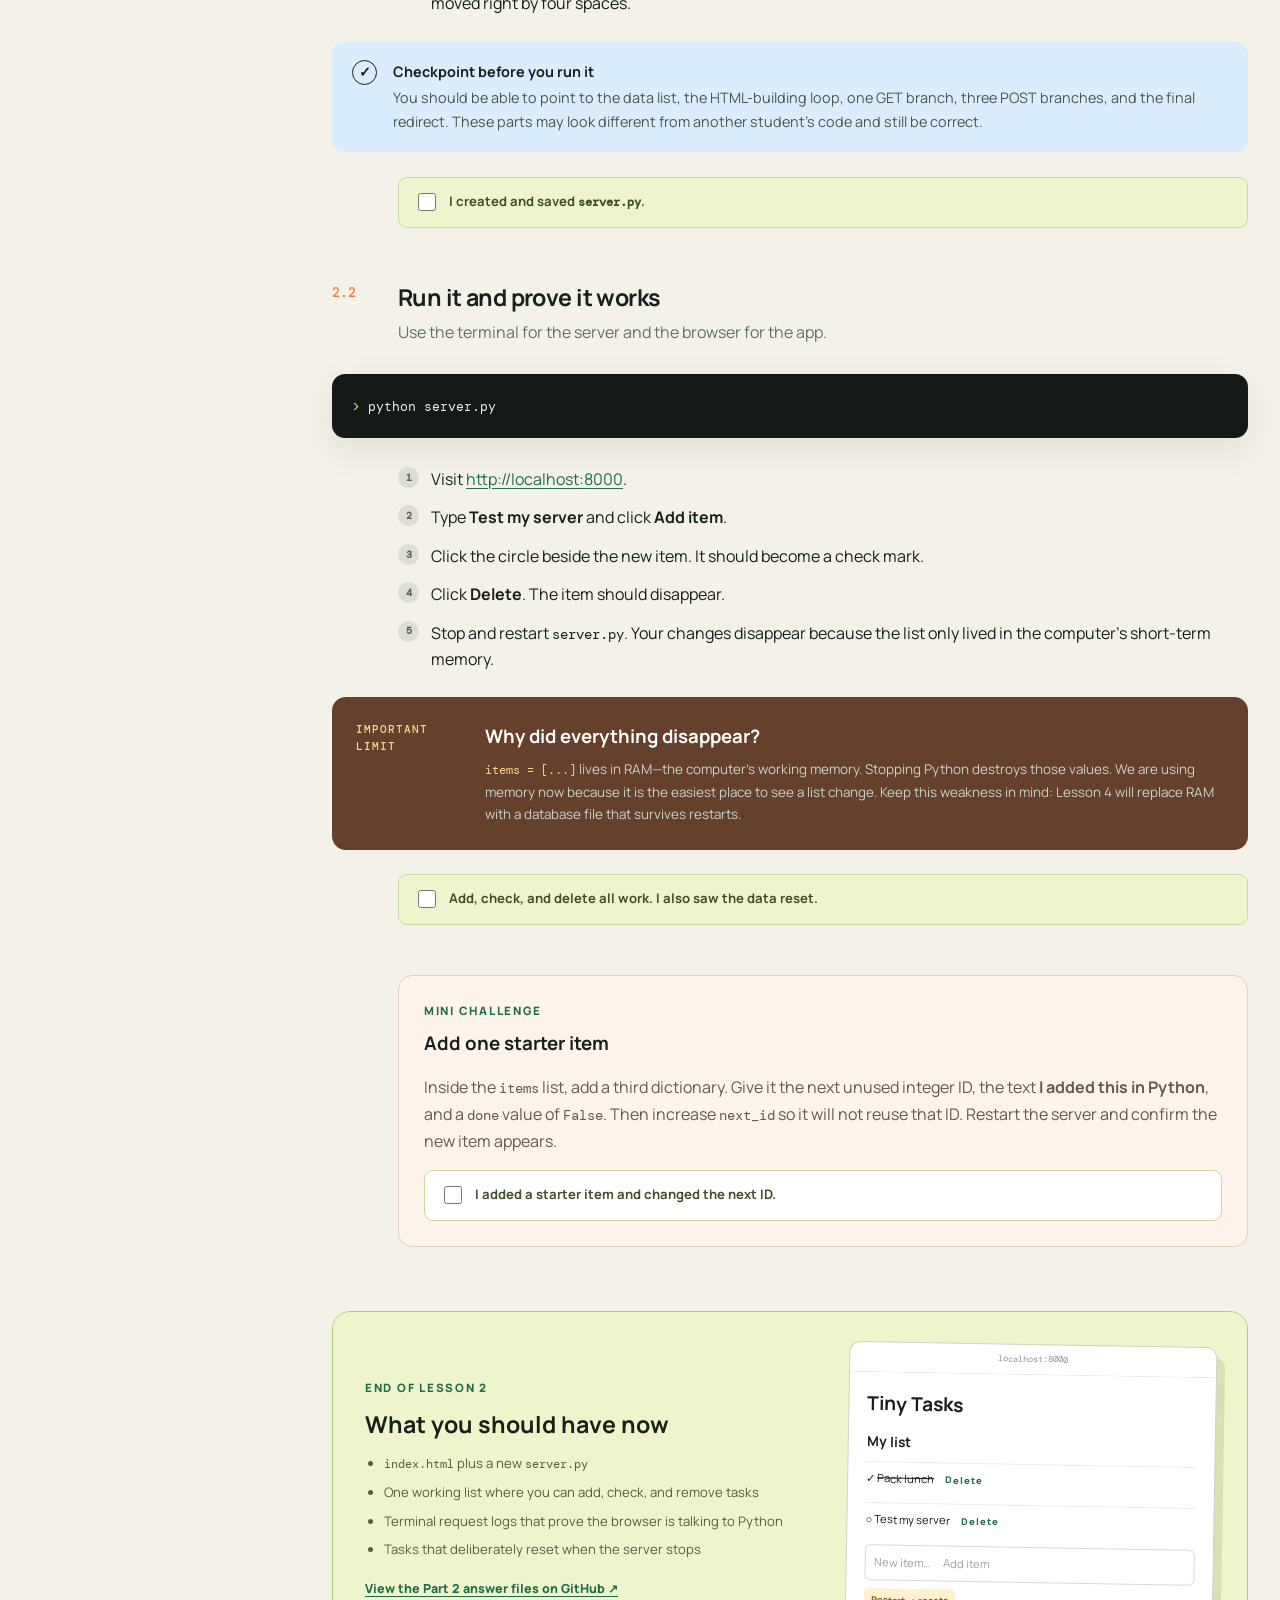
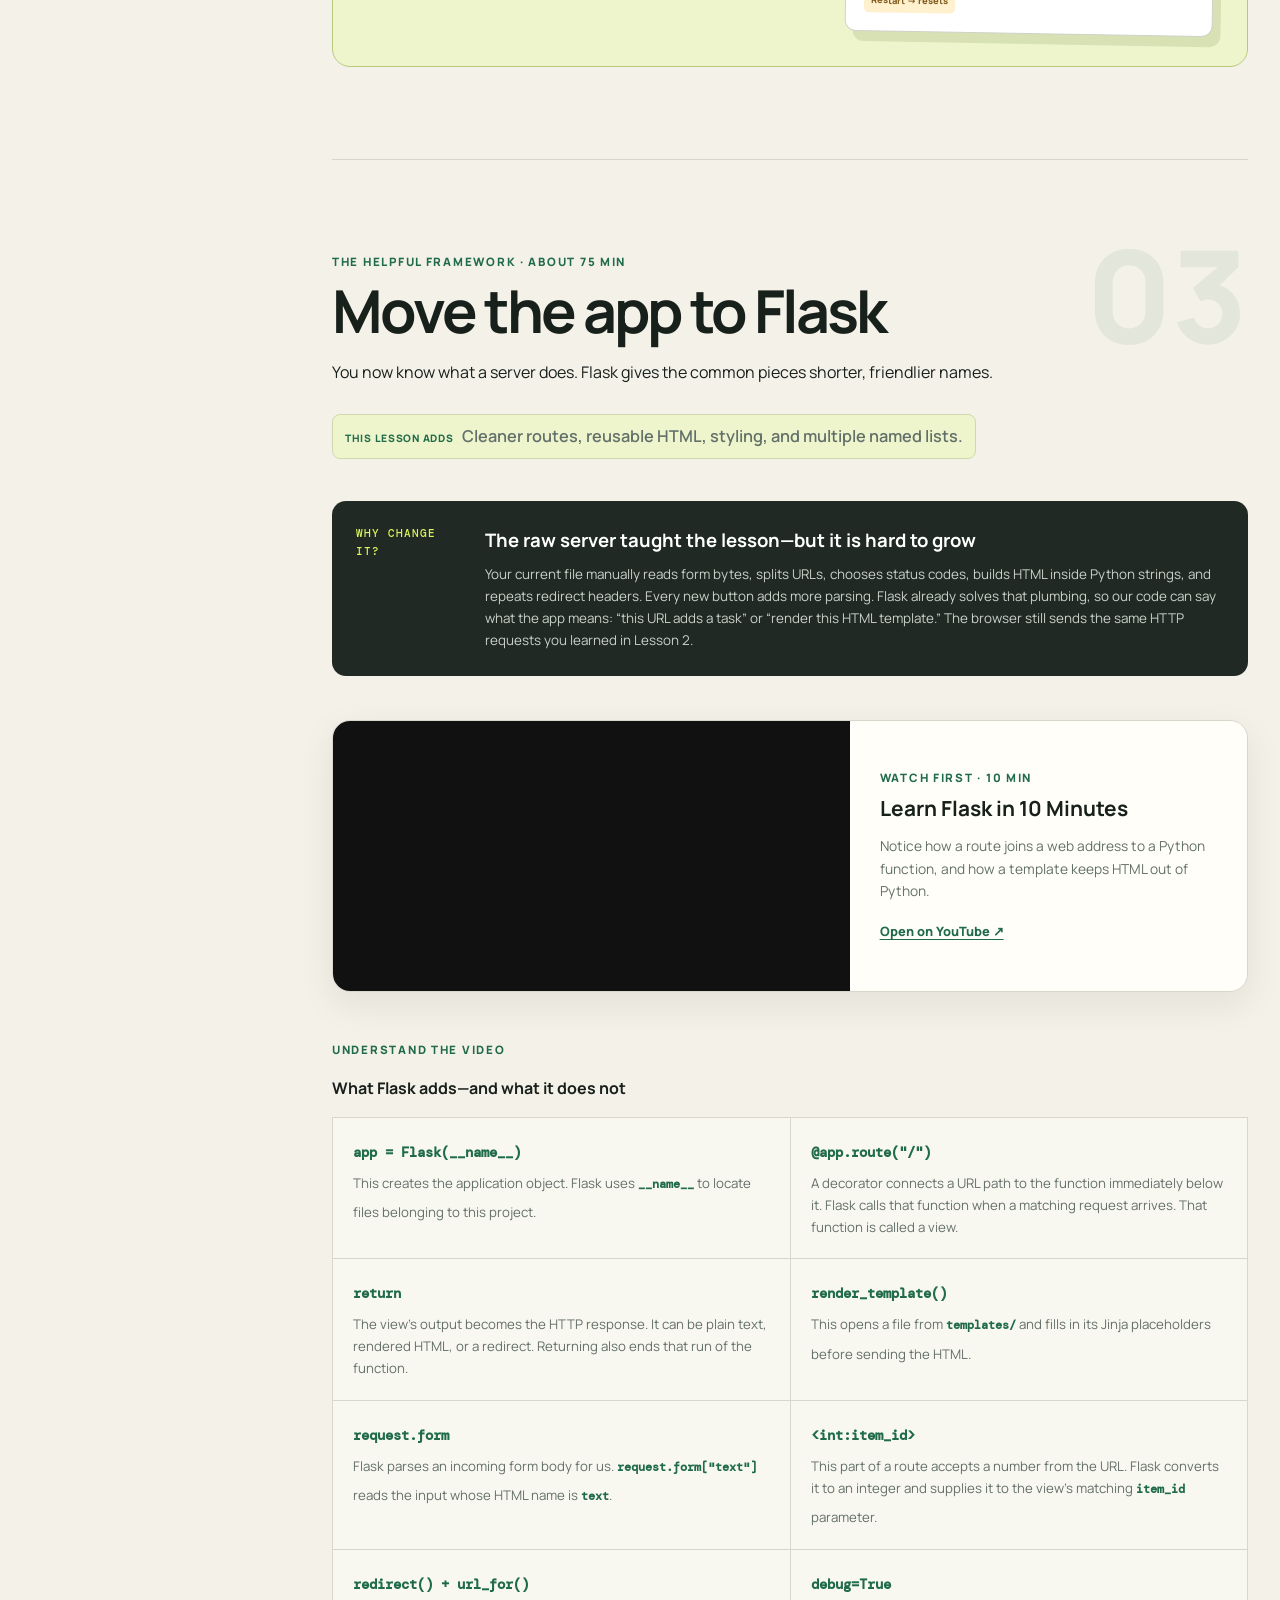
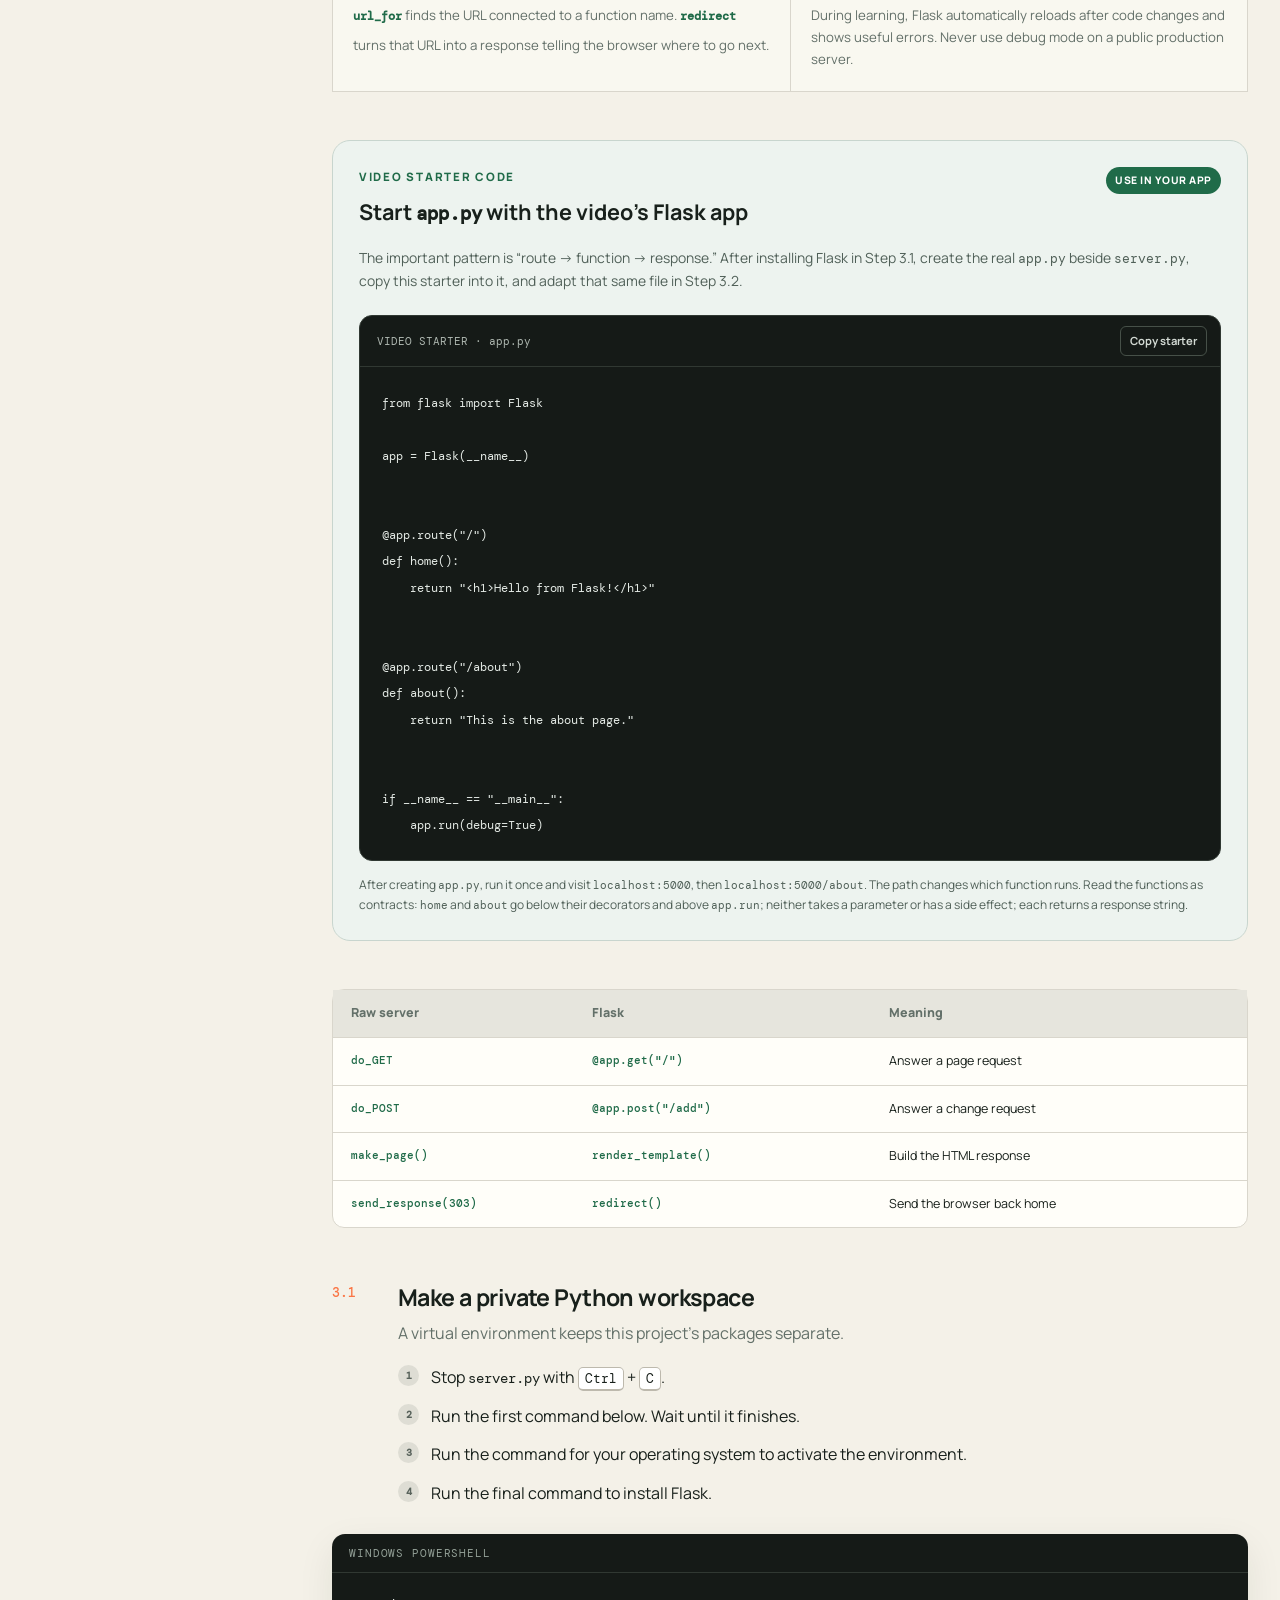
==== commit 23f35181: "Link each lesson to its GitHub answer files" ====
--- a/index.html
+++ b/index.html
@@ -263,6 +263,7 @@
                 <li>A page showing “Tiny Tasks,” one list name, one example task, and an add-item form</li>
                 <li>A clear understanding that the controls are visible but not connected to Python yet</li>
               </ul>
+              <a class="answer-source-link" href="https://github.com/naeem-moostofa/tiny-tasks-course/tree/main/answers/part-1" target="_blank" rel="noreferrer">View the Part 1 answer files on GitHub ↗</a>
             </div>
             <div class="checkpoint-screen" role="img" aria-label="Expected Lesson 1 browser result">
               <div class="mini-address">localhost:8000</div>
@@ -455,6 +456,7 @@
                 <li>Terminal request logs that prove the browser is talking to Python</li>
                 <li>Tasks that deliberately reset when the server stops</li>
               </ul>
+              <a class="answer-source-link" href="https://github.com/naeem-moostofa/tiny-tasks-course/tree/main/answers/part-2" target="_blank" rel="noreferrer">View the Part 2 answer files on GitHub ↗</a>
             </div>
             <div class="checkpoint-screen server-screen" role="img" aria-label="Expected Lesson 2 result">
               <div class="mini-address">localhost:8000</div><strong>Tiny Tasks</strong><b>My list</b>
@@ -696,6 +698,7 @@
                 <li>Working add-list, delete-list, add-item, check-item, and delete-item routes</li>
                 <li>Cleaner code—but data that still resets when Flask stops</li>
               </ul>
+              <a class="answer-source-link" href="https://github.com/naeem-moostofa/tiny-tasks-course/tree/main/answers/part-3" target="_blank" rel="noreferrer">View the Part 3 answer files on GitHub ↗</a>
             </div>
             <div class="checkpoint-screen flask-screen" role="img" aria-label="Expected Lesson 3 result">
               <div class="mini-address">localhost:5000</div><small>MY LISTS</small><strong>Tiny Tasks</strong>
@@ -827,6 +830,7 @@
                 <li>Lists and tasks that remain after stopping Python, closing the browser, and starting again</li>
                 <li>The complete path: HTML → HTTP → Flask → SQLite</li>
               </ul>
+              <a class="answer-source-link" href="https://github.com/naeem-moostofa/tiny-tasks-course/tree/main/answers/part-4" target="_blank" rel="noreferrer">View the Part 4 answer files on GitHub ↗</a>
             </div>
             <div class="checkpoint-screen flask-screen" role="img" aria-label="Expected finished app result">
               <div class="mini-address">localhost:5000</div><small>MY LISTS</small><strong>Tiny Tasks</strong>
--- a/styles.css
+++ b/styles.css
@@ -175,6 +175,7 @@
 .stage-checkpoint { display: grid; grid-template-columns: 1.1fr 0.9fr; gap: 32px; align-items: center; margin-top: 64px; padding: 32px; border: 1px solid #b8ca78; border-radius: var(--radius); background: #eef5cd; }
 .checkpoint-copy h3 { margin: 3px 0 10px; font-size: 1.45rem; }
 .checkpoint-copy ul { display: grid; gap: 7px; margin: 0; padding-left: 19px; color: #53603e; font-size: 0.82rem; }
+.answer-source-link { display: inline-block; margin-top: 18px; font-size: 0.78rem; font-weight: 800; }
 .checkpoint-screen { display: grid; gap: 8px; transform: rotate(1deg); padding: 18px; border: 1px solid #ced2c9; border-radius: 11px; background: white; box-shadow: 8px 10px 0 rgba(96, 116, 44, 0.16); font-size: 0.7rem; }
 .checkpoint-screen .mini-address { margin: -18px -18px 8px; padding: 7px 11px; border-bottom: 1px solid #e6e8e2; border-radius: 11px 11px 0 0; color: #919892; font-family: "DM Mono", monospace; font-size: 0.55rem; text-align: center; }
 .checkpoint-screen > strong { font-size: 1.2rem; }
